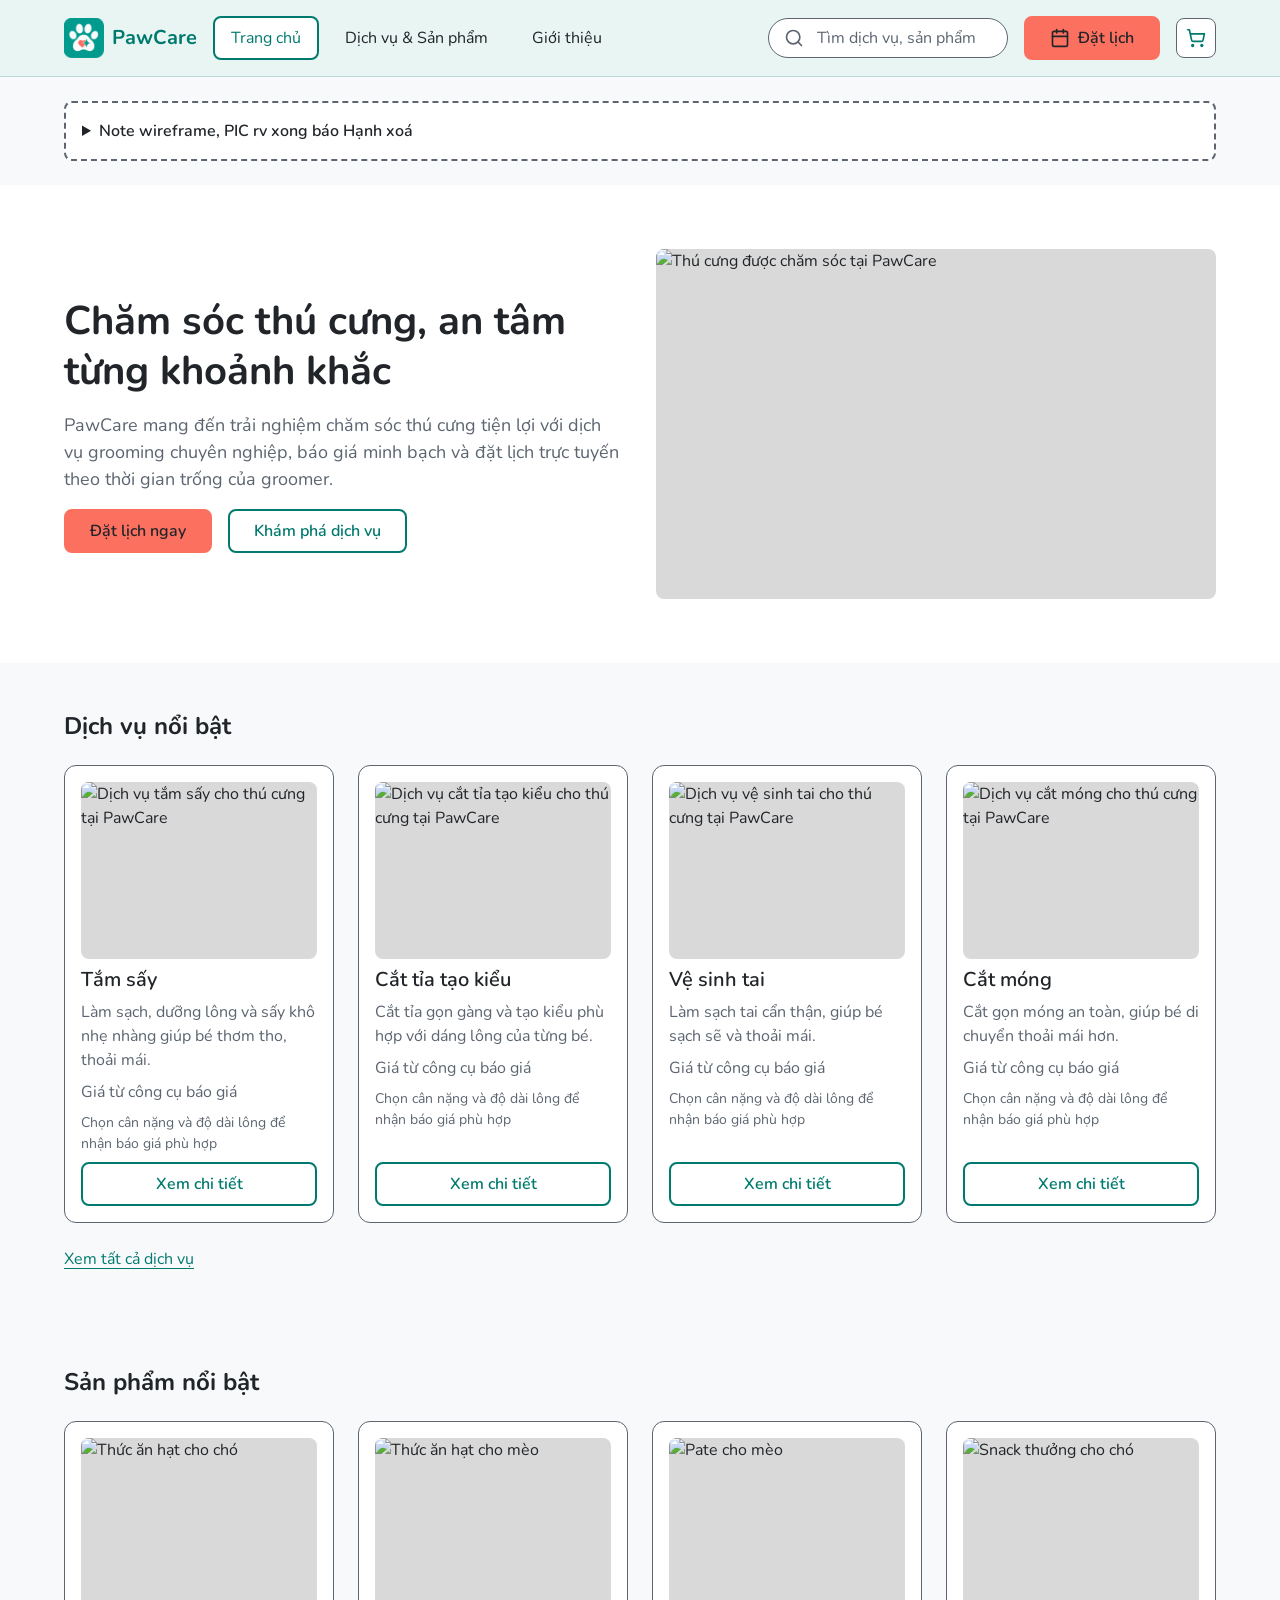
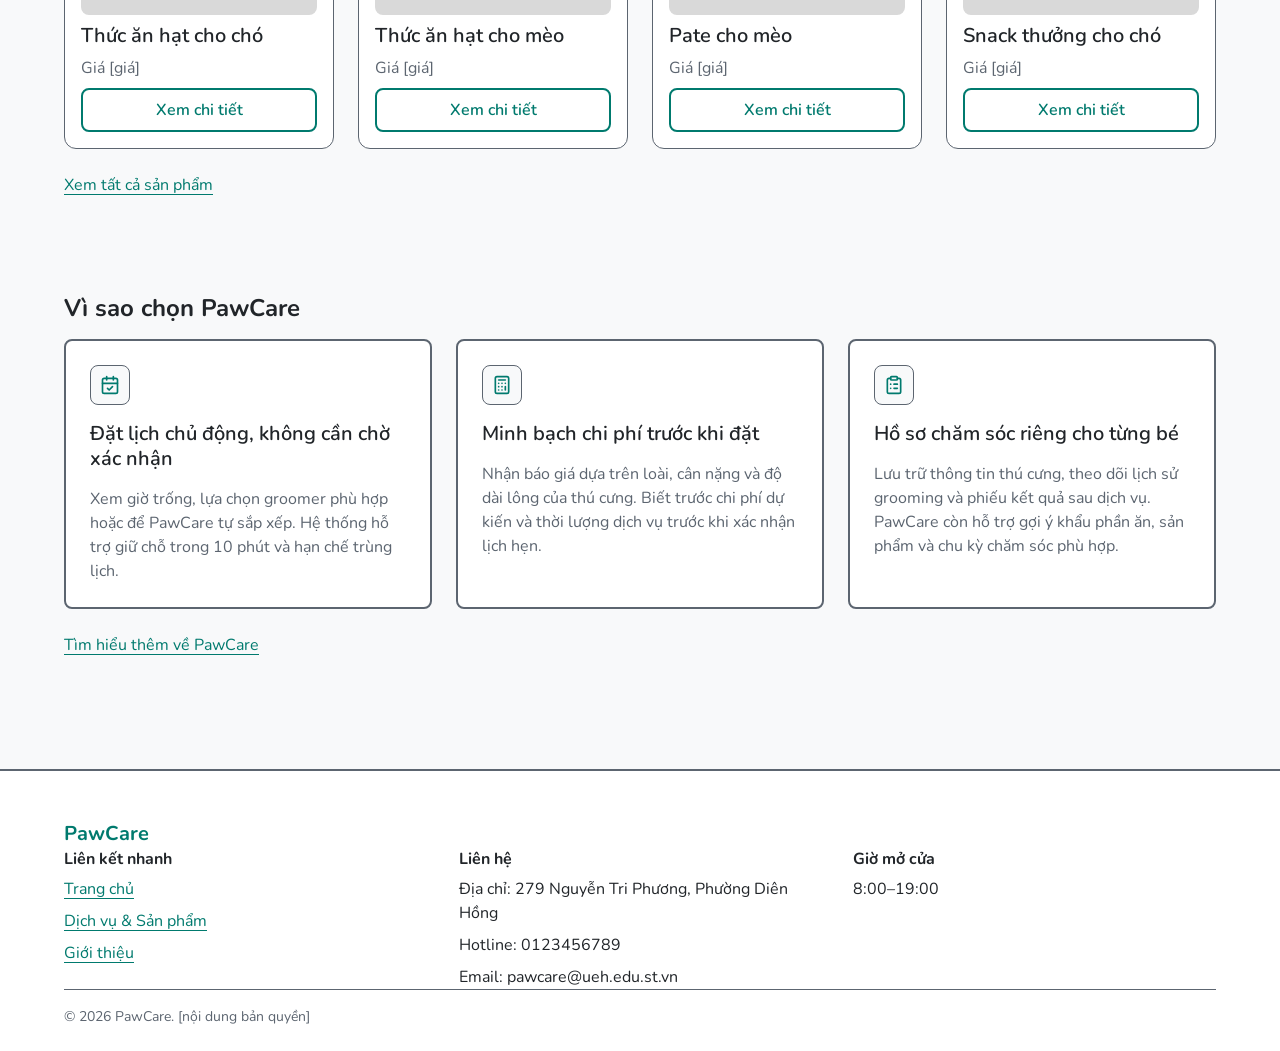
==== index.html @ 24dba5ab "Update homepage and styling" ====
<!DOCTYPE html>
<html lang="vi">
<head>
  <!-- Bảng mã tiếng Việt và hiển thị đúng trên điện thoại -->
  <meta charset="UTF-8">
  <meta name="viewport" content="width=device-width, initial-scale=1">
  <title>Trang chủ – PawCare (wireframe)</title>
  <!-- Một file CSS dùng chung cho cả 4 trang -->
  <link rel="stylesheet" href="css/style.css">
</head>
<body>

  <!-- ===== HEADER (giống hệt ở 4 trang, chỉ khác aria-current) ===== -->
  <header class="site-header">
    <div class="container header-inner">
      <!-- Logo vuông thật + chữ PawCare (alt rỗng vì đã có chữ PawCare bên cạnh) -->
      <a class="logo" href="index.html">
        <img class="logo-img" src="images/logo/logo-icon.png" alt="" width="40" height="40">
        PawCare
      </a>

      <!-- Menu chính: 3 liên kết -->
      <nav class="main-nav" aria-label="Menu chính">
        <ul class="nav-list">
          <li><a href="index.html" aria-current="page">Trang chủ</a></li>
          <li><a href="products.html">Dịch vụ &amp; Sản phẩm</a></li>
          <li><a href="about.html">Giới thiệu</a></li>
        </ul>
      </nav>

      <!-- Ô tìm kiếm: chỉ là giao diện, không có form gửi dữ liệu -->
      <div class="search" role="search">
        <label for="search-input">Tìm kiếm</label>
        <!-- Icon kính lúp (Lucide "search"), kế thừa màu từ CSS qua currentColor -->
        <svg xmlns="http://www.w3.org/2000/svg" width="20" height="20" viewBox="0 0 24 24" fill="none" stroke="currentColor" stroke-width="2" stroke-linecap="round" stroke-linejoin="round" aria-hidden="true" focusable="false">
          <circle cx="11" cy="11" r="8"></circle>
          <path d="m21 21-4.3-4.3"></path>
        </svg>
        <input id="search-input" type="search" placeholder="Tìm dịch vụ, sản phẩm">
      </div>

      <!-- Nút Đặt lịch dẫn tới trang danh sách -->
      <a class="btn btn-primary header-btn" href="products.html">
        <!-- Icon lịch (Lucide "calendar") -->
        <svg xmlns="http://www.w3.org/2000/svg" width="20" height="20" viewBox="0 0 24 24" fill="none" stroke="currentColor" stroke-width="2" stroke-linecap="round" stroke-linejoin="round" aria-hidden="true" focusable="false">
          <path d="M8 2v4"></path>
          <path d="M16 2v4"></path>
          <rect width="18" height="18" x="3" y="4" rx="2"></rect>
          <path d="M3 10h18"></path>
        </svg>
        Đặt lịch
      </a>

      <!-- Biểu tượng giỏ hàng (Lucide "shopping-cart"), chưa xử lý nghiệp vụ -->
      <div class="cart-box" role="img" aria-label="Giỏ hàng">
        <svg xmlns="http://www.w3.org/2000/svg" width="20" height="20" viewBox="0 0 24 24" fill="none" stroke="currentColor" stroke-width="2" stroke-linecap="round" stroke-linejoin="round" aria-hidden="true" focusable="false">
          <circle cx="8" cy="21" r="1"></circle>
          <circle cx="19" cy="21" r="1"></circle>
          <path d="M2.05 2.05h2l2.66 12.42a2 2 0 0 0 2 1.58h9.78a2 2 0 0 0 1.95-1.57l1.65-7.43H5.12"></path>
        </svg>
      </div>
    </div>
  </header>

  <main>
    <!-- ===== GHI CHÚ WIREFRAME (đóng sẵn, bấm để mở) ===== -->
    <div class="container">
      <details class="wireframe-note">
        <summary>Note wireframe, PIC rv xong báo Hạnh xoá</summary>
        <p><strong>Mục đích:</strong> giới thiệu nhanh PawCare và dẫn khách tới đặt lịch.</p>
        <ul>
          <li><strong>Thành phần:</strong> banner, Dịch vụ nổi bật (4 thẻ), Sản phẩm nổi bật (4 thẻ), Vì sao chọn PawCare (3 ô).</li>
          <li><strong>Máy tính (1366px):</strong> banner 2 cột (chữ trái, ảnh phải); thẻ 4 cột.</li>
          <li><strong>Máy tính bảng (768px):</strong> banner vẫn 2 cột; thẻ 2 cột; menu xuống hàng thứ hai.</li>
          <li><strong>Điện thoại (390px):</strong> banner xếp dọc (chữ trên, ảnh dưới); thẻ 1 cột; header 3 hàng.</li>
        </ul>
      </details>
    </div>

    <!-- ===== BANNER ===== -->
    <section class="hero" aria-labelledby="hero-title">
      <div class="container hero-inner">
        <div>
          <h1 class="hero-title" id="hero-title">Chăm sóc thú cưng, an tâm từng khoảnh khắc</h1>
          <p class="hero-text">PawCare mang đến trải nghiệm chăm sóc thú cưng tiện lợi với dịch vụ grooming chuyên nghiệp, báo giá minh bạch và đặt lịch trực tuyến theo thời gian trống của groomer.</p>
          <div class="hero-actions">
            <a class="btn btn-primary" href="products.html">Đặt lịch ngay</a>
            <a class="btn btn-outline" href="#services">Khám phá dịch vụ</a>
          </div>
        </div>
        <img class="hero-img" src="images/pages/banner-trangchu.jpg" alt="Thú cưng được chăm sóc tại PawCare" width="1280" height="800">
      </div>
    </section>

    <!-- ===== DỊCH VỤ NỔI BẬT ===== -->
    <section class="section" id="services" aria-labelledby="services-title">
      <div class="container">
        <div class="section-head">
          <h2 id="services-title">Dịch vụ nổi bật</h2>
        </div>

        <div class="grid grid-4">
          <article class="card">
            <img class="card-img" src="images/services/tam-say.jpg" alt="Dịch vụ tắm sấy cho thú cưng tại PawCare" width="800" height="600" loading="lazy">
            <h3 class="card-title">Tắm sấy</h3>
            <p class="card-text">Làm sạch, dưỡng lông và sấy khô nhẹ nhàng giúp bé thơm tho, thoải mái.</p>
            <p class="card-price">Giá từ công cụ báo giá</p>
            <p class="card-note">Chọn cân nặng và độ dài lông để nhận báo giá phù hợp</p>
            <a class="btn btn-outline card-action" href="product-detail.html" aria-label="Xem chi tiết Tắm sấy">Xem chi tiết</a>
          </article>

          <article class="card">
            <img class="card-img" src="images/services/cat-tia.jpg" alt="Dịch vụ cắt tỉa tạo kiểu cho thú cưng tại PawCare" width="800" height="600" loading="lazy">
            <h3 class="card-title">Cắt tỉa tạo kiểu</h3>
            <p class="card-text">Cắt tỉa gọn gàng và tạo kiểu phù hợp với dáng lông của từng bé.</p>
            <p class="card-price">Giá từ công cụ báo giá</p>
            <p class="card-note">Chọn cân nặng và độ dài lông để nhận báo giá phù hợp</p>
            <a class="btn btn-outline card-action" href="product-detail.html" aria-label="Xem chi tiết Cắt tỉa tạo kiểu">Xem chi tiết</a>
          </article>

          <article class="card">
            <img class="card-img" src="images/services/ve-sinh-tai.jpg" alt="Dịch vụ vệ sinh tai cho thú cưng tại PawCare" width="800" height="600" loading="lazy">
            <h3 class="card-title">Vệ sinh tai</h3>
            <p class="card-text">Làm sạch tai cẩn thận, giúp bé sạch sẽ và thoải mái.</p>
            <p class="card-price">Giá từ công cụ báo giá</p>
            <p class="card-note">Chọn cân nặng và độ dài lông để nhận báo giá phù hợp</p>
            <a class="btn btn-outline card-action" href="product-detail.html" aria-label="Xem chi tiết Vệ sinh tai">Xem chi tiết</a>
          </article>

          <article class="card">
            <img class="card-img" src="images/services/cat-mong.jpg" alt="Dịch vụ cắt móng cho thú cưng tại PawCare" width="800" height="600" loading="lazy">
            <h3 class="card-title">Cắt móng</h3>
            <p class="card-text">Cắt gọn móng an toàn, giúp bé di chuyển thoải mái hơn.</p>
            <p class="card-price">Giá từ công cụ báo giá</p>
            <p class="card-note">Chọn cân nặng và độ dài lông để nhận báo giá phù hợp</p>
            <a class="btn btn-outline card-action" href="product-detail.html" aria-label="Xem chi tiết Cắt móng">Xem chi tiết</a>
          </article>
        </div>

        <p class="more-link"><a href="products.html">Xem tất cả dịch vụ</a></p>
      </div>
    </section>

    <!-- ===== SẢN PHẨM NỔI BẬT ===== -->
    <section class="section" aria-labelledby="products-title">
      <div class="container">
        <div class="section-head">
          <h2 id="products-title">Sản phẩm nổi bật</h2>
        </div>

        <div class="grid grid-4">
          <article class="card">
            <img class="card-img" src="images/products/thucan-hat-cho.jpg" alt="Thức ăn hạt cho chó" width="800" height="600" loading="lazy">
            <h3 class="card-title">Thức ăn hạt cho chó</h3>
            <p class="card-price">Giá [giá]</p>
            <a class="btn btn-outline card-action" href="product-detail.html" aria-label="Xem chi tiết Thức ăn hạt cho chó">Xem chi tiết</a>
          </article>

          <article class="card">
            <img class="card-img" src="images/products/thucan-hat-meo.jpg" alt="Thức ăn hạt cho mèo" width="800" height="600" loading="lazy">
            <h3 class="card-title">Thức ăn hạt cho mèo</h3>
            <p class="card-price">Giá [giá]</p>
            <a class="btn btn-outline card-action" href="product-detail.html" aria-label="Xem chi tiết Thức ăn hạt cho mèo">Xem chi tiết</a>
          </article>

          <article class="card">
            <img class="card-img" src="images/products/pate-meo.jpg" alt="Pate cho mèo" width="800" height="600" loading="lazy">
            <h3 class="card-title">Pate cho mèo</h3>
            <p class="card-price">Giá [giá]</p>
            <a class="btn btn-outline card-action" href="product-detail.html" aria-label="Xem chi tiết Pate cho mèo">Xem chi tiết</a>
          </article>

          <article class="card">
            <img class="card-img" src="images/products/snack-cho.jpg" alt="Snack thưởng cho chó" width="800" height="600" loading="lazy">
            <h3 class="card-title">Snack thưởng cho chó</h3>
            <p class="card-price">Giá [giá]</p>
            <a class="btn btn-outline card-action" href="product-detail.html" aria-label="Xem chi tiết Snack thưởng cho chó">Xem chi tiết</a>
          </article>
        </div>

        <p class="more-link"><a href="products.html">Xem tất cả sản phẩm</a></p>
      </div>
    </section>

    <!-- ===== VÌ SAO CHỌN PAWCARE ===== -->
    <section class="section" aria-labelledby="why-title">
      <div class="container">
        <h2 id="why-title">Vì sao chọn PawCare</h2>

        <div class="grid grid-3 why-grid">
          <div class="feature-box">
            <span class="feature-icon">
              <!-- Icon Lucide "calendar-check" -->
              <svg xmlns="http://www.w3.org/2000/svg" width="20" height="20" viewBox="0 0 24 24" fill="none" stroke="currentColor" stroke-width="2" stroke-linecap="round" stroke-linejoin="round" aria-hidden="true" focusable="false">
                <path d="M8 2v4"></path>
                <path d="M16 2v4"></path>
                <rect width="18" height="18" x="3" y="4" rx="2"></rect>
                <path d="M3 10h18"></path>
                <path d="m9 16 2 2 4-4"></path>
              </svg>
            </span>
            <h3>Đặt lịch chủ động, không cần chờ xác nhận</h3>
            <p>Xem giờ trống, lựa chọn groomer phù hợp hoặc để PawCare tự sắp xếp. Hệ thống hỗ trợ giữ chỗ trong 10 phút và hạn chế trùng lịch.</p>
          </div>

          <div class="feature-box">
            <span class="feature-icon">
              <!-- Icon Lucide "calculator" -->
              <svg xmlns="http://www.w3.org/2000/svg" width="20" height="20" viewBox="0 0 24 24" fill="none" stroke="currentColor" stroke-width="2" stroke-linecap="round" stroke-linejoin="round" aria-hidden="true" focusable="false">
                <rect width="16" height="20" x="4" y="2" rx="2"></rect>
                <line x1="8" x2="16" y1="6" y2="6"></line>
                <line x1="16" x2="16" y1="14" y2="18"></line>
                <path d="M16 10h.01"></path>
                <path d="M12 10h.01"></path>
                <path d="M8 10h.01"></path>
                <path d="M12 14h.01"></path>
                <path d="M8 14h.01"></path>
                <path d="M12 18h.01"></path>
                <path d="M8 18h.01"></path>
              </svg>
            </span>
            <h3>Minh bạch chi phí trước khi đặt</h3>
            <p>Nhận báo giá dựa trên loài, cân nặng và độ dài lông của thú cưng. Biết trước chi phí dự kiến và thời lượng dịch vụ trước khi xác nhận lịch hẹn.</p>
          </div>

          <div class="feature-box">
            <span class="feature-icon">
              <!-- Icon Lucide "clipboard-list" -->
              <svg xmlns="http://www.w3.org/2000/svg" width="20" height="20" viewBox="0 0 24 24" fill="none" stroke="currentColor" stroke-width="2" stroke-linecap="round" stroke-linejoin="round" aria-hidden="true" focusable="false">
                <rect width="8" height="4" x="8" y="2" rx="1" ry="1"></rect>
                <path d="M16 4h2a2 2 0 0 1 2 2v14a2 2 0 0 1-2 2H6a2 2 0 0 1-2-2V6a2 2 0 0 1 2-2h2"></path>
                <path d="M12 11h4"></path>
                <path d="M12 16h4"></path>
                <path d="M8 11h.01"></path>
                <path d="M8 16h.01"></path>
              </svg>
            </span>
            <h3>Hồ sơ chăm sóc riêng cho từng bé</h3>
            <p>Lưu trữ thông tin thú cưng, theo dõi lịch sử grooming và phiếu kết quả sau dịch vụ. PawCare còn hỗ trợ gợi ý khẩu phần ăn, sản phẩm và chu kỳ chăm sóc phù hợp.</p>
          </div>
        </div>

        <!-- Liên kết sang trang Giới thiệu -->
        <p class="more-link"><a href="about.html">Tìm hiểu thêm về PawCare</a></p>
      </div>
    </section>

  <!-- ===== FOOTER (giống hệt ở 4 trang) ===== -->
  <footer class="site-footer">
    <div class="container">
      <p class="footer-brand">PawCare</p>

      <div class="footer-cols">
        <div>
          <h2 class="footer-title">Liên kết nhanh</h2>
          <ul class="footer-list">
            <li><a href="index.html">Trang chủ</a></li>
            <li><a href="products.html">Dịch vụ &amp; Sản phẩm</a></li>
            <li><a href="about.html">Giới thiệu</a></li>
          </ul>
        </div>

        <div>
          <h2 class="footer-title">Liên hệ</h2>
          <ul class="footer-list">
            <li>Địa chỉ: 279 Nguyễn Tri Phương, Phường Diên Hồng</li>
            <li>Hotline: 0123456789</li>
            <li>Email: pawcare@ueh.edu.st.vn</li>
          </ul>
        </div>

        <div>
          <h2 class="footer-title">Giờ mở cửa</h2>
          <p>8:00–19:00</p>
        </div>
      </div>

      <p class="copyright">© 2026 PawCare. [nội dung bản quyền]</p>
    </div>
  </footer>

</body>
</html>
---- css/style.css ----
/* =========================================================
   PawCare – WIREFRAME (độ chi tiết thấp)
   File CSS dùng chung cho cả 4 trang.
   Thứ tự đọc file:
     1. Biến CSS          6. Khung ảnh giả
     2. Nền tảng          7. Lưới và thẻ (card)
     3. Khung chứa        8. Riêng từng trang
     4. Header            9. Footer
     5. Nút và liên kết  10. Responsive (768px, 390px)
   Cách viết: "desktop trước" – kiểu mặc định dành cho 1366px,
   media query bên dưới ghi đè cho máy tính bảng và điện thoại.
   ========================================================= */

@import url("https://fonts.googleapis.com/css2?family=Nunito:wght@400;600;700&display=swap");
/* ---------- 1. BIẾN CSS ----------
   Muốn đổi bảng màu thật sau này: chỉ sửa giá trị ở đây. */
:root {
 /* Màu – theo docs/ui-design.md, mục 1 */
  --color-bg: #F8F9FA;             /* nền web */
  --color-card: #FFFFFF;           /* nền card, header, ô nhập */
  --color-surface: var(--color-card); /* nền khối phụ (docs chưa quy định riêng → dùng màu card) */
  --color-text: #212529;           /* chữ chính */
  --color-muted: #5C6570;          /* chữ phụ */
  --color-primary: #007A6E;        /* màu chính: liên kết, viền nút phụ */
  --color-primary-hover: #00665C;  /* hover, focus */
  --color-on-primary: #FFFFFF;     /* chữ đặt trên nền màu chính/hover */
  --color-accent: #FC7060;         /* nền nút chính */
  --color-logo: #00A090;           /* màu logo – chỉ dùng trang trí */
  --color-border: var(--color-muted); /* docs chưa quy định màu viền → dùng màu chữ phụ (≥ 3:1) */
  --color-placeholder: #D9D9D9;    /* TẠM: nền khung ảnh giả, xóa khi có ảnh thật */
  /* Màu bổ sung cho Header (docs chưa quy định → cần cập nhật docs) */
  --color-header-bg: #E8F5F3;      /* nền Header: teal nhạt (phương án B). A: var(--color-card), C: #FFF3F0 */
  --color-accent-hover: #EF6551;   /* hover nút Đặt lịch: cam đậm hơn một chút (chữ #212529 ≈ 4,9:1) */
  --color-focus-ring: #BFDEDB;     /* vầng sáng teal quanh ô tìm kiếm khi focus */
  --color-header-line: #B8DCD7;    /* đường kẻ dưới Header: teal nhạt, chỉ trang trí */
  --radius-pill: 999px;            /* bo tròn hoàn toàn cho ô tìm kiếm */
  /* Khoảng cách – luôn là bội của 8px */
  --space-1: 8px;
  --space-2: 16px;
  --space-3: 24px;
  --space-4: 32px;
  --space-6: 48px;
  --space-8: 64px;

  /* Chữ, bo góc, viền */
  --font-base: "Nunito", system-ui, sans-serif;
  --radius: 8px;                   /* nút, ô nhập */
  --radius-card: 12px;             /* card */
  --border-width: 2px;

  /* Chiều rộng tối đa của nội dung */
  --container-width: 1200px;
}


/* ---------- 2. NỀN TẢNG ---------- */

/* Tính width/height gồm cả padding và viền → dễ canh, tránh tràn ngang */
*,
*::before,
*::after {
  box-sizing: border-box;
}

html {
  -webkit-text-size-adjust: 100%;
}

body {
  margin: 0;
  font-family: var(--font-base);
  font-size: 1rem;              /* 16px */
  font-weight: 400;
  line-height: 1.5;
  color: var(--color-text);
  background-color: var(--color-bg);
}

img {
  max-width: 100%;
  height: auto;
}

button,
input {
  font: inherit;
}

h1,
h2,
h3 {
  margin: 0 0 var(--space-2);
  line-height: 1.25;
  color: var(--color-text);
}

h1 { font-size: 2rem;    font-weight: 700; }  /* 32px */
h2 { font-size: 1.5rem;  font-weight: 700; }  /* 24px */
h3 { font-size: 1.25rem; font-weight: 600; }  /* 20px */

p {
  margin: 0 0 var(--space-2);
}

/* Liên kết chữ: màu chính (≈4,9:1 trên nền web), hover đổi màu + gạch dày hơn */
a {
  color: var(--color-primary);
  text-decoration-thickness: 1px;
  text-underline-offset: 4px;
}

a:hover {
  color: var(--color-primary-hover);
  text-decoration-thickness: 3px;
}

/* Focus bàn phím: dùng màu hover đậm (≈7:1) thay vì màu nhấn cam (chỉ ≈2,6:1) */
a:focus-visible,
button:focus-visible,
input:focus-visible,
summary:focus-visible {
  outline: 3px solid var(--color-primary-hover);
  outline-offset: 2px;
}


/* ---------- 3. KHUNG CHỨA ---------- */

/* Giữ nội dung ở giữa, không rộng quá 1200px */
.container {
  width: 100%;
  max-width: var(--container-width);
  margin: 0 auto;
  padding: 0 var(--space-3);
}

/* Mỗi khu nội dung lớn cách nhau đều */
.section {
  padding: var(--space-6) 0;
}

/* Dòng tiêu đề khu + liên kết "Xem tất cả" nằm cùng hàng (Flexbox) */
.section-head {
  display: flex;
  flex-wrap: wrap;               /* hẹp quá thì liên kết xuống dòng */
  justify-content: space-between;
  align-items: baseline;
  gap: var(--space-2);
  margin-bottom: var(--space-3);
}

.section-head h2 {
  margin: 0;
}

/* Khối "Ghi chú wireframe" (thẻ details, đóng sẵn) */
.wireframe-note {
  margin: var(--space-3) 0;
  padding: var(--space-2);
  background-color: var(--color-surface);
  border: var(--border-width) dashed var(--color-border);
  border-radius: var(--radius);
}

.wireframe-note summary {
  font-weight: 600;
  cursor: pointer;
}

.wireframe-note p,
.wireframe-note ul {
  margin: var(--space-1) 0 0;
}

.wireframe-note ul {
  padding-left: var(--space-3);
}


/* ---------- 4. HEADER ---------- */

.site-header {
  background-color: var(--color-header-bg);
  /* Đường kẻ mảnh 1px, chỉ trang trí */
  border-bottom: 1px solid var(--color-header-line);
}

/* Flexbox: xếp logo – menu – tìm kiếm – nút – giỏ hàng trên một hàng */
.header-inner {
  display: flex;
  flex-wrap: wrap;               /* cho phép xuống hàng ở màn hình nhỏ */
  align-items: center;
  gap: var(--space-2);
  padding-top: var(--space-2);
  padding-bottom: var(--space-2);
}

.logo {
  display: flex;
  align-items: center;
  gap: var(--space-1);
  font-size: 20px;
  font-weight: 700;
  color: var(--color-primary);
  text-decoration: none;
}

.logo:hover {
  color: var(--color-primary-hover);
}

.logo-img {
  display: block;
  width: 40px;
  height: 40px;
  object-fit: contain;
}

/* Menu chiếm phần trống còn lại, đẩy ô tìm kiếm sang phải */
.main-nav {
  flex: 1;
}

.nav-list {
  display: flex;
  flex-wrap: wrap;
  gap: var(--space-1);
  margin: 0;
  padding: 0;
  list-style: none;
}

/* Viền trong suốt có sẵn → hover chỉ đổi màu, không đổi kích thước */
.nav-list a {
  display: block;
  padding: var(--space-1) var(--space-2);
  color: var(--color-text);
  text-decoration: none;
  border: var(--border-width) solid transparent;
  border-radius: var(--radius);
  transition: color 0.2s ease, background-color 0.2s ease, border-color 0.2s ease;
}

.nav-list a:hover {
  color: var(--color-primary-hover);
  background-color: var(--color-card);
  border-color: var(--color-primary-hover);
}

/* Trang hiện tại: bắt cả aria-current="page" và "true". Đặt SAU :hover */
.nav-list a[aria-current] {
  color: var(--color-primary);
  background-color: var(--color-card);
  border-color: var(--color-primary);
}

/* Ô tìm kiếm – chỉ là giao diện.
   .search là khung định vị: icon kính lúp nằm tuyệt đối bên trái ô nhập. */
.search {
  position: relative;
  display: flex;
  align-items: center;
}

/* Nhãn chỉ dành cho trình đọc màn hình (icon + placeholder đã đủ nghĩa với mắt thường) */
.search label {
  position: absolute;
  width: 1px;
  height: 1px;
  margin: -1px;
  padding: 0;
  overflow: hidden;
  clip: rect(0, 0, 0, 0);
  white-space: nowrap;
  border: 0;
}

.search svg {
  position: absolute;
  top: 50%;
  left: var(--space-2);
  width: 20px;
  height: 20px;
  color: var(--color-muted);
  transform: translateY(-50%);
  pointer-events: none;          /* bấm vào icon vẫn rơi vào ô nhập */
  transition: color 0.2s ease;
}

.search input {
  width: 240px;
  min-height: 40px;
  padding: 0 var(--space-2) 0 var(--space-6);  /* chừa chỗ cho icon bên trái */
  font: inherit;
  color: var(--color-text);
  background-color: var(--color-card);
  border: 1px solid var(--color-border);
  border-radius: var(--radius-pill);
  -webkit-appearance: none;      /* Safari: cho phép bo tròn ô type="search" */
  appearance: none;
  transition: border-color 0.2s ease, box-shadow 0.2s ease;
}

.search input::placeholder {
  color: var(--color-muted);
  opacity: 1;
}

.search input:hover {
  border-color: var(--color-primary);
}

/* Focus: viền đậm thêm 1px + vầng sáng teal. Không đổi kích thước ô.
   outline trong suốt vẫn hiện ở chế độ High Contrast của Windows. */
.search input:focus-visible {
  border-color: var(--color-primary-hover);
  outline: 2px solid transparent;
  outline-offset: 2px;
  box-shadow: 0 0 0 1px var(--color-primary-hover),
              0 0 0 4px var(--color-focus-ring);
}

.search:focus-within svg {
  color: var(--color-primary-hover);
}

/* Nút Đặt lịch: icon lịch + chữ, canh giữa theo chiều dọc */
.header-btn {
  gap: var(--space-1);
}

.header-btn svg {
  flex-shrink: 0;
  width: 20px;
  height: 20px;
}

/* Biểu tượng giỏ hàng (chưa có nghiệp vụ) */
.cart-box {
  display: flex;
  align-items: center;
  justify-content: center;
  width: 40px;
  height: 40px;
  color: var(--color-primary);
  background-color: var(--color-card);
  border: 1px solid var(--color-border);
  border-radius: var(--radius);
}

.cart-box svg {
  width: 20px;
  height: 20px;
}
/* Người dùng bật "giảm chuyển động" → tắt hiệu ứng chuyển màu */
@media (prefers-reduced-motion: reduce) {
  .btn,
  .nav-list a,
  .search svg,
  .search input {
    transition: none;
  }
}


/* ---------- 5. NÚT ---------- */

.btn {
  display: inline-flex;
  align-items: center;
  justify-content: center;
  min-height: 40px;
  padding: var(--space-1) var(--space-3);
  font: inherit;
  font-weight: 600;
  text-align: center;
  text-decoration: none;
  border: var(--border-width) solid var(--color-primary);
  border-radius: var(--radius);
  cursor: pointer;  
  transition: color 0.2s ease, background-color 0.2s ease, border-color 0.2s ease;
}

/* Nút chính: nền nhấn cam, chữ tối (≈5,7:1). Hover: nền #00665C, chữ trắng */
.btn-primary {
  color: var(--color-text);
  background-color: var(--color-accent);
  border-color: var(--color-accent);
}

.btn-primary:hover {
  color: var(--color-on-primary);
  background-color: var(--color-primary-hover);
  border-color: var(--color-primary-hover);
}

/* Nút phụ: nền trắng, viền + chữ màu chính. Hover: nền #00665C, chữ trắng */
.btn-outline {
  color: var(--color-primary);
  background-color: var(--color-card);
  border-color: var(--color-primary);
}

.btn-outline:hover {
  color: var(--color-on-primary);
  background-color: var(--color-primary-hover);
  border-color: var(--color-primary-hover);
}

/* Docs: nút phụ khi focus có vòng viền 2px */
.btn-outline:focus-visible {
  outline-width: var(--border-width);
}

/* Nút to, dễ bấm (trang chi tiết) */
.btn-large {
  width: 100%;
  max-width: 320px;
  min-height: 56px;
  padding: var(--space-2) var(--space-4);
  font-size: 18px;
}


/* ---------- 6. KHUNG ẢNH GIẢ ---------- */

/* Khung xám có nhãn, thay cho ảnh thật */
.img-box {
  display: flex;
  align-items: center;
  justify-content: center;
  width: 100%;
  aspect-ratio: 4 / 3;          /* giữ tỉ lệ khung dù rộng hẹp thế nào */
  padding: var(--space-1);
  font-size: 14px;
  text-align: center;
  color: var(--color-text);
  background-color: var(--color-placeholder);
  border: var(--border-width) dashed var(--color-border);
  border-radius: var(--radius);
}

.img-box-wide {
  aspect-ratio: 16 / 10;        /* banner, ảnh chính */
}

.img-box-square {
  aspect-ratio: 1 / 1;          /* ảnh nhỏ (thumbnail) */
}


/* ---------- 7. LƯỚI VÀ THẺ ---------- */

/* CSS Grid cho danh sách thẻ.
   minmax(0, 1fr): cột co lại được, chữ dài không làm tràn ngang. */
.grid {
  display: grid;
  gap: var(--space-3);
}

.grid-4 {
  grid-template-columns: repeat(4, minmax(0, 1fr));
  grid-auto-rows: 1fr;          /* mọi hàng cao bằng hàng cao nhất → thẻ cao đều */
}

.grid-3 {
  grid-template-columns: repeat(3, minmax(0, 1fr));
}

/* Thẻ dịch vụ / sản phẩm: nền trắng, bo góc 12px */
.card {
  display: flex;
  flex-direction: column;
  gap: var(--space-1);
  padding: var(--space-2);
  background-color: var(--color-card);
  border: 1px solid var(--color-border);
  border-radius: var(--radius-card);
}

.card-title {
  margin: 0;
  overflow-wrap: anywhere;      /* tên dài thì xuống dòng, không tràn */
}

.card-price {
  margin: 0;
  color: var(--color-muted);
}

/* margin-top: auto đẩy nút xuống đáy thẻ → các nút thẳng hàng */
.card-action {
  margin-top: auto;
}

/* Ô "Vì sao chọn PawCare", ô "Giá trị" */
.feature-box {
  padding: var(--space-3);
  background-color: var(--color-surface);
  border: var(--border-width) solid var(--color-border);
  border-radius: var(--radius);
}

.feature-box p {
  margin: 0;
  color: var(--color-muted);
}


/* ---------- 8. RIÊNG TỪNG TRANG ---------- */

/* 8.1 Trang chủ – Banner: Grid 2 cột (chữ trái, ảnh phải) */
.hero {
  padding: var(--space-8) 0;
  background-color: var(--color-surface);
}

.hero-inner {
  display: grid;
  grid-template-columns: 1fr 1fr;
  align-items: center;
  gap: var(--space-4);
}

.hero-title {
  font-size: 40px;
}

.hero-text {
  font-size: 18px;
  color: var(--color-muted);
}

.more-link {
  margin: var(--space-3) 0 0;
}
/* Banner: nhóm 2 nút CTA */
.hero-actions {
  display: flex;
  flex-wrap: wrap;
  gap: var(--space-2);
}

/* Ảnh thật của banner và thẻ: giữ tỉ lệ, không méo.
   Nền xám tạm giữ khung khi file ảnh chưa có (xóa cùng --color-placeholder sau này) */
.hero-img,
.card-img {
  display: block;
  width: 100%;
  object-fit: cover;
  background-color: var(--color-placeholder);
  border-radius: var(--radius);
}

.hero-img {
  aspect-ratio: 16 / 10;
}

.card-img {
  aspect-ratio: 4 / 3;
}

/* Thẻ trang chủ: mô tả ngắn và dòng hướng dẫn giá */
.card-text {
  margin: 0;
  color: var(--color-muted);
}

.card-note {
  margin: 0;
  font-size: 14px;
  color: var(--color-muted);
}

/* "Vì sao chọn PawCare": khung icon nhỏ */
.feature-icon {
  display: flex;
  align-items: center;
  justify-content: center;
  width: 40px;
  height: 40px;
  margin-bottom: var(--space-2);
  color: var(--color-primary);
  background-color: var(--color-bg);
  border: 1px solid var(--color-border);
  border-radius: var(--radius);
}

/* 8.2 Danh sách – tiêu đề trang */
.page-head {
  padding-top: var(--space-2);
}

.page-desc {
  color: var(--color-muted);
}

/* 8.3 Chi tiết – Grid 2 cột: ảnh trái, thông tin phải */
.back-link {
  display: inline-block;
  margin-bottom: var(--space-3);
}

.detail {
  display: grid;
  grid-template-columns: 1fr 1fr;
  align-items: start;
  gap: var(--space-6);
}

.gallery {
  display: flex;
  flex-direction: column;
  gap: var(--space-2);
}

.thumbs {
  display: grid;
  grid-template-columns: repeat(3, minmax(0, 1fr));
  gap: var(--space-2);
}

.detail-info {
  display: flex;
  flex-direction: column;
  gap: var(--space-4);
}

.detail-info h2 {
  margin-bottom: var(--space-1);
}

.detail-price {
  font-size: 24px;
  font-weight: 700;
}

/* Danh sách thuộc tính / liên hệ: Grid 2 cột (nhãn – giá trị) */
.attr-list {
  display: grid;
  grid-template-columns: max-content 1fr;
  gap: var(--space-1) var(--space-3);
  margin: 0;
}

.attr-list dt {
  font-weight: 600;
}

.attr-list dd {
  margin: 0;
}

/* Bảng giá: nếu quá hẹp thì cuộn trong khung, trang không tràn ngang */
.table-wrap {
  overflow-x: auto;
}

.price-table {
  width: 100%;
  border-collapse: collapse;
}

.price-table caption {
  padding-bottom: var(--space-1);
  text-align: left;
  color: var(--color-muted);
}

.price-table th,
.price-table td {
  padding: var(--space-1) var(--space-2);
  text-align: left;
  border: 1px solid var(--color-border);
}

.price-table thead th {
  background-color: var(--color-surface);
}

/* 8.4 Giới thiệu – Grid 2 cột: chữ trái, ảnh phải */
.about-intro {
  display: grid;
  grid-template-columns: 3fr 2fr;
  align-items: start;
  gap: var(--space-4);
}

.about-text {
  display: flex;
  flex-direction: column;
  gap: var(--space-3);
}

.about-text p {
  margin: 0;
}

/* Khối kêu gọi "Đặt lịch" */
.cta-box {
  display: flex;
  flex-wrap: wrap;
  justify-content: space-between;
  align-items: center;
  gap: var(--space-2);
  padding: var(--space-4);
  background-color: var(--color-surface);
  border: var(--border-width) solid var(--color-border);
  border-radius: var(--radius);
}

.cta-title {
  margin: 0;
  font-size: 20px;
}


/* ---------- 9. FOOTER ---------- */

.site-footer {
  margin-top: var(--space-8);
  padding: var(--space-6) 0 var(--space-3);
  background-color: var(--color-surface);
  border-top: var(--border-width) solid var(--color-border);
}

.footer-brand {
  margin-bottom: var(--space-3);
  font-size: 20px;
  font-weight: 700;
  color: var(--color-primary);
}

/* Grid 3 cột: Liên kết nhanh – Liên hệ – Giờ mở cửa */
.footer-cols {
  display: grid;
  grid-template-columns: repeat(3, minmax(0, 1fr));
  gap: var(--space-4);
}

.footer-title {
  margin-bottom: var(--space-1);
  font-size: 16px;
  font-weight: 700;
}

.footer-list {
  display: flex;
  flex-direction: column;
  gap: var(--space-1);
  margin: 0;
  padding: 0;
  list-style: none;
}

.site-footer p {
  margin: 0;
}

.copyright {
  margin-top: var(--space-4);
  padding-top: var(--space-2);
  font-size: 14px;
  color: var(--color-muted);
  border-top: 1px solid var(--color-border);
}


/* ---------- 10. RESPONSIVE ---------- */

/* 10.1 MÁY TÍNH BẢNG (mốc kiểm tra: 768px) */
@media (max-width: 1023px) {
  /* Menu xuống hàng thứ hai, chiếm hết chiều ngang */
  .main-nav {
    order: 5;
    flex-basis: 100%;
  }

  /* Ô tìm kiếm, nút, giỏ hàng dồn sang phải ở hàng một */
  .search {
    margin-left: auto;
  }

  /* 4 cột → 2 cột */
  .grid-4 {
    grid-template-columns: repeat(2, minmax(0, 1fr));
  }

  .hero-title {
    font-size: 32px;
  }

  .detail {
    gap: var(--space-4);
  }

  .about-intro {
    grid-template-columns: 1fr 1fr;
  }
    /* 3 ô "Vì sao chọn PawCare" xếp 1 cột cho đủ rộng để đọc */
  .why-grid {
    grid-template-columns: 1fr;
  }
}

/* 10.2 ĐIỆN THOẠI (mốc kiểm tra: 390px) */
@media (max-width: 599px) {
  .container {
    padding: 0 var(--space-2);
  }

  /* Header 3 hàng: [logo ... Đặt lịch, giỏ] / [tìm kiếm] / [menu] */
  .header-btn {
    margin-left: auto;
  }

  .search {
    order: 4;
    flex-basis: 100%;
    margin-left: 0;
  }

  .search input {
    flex: 1;
    width: auto;
    min-width: 0;               /* cho phép ô nhập co lại, tránh tràn */
  }

  /* Mọi lưới thẻ → 1 cột */
  .grid-4,
  .grid-3 {
    grid-template-columns: 1fr;
  }

  .grid-4 {
    grid-auto-rows: auto;       /* 1 cột thì không cần ép cao đều */
  }

  /* Banner xếp dọc: chữ trên, ảnh dưới */
  .hero {
    padding: var(--space-6) 0;
  }

  .hero-inner {
    grid-template-columns: 1fr;
  }

  .hero-title {
    font-size: 28px;
  }

  /* Chi tiết: ảnh trên, thông tin dưới */
  .detail {
    grid-template-columns: 1fr;
  }

  .btn-large {
    max-width: none;
  }

  .about-intro {
    grid-template-columns: 1fr;
  }

  .cta-box {
    flex-direction: column;
    align-items: flex-start;
    padding: var(--space-3);
  }

  .footer-cols {
    grid-template-columns: 1fr;
  }
    /* Hai nút banner xếp dọc, rộng hết màn hình */
  .hero-actions .btn {
    flex: 1 1 100%;
  }
}
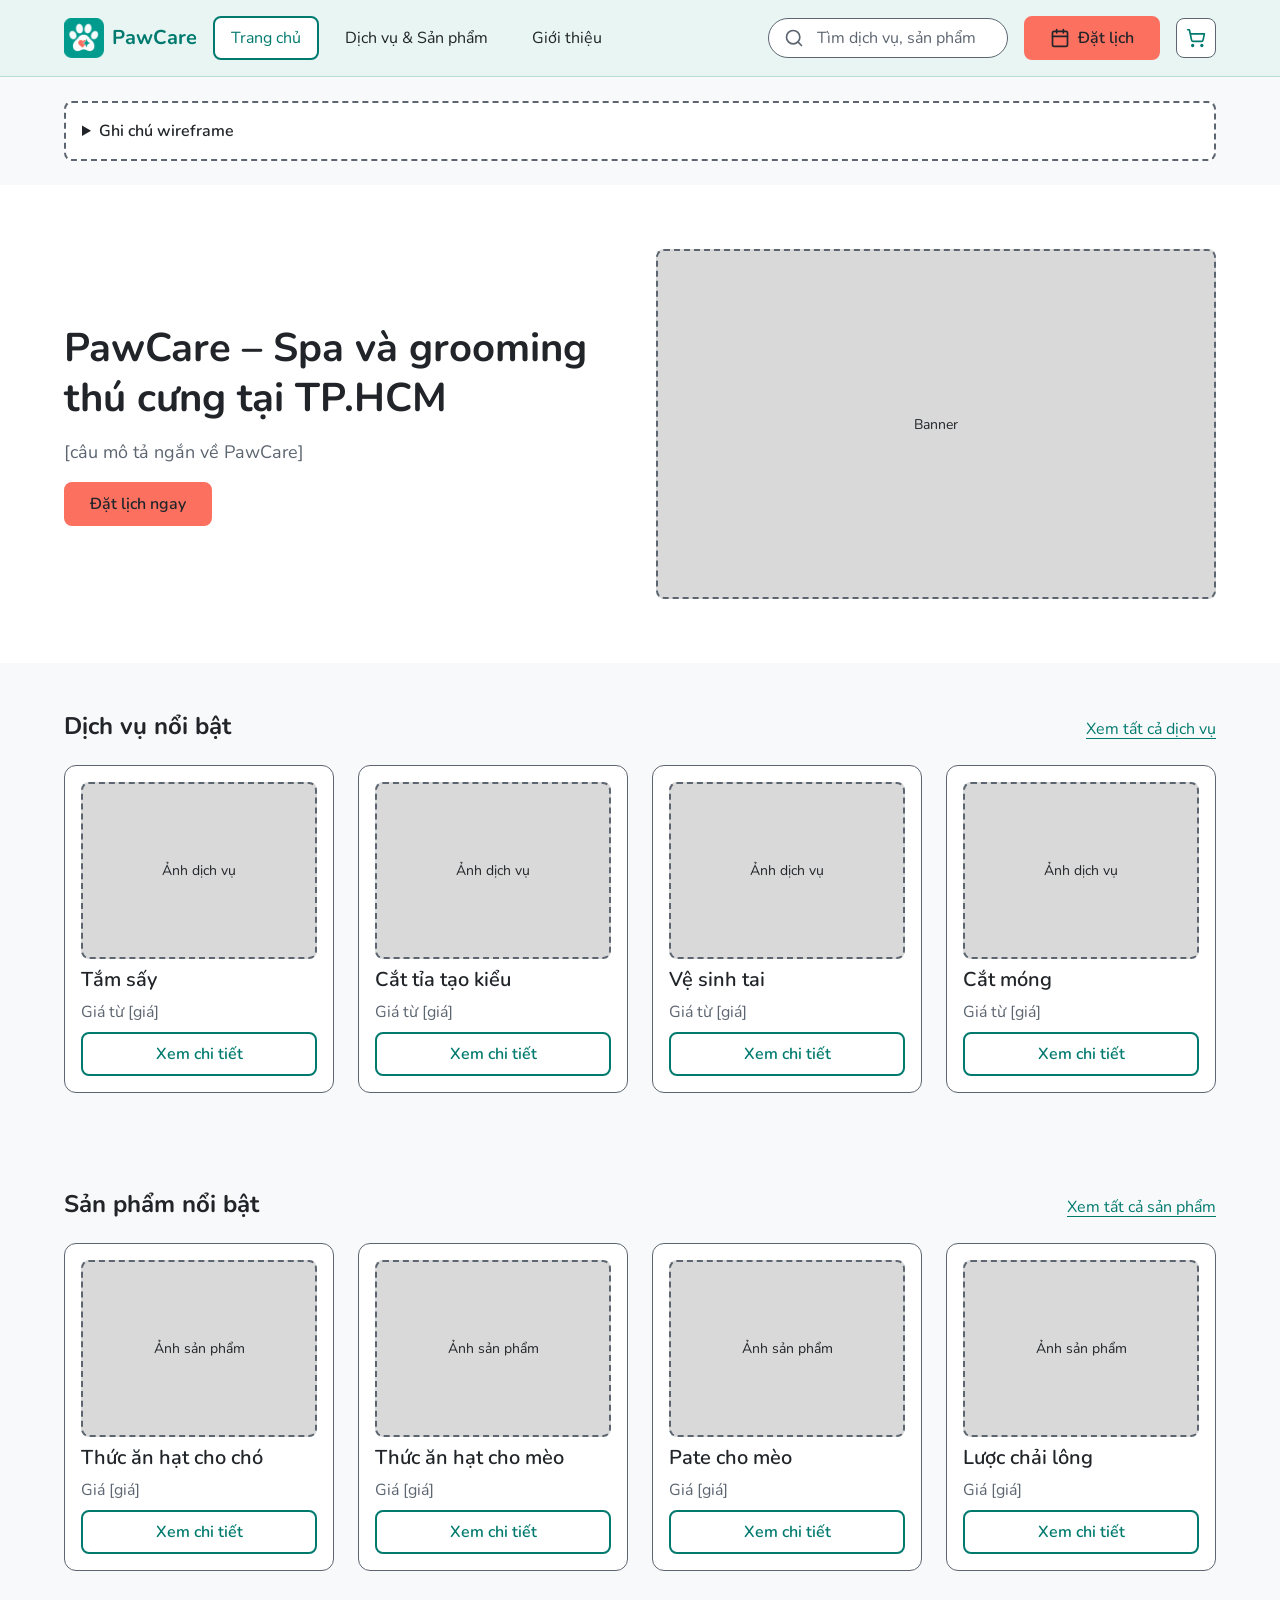
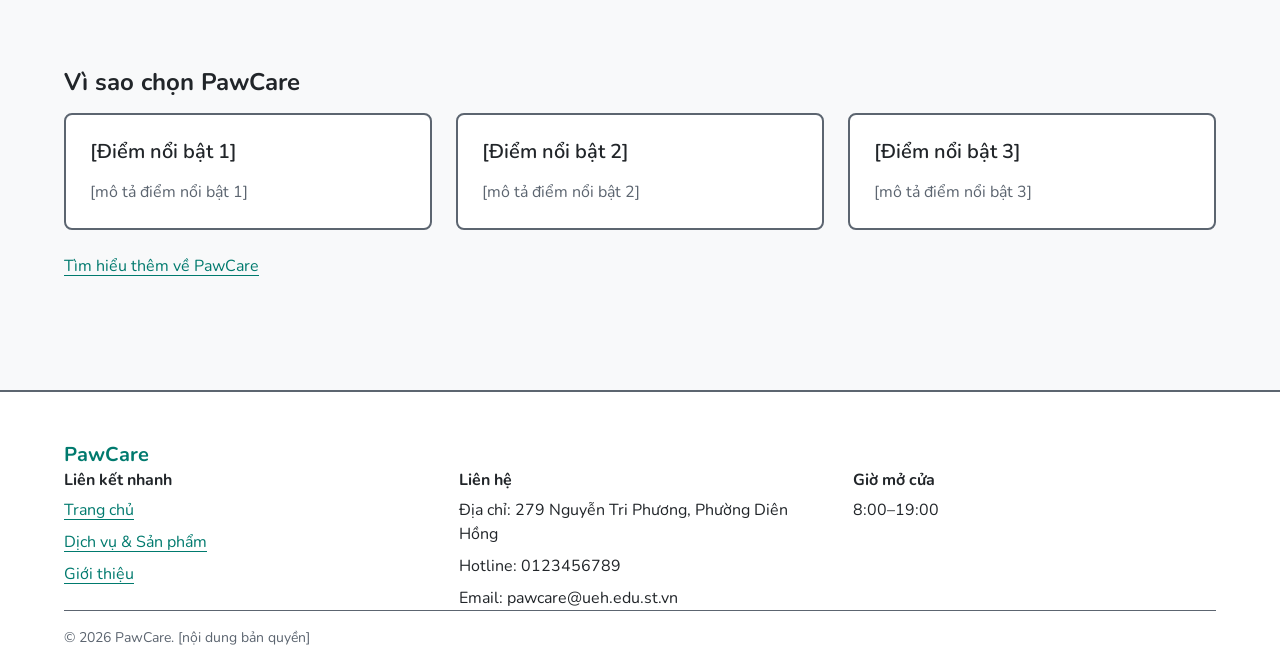
==== commit 498605a3: "fix: giải quyết xung đột bat-an.jpg" ====
--- a/index.html
+++ b/index.html
@@ -66,7 +66,7 @@
     <!-- ===== GHI CHÚ WIREFRAME (đóng sẵn, bấm để mở) ===== -->
     <div class="container">
       <details class="wireframe-note">
-        <summary>Note wireframe, PIC rv xong báo Hạnh xoá</summary>
+        <summary>Ghi chú wireframe</summary>
         <p><strong>Mục đích:</strong> giới thiệu nhanh PawCare và dẫn khách tới đặt lịch.</p>
         <ul>
           <li><strong>Thành phần:</strong> banner, Dịch vụ nổi bật (4 thẻ), Sản phẩm nổi bật (4 thẻ), Vì sao chọn PawCare (3 ô).</li>
@@ -81,63 +81,51 @@
     <section class="hero" aria-labelledby="hero-title">
       <div class="container hero-inner">
         <div>
-          <h1 class="hero-title" id="hero-title">Chăm sóc thú cưng, an tâm từng khoảnh khắc</h1>
-          <p class="hero-text">PawCare mang đến trải nghiệm chăm sóc thú cưng tiện lợi với dịch vụ grooming chuyên nghiệp, báo giá minh bạch và đặt lịch trực tuyến theo thời gian trống của groomer.</p>
-          <div class="hero-actions">
-            <a class="btn btn-primary" href="products.html">Đặt lịch ngay</a>
-            <a class="btn btn-outline" href="#services">Khám phá dịch vụ</a>
-          </div>
-        </div>
-        <img class="hero-img" src="images/pages/banner-trangchu.jpg" alt="Thú cưng được chăm sóc tại PawCare" width="1280" height="800">
+          <h1 class="hero-title" id="hero-title">PawCare – Spa và grooming thú cưng tại TP.HCM</h1>
+          <p class="hero-text">[câu mô tả ngắn về PawCare]</p>
+          <a class="btn btn-primary" href="products.html">Đặt lịch ngay</a>
+        </div>
+        <div class="img-box img-box-wide" role="img" aria-label="Banner">Banner</div>
       </div>
     </section>
 
     <!-- ===== DỊCH VỤ NỔI BẬT ===== -->
-    <section class="section" id="services" aria-labelledby="services-title">
+    <section class="section" aria-labelledby="services-title">
       <div class="container">
         <div class="section-head">
           <h2 id="services-title">Dịch vụ nổi bật</h2>
+          <a href="products.html">Xem tất cả dịch vụ</a>
         </div>
 
         <div class="grid grid-4">
           <article class="card">
-            <img class="card-img" src="images/services/tam-say.jpg" alt="Dịch vụ tắm sấy cho thú cưng tại PawCare" width="800" height="600" loading="lazy">
+            <div class="img-box" role="img" aria-label="Ảnh dịch vụ Tắm sấy">Ảnh dịch vụ</div>
             <h3 class="card-title">Tắm sấy</h3>
-            <p class="card-text">Làm sạch, dưỡng lông và sấy khô nhẹ nhàng giúp bé thơm tho, thoải mái.</p>
-            <p class="card-price">Giá từ công cụ báo giá</p>
-            <p class="card-note">Chọn cân nặng và độ dài lông để nhận báo giá phù hợp</p>
+            <p class="card-price">Giá từ [giá]</p>
             <a class="btn btn-outline card-action" href="product-detail.html" aria-label="Xem chi tiết Tắm sấy">Xem chi tiết</a>
           </article>
 
           <article class="card">
-            <img class="card-img" src="images/services/cat-tia.jpg" alt="Dịch vụ cắt tỉa tạo kiểu cho thú cưng tại PawCare" width="800" height="600" loading="lazy">
+            <div class="img-box" role="img" aria-label="Ảnh dịch vụ Cắt tỉa tạo kiểu">Ảnh dịch vụ</div>
             <h3 class="card-title">Cắt tỉa tạo kiểu</h3>
-            <p class="card-text">Cắt tỉa gọn gàng và tạo kiểu phù hợp với dáng lông của từng bé.</p>
-            <p class="card-price">Giá từ công cụ báo giá</p>
-            <p class="card-note">Chọn cân nặng và độ dài lông để nhận báo giá phù hợp</p>
+            <p class="card-price">Giá từ [giá]</p>
             <a class="btn btn-outline card-action" href="product-detail.html" aria-label="Xem chi tiết Cắt tỉa tạo kiểu">Xem chi tiết</a>
           </article>
 
           <article class="card">
-            <img class="card-img" src="images/services/ve-sinh-tai.jpg" alt="Dịch vụ vệ sinh tai cho thú cưng tại PawCare" width="800" height="600" loading="lazy">
+            <div class="img-box" role="img" aria-label="Ảnh dịch vụ Vệ sinh tai">Ảnh dịch vụ</div>
             <h3 class="card-title">Vệ sinh tai</h3>
-            <p class="card-text">Làm sạch tai cẩn thận, giúp bé sạch sẽ và thoải mái.</p>
-            <p class="card-price">Giá từ công cụ báo giá</p>
-            <p class="card-note">Chọn cân nặng và độ dài lông để nhận báo giá phù hợp</p>
+            <p class="card-price">Giá từ [giá]</p>
             <a class="btn btn-outline card-action" href="product-detail.html" aria-label="Xem chi tiết Vệ sinh tai">Xem chi tiết</a>
           </article>
 
           <article class="card">
-            <img class="card-img" src="images/services/cat-mong.jpg" alt="Dịch vụ cắt móng cho thú cưng tại PawCare" width="800" height="600" loading="lazy">
+            <div class="img-box" role="img" aria-label="Ảnh dịch vụ Cắt móng">Ảnh dịch vụ</div>
             <h3 class="card-title">Cắt móng</h3>
-            <p class="card-text">Cắt gọn móng an toàn, giúp bé di chuyển thoải mái hơn.</p>
-            <p class="card-price">Giá từ công cụ báo giá</p>
-            <p class="card-note">Chọn cân nặng và độ dài lông để nhận báo giá phù hợp</p>
+            <p class="card-price">Giá từ [giá]</p>
             <a class="btn btn-outline card-action" href="product-detail.html" aria-label="Xem chi tiết Cắt móng">Xem chi tiết</a>
           </article>
         </div>
-
-        <p class="more-link"><a href="products.html">Xem tất cả dịch vụ</a></p>
       </div>
     </section>
 
@@ -146,39 +134,38 @@
       <div class="container">
         <div class="section-head">
           <h2 id="products-title">Sản phẩm nổi bật</h2>
+          <a href="products.html">Xem tất cả sản phẩm</a>
         </div>
 
         <div class="grid grid-4">
           <article class="card">
-            <img class="card-img" src="images/products/thucan-hat-cho.jpg" alt="Thức ăn hạt cho chó" width="800" height="600" loading="lazy">
+            <div class="img-box" role="img" aria-label="Ảnh sản phẩm Thức ăn hạt cho chó">Ảnh sản phẩm</div>
             <h3 class="card-title">Thức ăn hạt cho chó</h3>
             <p class="card-price">Giá [giá]</p>
             <a class="btn btn-outline card-action" href="product-detail.html" aria-label="Xem chi tiết Thức ăn hạt cho chó">Xem chi tiết</a>
           </article>
 
           <article class="card">
-            <img class="card-img" src="images/products/thucan-hat-meo.jpg" alt="Thức ăn hạt cho mèo" width="800" height="600" loading="lazy">
+            <div class="img-box" role="img" aria-label="Ảnh sản phẩm Thức ăn hạt cho mèo">Ảnh sản phẩm</div>
             <h3 class="card-title">Thức ăn hạt cho mèo</h3>
             <p class="card-price">Giá [giá]</p>
             <a class="btn btn-outline card-action" href="product-detail.html" aria-label="Xem chi tiết Thức ăn hạt cho mèo">Xem chi tiết</a>
           </article>
 
           <article class="card">
-            <img class="card-img" src="images/products/pate-meo.jpg" alt="Pate cho mèo" width="800" height="600" loading="lazy">
+            <div class="img-box" role="img" aria-label="Ảnh sản phẩm Pate cho mèo">Ảnh sản phẩm</div>
             <h3 class="card-title">Pate cho mèo</h3>
             <p class="card-price">Giá [giá]</p>
             <a class="btn btn-outline card-action" href="product-detail.html" aria-label="Xem chi tiết Pate cho mèo">Xem chi tiết</a>
           </article>
 
           <article class="card">
-            <img class="card-img" src="images/products/snack-cho.jpg" alt="Snack thưởng cho chó" width="800" height="600" loading="lazy">
-            <h3 class="card-title">Snack thưởng cho chó</h3>
-            <p class="card-price">Giá [giá]</p>
-            <a class="btn btn-outline card-action" href="product-detail.html" aria-label="Xem chi tiết Snack thưởng cho chó">Xem chi tiết</a>
-          </article>
-        </div>
-
-        <p class="more-link"><a href="products.html">Xem tất cả sản phẩm</a></p>
+            <div class="img-box" role="img" aria-label="Ảnh sản phẩm Lược chải lông">Ảnh sản phẩm</div>
+            <h3 class="card-title">Lược chải lông</h3>
+            <p class="card-price">Giá [giá]</p>
+            <a class="btn btn-outline card-action" href="product-detail.html" aria-label="Xem chi tiết Lược chải lông">Xem chi tiết</a>
+          </article>
+        </div>
       </div>
     </section>
 
@@ -187,56 +174,18 @@
       <div class="container">
         <h2 id="why-title">Vì sao chọn PawCare</h2>
 
-        <div class="grid grid-3 why-grid">
+        <div class="grid grid-3">
           <div class="feature-box">
-            <span class="feature-icon">
-              <!-- Icon Lucide "calendar-check" -->
-              <svg xmlns="http://www.w3.org/2000/svg" width="20" height="20" viewBox="0 0 24 24" fill="none" stroke="currentColor" stroke-width="2" stroke-linecap="round" stroke-linejoin="round" aria-hidden="true" focusable="false">
-                <path d="M8 2v4"></path>
-                <path d="M16 2v4"></path>
-                <rect width="18" height="18" x="3" y="4" rx="2"></rect>
-                <path d="M3 10h18"></path>
-                <path d="m9 16 2 2 4-4"></path>
-              </svg>
-            </span>
-            <h3>Đặt lịch chủ động, không cần chờ xác nhận</h3>
-            <p>Xem giờ trống, lựa chọn groomer phù hợp hoặc để PawCare tự sắp xếp. Hệ thống hỗ trợ giữ chỗ trong 10 phút và hạn chế trùng lịch.</p>
+            <h3>[Điểm nổi bật 1]</h3>
+            <p>[mô tả điểm nổi bật 1]</p>
           </div>
-
           <div class="feature-box">
-            <span class="feature-icon">
-              <!-- Icon Lucide "calculator" -->
-              <svg xmlns="http://www.w3.org/2000/svg" width="20" height="20" viewBox="0 0 24 24" fill="none" stroke="currentColor" stroke-width="2" stroke-linecap="round" stroke-linejoin="round" aria-hidden="true" focusable="false">
-                <rect width="16" height="20" x="4" y="2" rx="2"></rect>
-                <line x1="8" x2="16" y1="6" y2="6"></line>
-                <line x1="16" x2="16" y1="14" y2="18"></line>
-                <path d="M16 10h.01"></path>
-                <path d="M12 10h.01"></path>
-                <path d="M8 10h.01"></path>
-                <path d="M12 14h.01"></path>
-                <path d="M8 14h.01"></path>
-                <path d="M12 18h.01"></path>
-                <path d="M8 18h.01"></path>
-              </svg>
-            </span>
-            <h3>Minh bạch chi phí trước khi đặt</h3>
-            <p>Nhận báo giá dựa trên loài, cân nặng và độ dài lông của thú cưng. Biết trước chi phí dự kiến và thời lượng dịch vụ trước khi xác nhận lịch hẹn.</p>
+            <h3>[Điểm nổi bật 2]</h3>
+            <p>[mô tả điểm nổi bật 2]</p>
           </div>
-
           <div class="feature-box">
-            <span class="feature-icon">
-              <!-- Icon Lucide "clipboard-list" -->
-              <svg xmlns="http://www.w3.org/2000/svg" width="20" height="20" viewBox="0 0 24 24" fill="none" stroke="currentColor" stroke-width="2" stroke-linecap="round" stroke-linejoin="round" aria-hidden="true" focusable="false">
-                <rect width="8" height="4" x="8" y="2" rx="1" ry="1"></rect>
-                <path d="M16 4h2a2 2 0 0 1 2 2v14a2 2 0 0 1-2 2H6a2 2 0 0 1-2-2V6a2 2 0 0 1 2-2h2"></path>
-                <path d="M12 11h4"></path>
-                <path d="M12 16h4"></path>
-                <path d="M8 11h.01"></path>
-                <path d="M8 16h.01"></path>
-              </svg>
-            </span>
-            <h3>Hồ sơ chăm sóc riêng cho từng bé</h3>
-            <p>Lưu trữ thông tin thú cưng, theo dõi lịch sử grooming và phiếu kết quả sau dịch vụ. PawCare còn hỗ trợ gợi ý khẩu phần ăn, sản phẩm và chu kỳ chăm sóc phù hợp.</p>
+            <h3>[Điểm nổi bật 3]</h3>
+            <p>[mô tả điểm nổi bật 3]</p>
           </div>
         </div>
 
@@ -244,6 +193,7 @@
         <p class="more-link"><a href="about.html">Tìm hiểu thêm về PawCare</a></p>
       </div>
     </section>
+  </main>
 
   <!-- ===== FOOTER (giống hệt ở 4 trang) ===== -->
   <footer class="site-footer">
--- a/css/style.css
+++ b/css/style.css
@@ -534,57 +534,6 @@
 .more-link {
   margin: var(--space-3) 0 0;
 }
-/* Banner: nhóm 2 nút CTA */
-.hero-actions {
-  display: flex;
-  flex-wrap: wrap;
-  gap: var(--space-2);
-}
-
-/* Ảnh thật của banner và thẻ: giữ tỉ lệ, không méo.
-   Nền xám tạm giữ khung khi file ảnh chưa có (xóa cùng --color-placeholder sau này) */
-.hero-img,
-.card-img {
-  display: block;
-  width: 100%;
-  object-fit: cover;
-  background-color: var(--color-placeholder);
-  border-radius: var(--radius);
-}
-
-.hero-img {
-  aspect-ratio: 16 / 10;
-}
-
-.card-img {
-  aspect-ratio: 4 / 3;
-}
-
-/* Thẻ trang chủ: mô tả ngắn và dòng hướng dẫn giá */
-.card-text {
-  margin: 0;
-  color: var(--color-muted);
-}
-
-.card-note {
-  margin: 0;
-  font-size: 14px;
-  color: var(--color-muted);
-}
-
-/* "Vì sao chọn PawCare": khung icon nhỏ */
-.feature-icon {
-  display: flex;
-  align-items: center;
-  justify-content: center;
-  width: 40px;
-  height: 40px;
-  margin-bottom: var(--space-2);
-  color: var(--color-primary);
-  background-color: var(--color-bg);
-  border: 1px solid var(--color-border);
-  border-radius: var(--radius);
-}
 
 /* 8.2 Danh sách – tiêu đề trang */
 .page-head {
@@ -797,10 +746,6 @@
   .about-intro {
     grid-template-columns: 1fr 1fr;
   }
-    /* 3 ô "Vì sao chọn PawCare" xếp 1 cột cho đủ rộng để đọc */
-  .why-grid {
-    grid-template-columns: 1fr;
-  }
 }
 
 /* 10.2 ĐIỆN THOẠI (mốc kiểm tra: 390px) */
@@ -871,8 +816,4 @@
   .footer-cols {
     grid-template-columns: 1fr;
   }
-    /* Hai nút banner xếp dọc, rộng hết màn hình */
-  .hero-actions .btn {
-    flex: 1 1 100%;
-  }
-}
+}
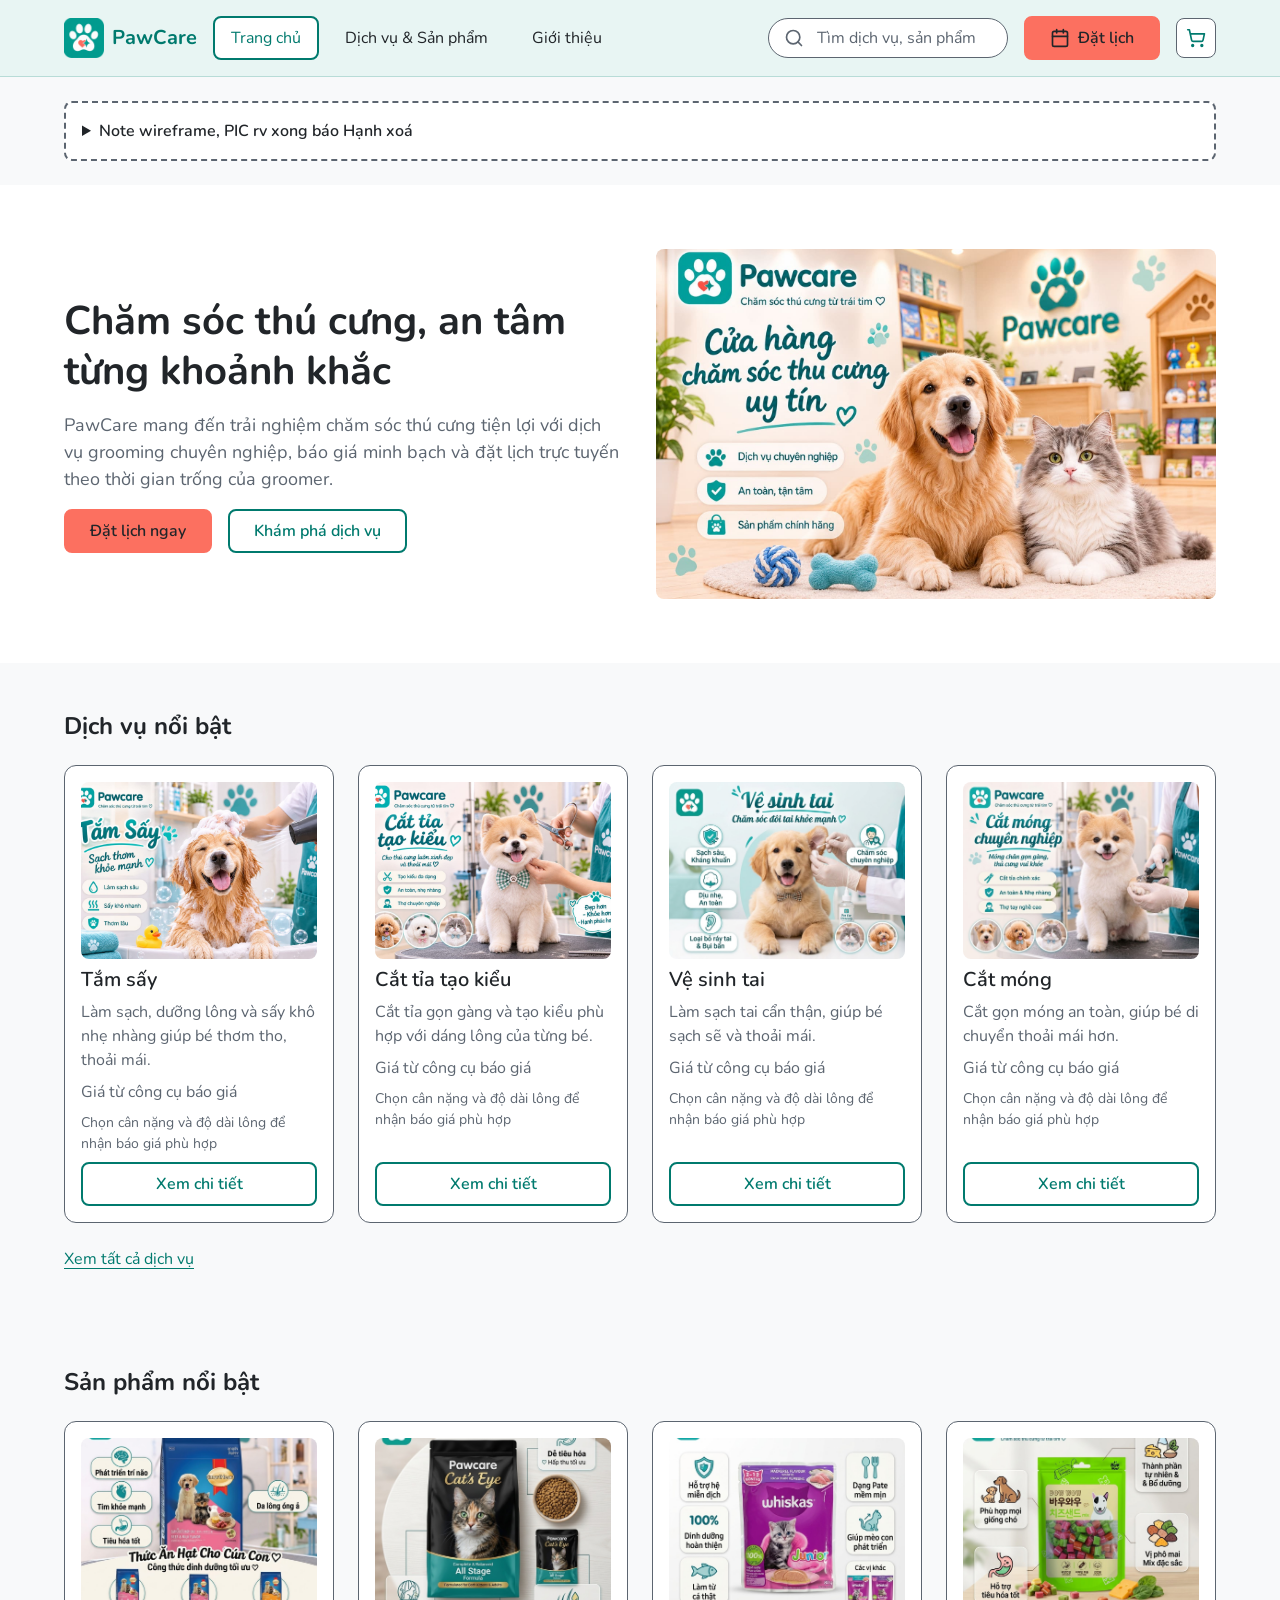
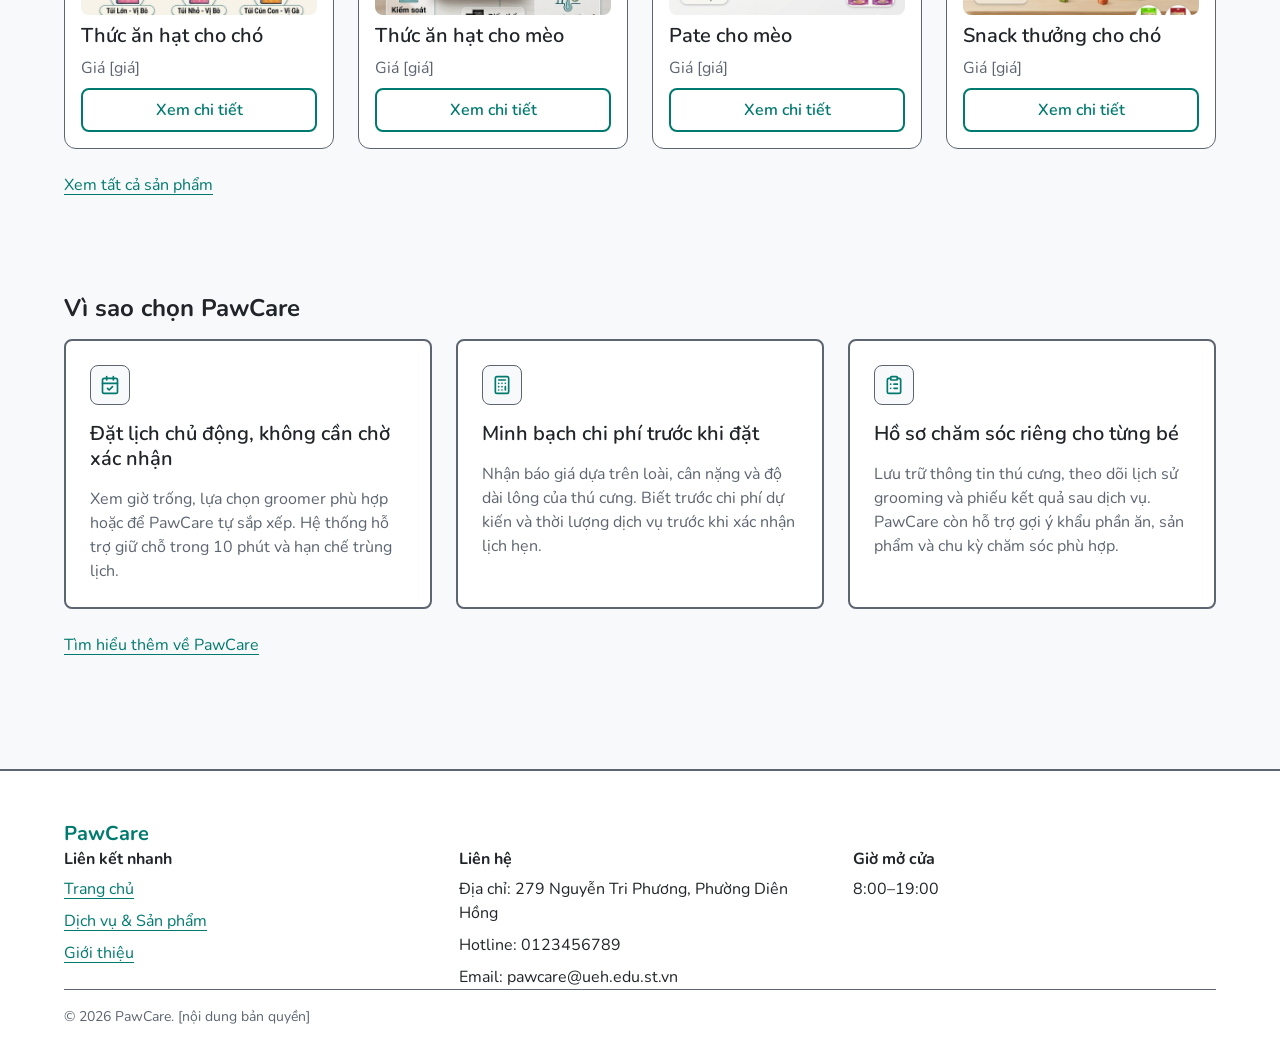
==== commit 6c51c09d: "Merge pull request #42 from ngocdoan206/feat--trang-chủ Update homepage and styling" ====
--- a/index.html
+++ b/index.html
@@ -66,7 +66,7 @@
     <!-- ===== GHI CHÚ WIREFRAME (đóng sẵn, bấm để mở) ===== -->
     <div class="container">
       <details class="wireframe-note">
-        <summary>Ghi chú wireframe</summary>
+        <summary>Note wireframe, PIC rv xong báo Hạnh xoá</summary>
         <p><strong>Mục đích:</strong> giới thiệu nhanh PawCare và dẫn khách tới đặt lịch.</p>
         <ul>
           <li><strong>Thành phần:</strong> banner, Dịch vụ nổi bật (4 thẻ), Sản phẩm nổi bật (4 thẻ), Vì sao chọn PawCare (3 ô).</li>
@@ -81,51 +81,63 @@
     <section class="hero" aria-labelledby="hero-title">
       <div class="container hero-inner">
         <div>
-          <h1 class="hero-title" id="hero-title">PawCare – Spa và grooming thú cưng tại TP.HCM</h1>
-          <p class="hero-text">[câu mô tả ngắn về PawCare]</p>
-          <a class="btn btn-primary" href="products.html">Đặt lịch ngay</a>
-        </div>
-        <div class="img-box img-box-wide" role="img" aria-label="Banner">Banner</div>
+          <h1 class="hero-title" id="hero-title">Chăm sóc thú cưng, an tâm từng khoảnh khắc</h1>
+          <p class="hero-text">PawCare mang đến trải nghiệm chăm sóc thú cưng tiện lợi với dịch vụ grooming chuyên nghiệp, báo giá minh bạch và đặt lịch trực tuyến theo thời gian trống của groomer.</p>
+          <div class="hero-actions">
+            <a class="btn btn-primary" href="products.html">Đặt lịch ngay</a>
+            <a class="btn btn-outline" href="#services">Khám phá dịch vụ</a>
+          </div>
+        </div>
+        <img class="hero-img" src="images/pages/banner-trangchu.jpg" alt="Thú cưng được chăm sóc tại PawCare" width="1280" height="800">
       </div>
     </section>
 
     <!-- ===== DỊCH VỤ NỔI BẬT ===== -->
-    <section class="section" aria-labelledby="services-title">
+    <section class="section" id="services" aria-labelledby="services-title">
       <div class="container">
         <div class="section-head">
           <h2 id="services-title">Dịch vụ nổi bật</h2>
-          <a href="products.html">Xem tất cả dịch vụ</a>
         </div>
 
         <div class="grid grid-4">
           <article class="card">
-            <div class="img-box" role="img" aria-label="Ảnh dịch vụ Tắm sấy">Ảnh dịch vụ</div>
+            <img class="card-img" src="images/services/tam-say.jpg" alt="Dịch vụ tắm sấy cho thú cưng tại PawCare" width="800" height="600" loading="lazy">
             <h3 class="card-title">Tắm sấy</h3>
-            <p class="card-price">Giá từ [giá]</p>
+            <p class="card-text">Làm sạch, dưỡng lông và sấy khô nhẹ nhàng giúp bé thơm tho, thoải mái.</p>
+            <p class="card-price">Giá từ công cụ báo giá</p>
+            <p class="card-note">Chọn cân nặng và độ dài lông để nhận báo giá phù hợp</p>
             <a class="btn btn-outline card-action" href="product-detail.html" aria-label="Xem chi tiết Tắm sấy">Xem chi tiết</a>
           </article>
 
           <article class="card">
-            <div class="img-box" role="img" aria-label="Ảnh dịch vụ Cắt tỉa tạo kiểu">Ảnh dịch vụ</div>
+            <img class="card-img" src="images/services/cat-tia.jpg" alt="Dịch vụ cắt tỉa tạo kiểu cho thú cưng tại PawCare" width="800" height="600" loading="lazy">
             <h3 class="card-title">Cắt tỉa tạo kiểu</h3>
-            <p class="card-price">Giá từ [giá]</p>
+            <p class="card-text">Cắt tỉa gọn gàng và tạo kiểu phù hợp với dáng lông của từng bé.</p>
+            <p class="card-price">Giá từ công cụ báo giá</p>
+            <p class="card-note">Chọn cân nặng và độ dài lông để nhận báo giá phù hợp</p>
             <a class="btn btn-outline card-action" href="product-detail.html" aria-label="Xem chi tiết Cắt tỉa tạo kiểu">Xem chi tiết</a>
           </article>
 
           <article class="card">
-            <div class="img-box" role="img" aria-label="Ảnh dịch vụ Vệ sinh tai">Ảnh dịch vụ</div>
+            <img class="card-img" src="images/services/ve-sinh-tai.jpg" alt="Dịch vụ vệ sinh tai cho thú cưng tại PawCare" width="800" height="600" loading="lazy">
             <h3 class="card-title">Vệ sinh tai</h3>
-            <p class="card-price">Giá từ [giá]</p>
+            <p class="card-text">Làm sạch tai cẩn thận, giúp bé sạch sẽ và thoải mái.</p>
+            <p class="card-price">Giá từ công cụ báo giá</p>
+            <p class="card-note">Chọn cân nặng và độ dài lông để nhận báo giá phù hợp</p>
             <a class="btn btn-outline card-action" href="product-detail.html" aria-label="Xem chi tiết Vệ sinh tai">Xem chi tiết</a>
           </article>
 
           <article class="card">
-            <div class="img-box" role="img" aria-label="Ảnh dịch vụ Cắt móng">Ảnh dịch vụ</div>
+            <img class="card-img" src="images/services/cat-mong.jpg" alt="Dịch vụ cắt móng cho thú cưng tại PawCare" width="800" height="600" loading="lazy">
             <h3 class="card-title">Cắt móng</h3>
-            <p class="card-price">Giá từ [giá]</p>
+            <p class="card-text">Cắt gọn móng an toàn, giúp bé di chuyển thoải mái hơn.</p>
+            <p class="card-price">Giá từ công cụ báo giá</p>
+            <p class="card-note">Chọn cân nặng và độ dài lông để nhận báo giá phù hợp</p>
             <a class="btn btn-outline card-action" href="product-detail.html" aria-label="Xem chi tiết Cắt móng">Xem chi tiết</a>
           </article>
         </div>
+
+        <p class="more-link"><a href="products.html">Xem tất cả dịch vụ</a></p>
       </div>
     </section>
 
@@ -134,38 +146,39 @@
       <div class="container">
         <div class="section-head">
           <h2 id="products-title">Sản phẩm nổi bật</h2>
-          <a href="products.html">Xem tất cả sản phẩm</a>
         </div>
 
         <div class="grid grid-4">
           <article class="card">
-            <div class="img-box" role="img" aria-label="Ảnh sản phẩm Thức ăn hạt cho chó">Ảnh sản phẩm</div>
+            <img class="card-img" src="images/products/thucan-hat-cho.jpg" alt="Thức ăn hạt cho chó" width="800" height="600" loading="lazy">
             <h3 class="card-title">Thức ăn hạt cho chó</h3>
             <p class="card-price">Giá [giá]</p>
             <a class="btn btn-outline card-action" href="product-detail.html" aria-label="Xem chi tiết Thức ăn hạt cho chó">Xem chi tiết</a>
           </article>
 
           <article class="card">
-            <div class="img-box" role="img" aria-label="Ảnh sản phẩm Thức ăn hạt cho mèo">Ảnh sản phẩm</div>
+            <img class="card-img" src="images/products/thucan-hat-meo.jpg" alt="Thức ăn hạt cho mèo" width="800" height="600" loading="lazy">
             <h3 class="card-title">Thức ăn hạt cho mèo</h3>
             <p class="card-price">Giá [giá]</p>
             <a class="btn btn-outline card-action" href="product-detail.html" aria-label="Xem chi tiết Thức ăn hạt cho mèo">Xem chi tiết</a>
           </article>
 
           <article class="card">
-            <div class="img-box" role="img" aria-label="Ảnh sản phẩm Pate cho mèo">Ảnh sản phẩm</div>
+            <img class="card-img" src="images/products/pate-meo.jpg" alt="Pate cho mèo" width="800" height="600" loading="lazy">
             <h3 class="card-title">Pate cho mèo</h3>
             <p class="card-price">Giá [giá]</p>
             <a class="btn btn-outline card-action" href="product-detail.html" aria-label="Xem chi tiết Pate cho mèo">Xem chi tiết</a>
           </article>
 
           <article class="card">
-            <div class="img-box" role="img" aria-label="Ảnh sản phẩm Lược chải lông">Ảnh sản phẩm</div>
-            <h3 class="card-title">Lược chải lông</h3>
-            <p class="card-price">Giá [giá]</p>
-            <a class="btn btn-outline card-action" href="product-detail.html" aria-label="Xem chi tiết Lược chải lông">Xem chi tiết</a>
-          </article>
-        </div>
+            <img class="card-img" src="images/products/snack-cho.jpg" alt="Snack thưởng cho chó" width="800" height="600" loading="lazy">
+            <h3 class="card-title">Snack thưởng cho chó</h3>
+            <p class="card-price">Giá [giá]</p>
+            <a class="btn btn-outline card-action" href="product-detail.html" aria-label="Xem chi tiết Snack thưởng cho chó">Xem chi tiết</a>
+          </article>
+        </div>
+
+        <p class="more-link"><a href="products.html">Xem tất cả sản phẩm</a></p>
       </div>
     </section>
 
@@ -174,18 +187,56 @@
       <div class="container">
         <h2 id="why-title">Vì sao chọn PawCare</h2>
 
-        <div class="grid grid-3">
+        <div class="grid grid-3 why-grid">
           <div class="feature-box">
-            <h3>[Điểm nổi bật 1]</h3>
-            <p>[mô tả điểm nổi bật 1]</p>
-          </div>
+            <span class="feature-icon">
+              <!-- Icon Lucide "calendar-check" -->
+              <svg xmlns="http://www.w3.org/2000/svg" width="20" height="20" viewBox="0 0 24 24" fill="none" stroke="currentColor" stroke-width="2" stroke-linecap="round" stroke-linejoin="round" aria-hidden="true" focusable="false">
+                <path d="M8 2v4"></path>
+                <path d="M16 2v4"></path>
+                <rect width="18" height="18" x="3" y="4" rx="2"></rect>
+                <path d="M3 10h18"></path>
+                <path d="m9 16 2 2 4-4"></path>
+              </svg>
+            </span>
+            <h3>Đặt lịch chủ động, không cần chờ xác nhận</h3>
+            <p>Xem giờ trống, lựa chọn groomer phù hợp hoặc để PawCare tự sắp xếp. Hệ thống hỗ trợ giữ chỗ trong 10 phút và hạn chế trùng lịch.</p>
+          </div>
+
           <div class="feature-box">
-            <h3>[Điểm nổi bật 2]</h3>
-            <p>[mô tả điểm nổi bật 2]</p>
-          </div>
+            <span class="feature-icon">
+              <!-- Icon Lucide "calculator" -->
+              <svg xmlns="http://www.w3.org/2000/svg" width="20" height="20" viewBox="0 0 24 24" fill="none" stroke="currentColor" stroke-width="2" stroke-linecap="round" stroke-linejoin="round" aria-hidden="true" focusable="false">
+                <rect width="16" height="20" x="4" y="2" rx="2"></rect>
+                <line x1="8" x2="16" y1="6" y2="6"></line>
+                <line x1="16" x2="16" y1="14" y2="18"></line>
+                <path d="M16 10h.01"></path>
+                <path d="M12 10h.01"></path>
+                <path d="M8 10h.01"></path>
+                <path d="M12 14h.01"></path>
+                <path d="M8 14h.01"></path>
+                <path d="M12 18h.01"></path>
+                <path d="M8 18h.01"></path>
+              </svg>
+            </span>
+            <h3>Minh bạch chi phí trước khi đặt</h3>
+            <p>Nhận báo giá dựa trên loài, cân nặng và độ dài lông của thú cưng. Biết trước chi phí dự kiến và thời lượng dịch vụ trước khi xác nhận lịch hẹn.</p>
+          </div>
+
           <div class="feature-box">
-            <h3>[Điểm nổi bật 3]</h3>
-            <p>[mô tả điểm nổi bật 3]</p>
+            <span class="feature-icon">
+              <!-- Icon Lucide "clipboard-list" -->
+              <svg xmlns="http://www.w3.org/2000/svg" width="20" height="20" viewBox="0 0 24 24" fill="none" stroke="currentColor" stroke-width="2" stroke-linecap="round" stroke-linejoin="round" aria-hidden="true" focusable="false">
+                <rect width="8" height="4" x="8" y="2" rx="1" ry="1"></rect>
+                <path d="M16 4h2a2 2 0 0 1 2 2v14a2 2 0 0 1-2 2H6a2 2 0 0 1-2-2V6a2 2 0 0 1 2-2h2"></path>
+                <path d="M12 11h4"></path>
+                <path d="M12 16h4"></path>
+                <path d="M8 11h.01"></path>
+                <path d="M8 16h.01"></path>
+              </svg>
+            </span>
+            <h3>Hồ sơ chăm sóc riêng cho từng bé</h3>
+            <p>Lưu trữ thông tin thú cưng, theo dõi lịch sử grooming và phiếu kết quả sau dịch vụ. PawCare còn hỗ trợ gợi ý khẩu phần ăn, sản phẩm và chu kỳ chăm sóc phù hợp.</p>
           </div>
         </div>
 
@@ -193,7 +244,6 @@
         <p class="more-link"><a href="about.html">Tìm hiểu thêm về PawCare</a></p>
       </div>
     </section>
-  </main>
 
   <!-- ===== FOOTER (giống hệt ở 4 trang) ===== -->
   <footer class="site-footer">
--- a/css/style.css
+++ b/css/style.css
@@ -534,6 +534,57 @@
 .more-link {
   margin: var(--space-3) 0 0;
 }
+/* Banner: nhóm 2 nút CTA */
+.hero-actions {
+  display: flex;
+  flex-wrap: wrap;
+  gap: var(--space-2);
+}
+
+/* Ảnh thật của banner và thẻ: giữ tỉ lệ, không méo.
+   Nền xám tạm giữ khung khi file ảnh chưa có (xóa cùng --color-placeholder sau này) */
+.hero-img,
+.card-img {
+  display: block;
+  width: 100%;
+  object-fit: cover;
+  background-color: var(--color-placeholder);
+  border-radius: var(--radius);
+}
+
+.hero-img {
+  aspect-ratio: 16 / 10;
+}
+
+.card-img {
+  aspect-ratio: 4 / 3;
+}
+
+/* Thẻ trang chủ: mô tả ngắn và dòng hướng dẫn giá */
+.card-text {
+  margin: 0;
+  color: var(--color-muted);
+}
+
+.card-note {
+  margin: 0;
+  font-size: 14px;
+  color: var(--color-muted);
+}
+
+/* "Vì sao chọn PawCare": khung icon nhỏ */
+.feature-icon {
+  display: flex;
+  align-items: center;
+  justify-content: center;
+  width: 40px;
+  height: 40px;
+  margin-bottom: var(--space-2);
+  color: var(--color-primary);
+  background-color: var(--color-bg);
+  border: 1px solid var(--color-border);
+  border-radius: var(--radius);
+}
 
 /* 8.2 Danh sách – tiêu đề trang */
 .page-head {
@@ -746,6 +797,10 @@
   .about-intro {
     grid-template-columns: 1fr 1fr;
   }
+    /* 3 ô "Vì sao chọn PawCare" xếp 1 cột cho đủ rộng để đọc */
+  .why-grid {
+    grid-template-columns: 1fr;
+  }
 }
 
 /* 10.2 ĐIỆN THOẠI (mốc kiểm tra: 390px) */
@@ -816,4 +871,8 @@
   .footer-cols {
     grid-template-columns: 1fr;
   }
-}
+    /* Hai nút banner xếp dọc, rộng hết màn hình */
+  .hero-actions .btn {
+    flex: 1 1 100%;
+  }
+}
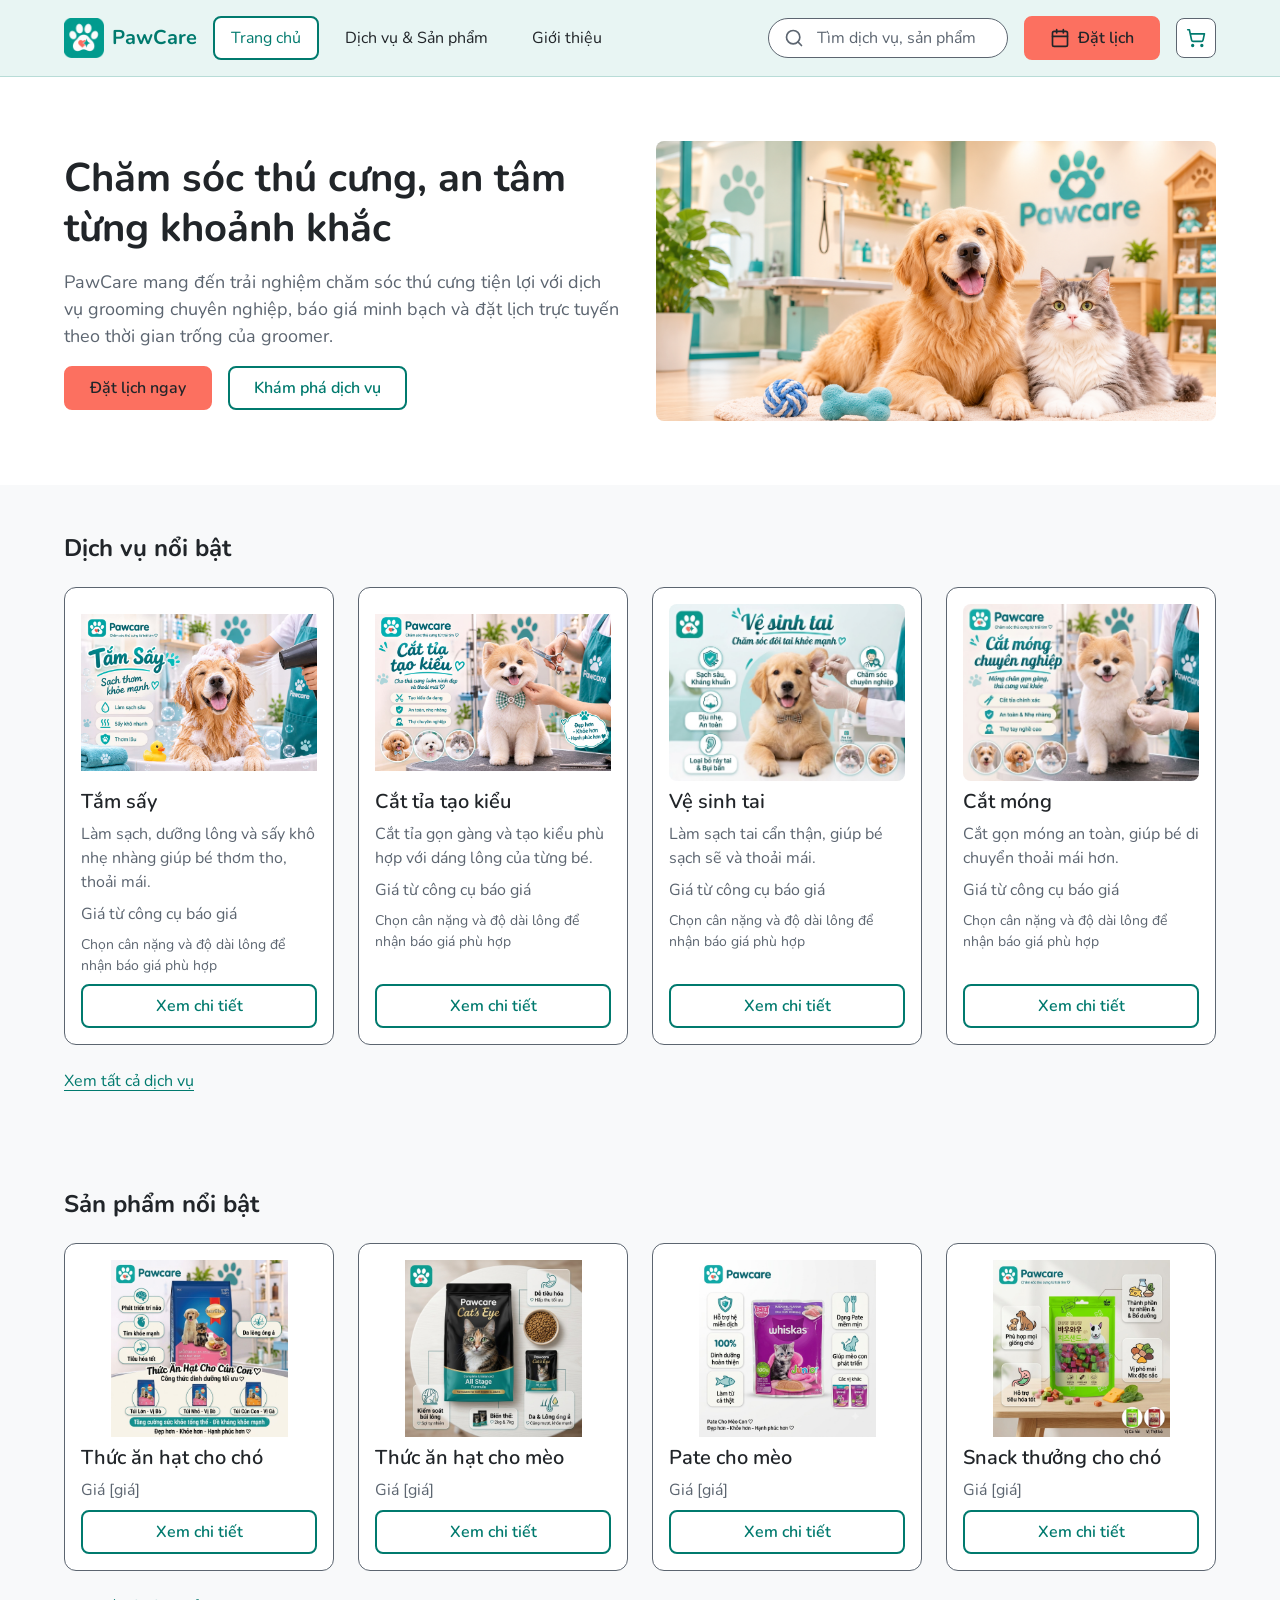
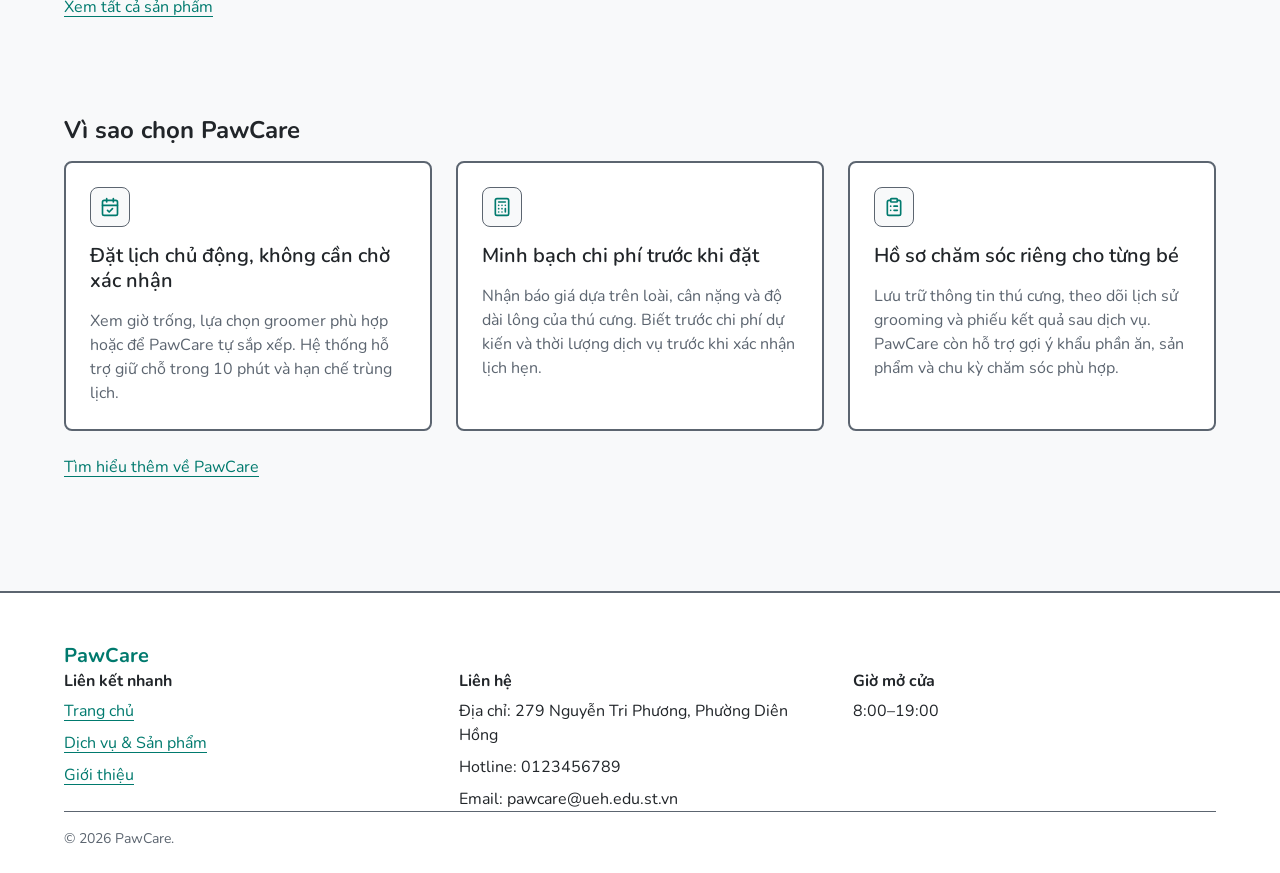
==== commit 706aaef2: "Update banner, footer and AI usage log" ====
--- a/index.html
+++ b/index.html
@@ -63,19 +63,6 @@
   </header>
 
   <main>
-    <!-- ===== GHI CHÚ WIREFRAME (đóng sẵn, bấm để mở) ===== -->
-    <div class="container">
-      <details class="wireframe-note">
-        <summary>Note wireframe, PIC rv xong báo Hạnh xoá</summary>
-        <p><strong>Mục đích:</strong> giới thiệu nhanh PawCare và dẫn khách tới đặt lịch.</p>
-        <ul>
-          <li><strong>Thành phần:</strong> banner, Dịch vụ nổi bật (4 thẻ), Sản phẩm nổi bật (4 thẻ), Vì sao chọn PawCare (3 ô).</li>
-          <li><strong>Máy tính (1366px):</strong> banner 2 cột (chữ trái, ảnh phải); thẻ 4 cột.</li>
-          <li><strong>Máy tính bảng (768px):</strong> banner vẫn 2 cột; thẻ 2 cột; menu xuống hàng thứ hai.</li>
-          <li><strong>Điện thoại (390px):</strong> banner xếp dọc (chữ trên, ảnh dưới); thẻ 1 cột; header 3 hàng.</li>
-        </ul>
-      </details>
-    </div>
 
     <!-- ===== BANNER ===== -->
     <section class="hero" aria-labelledby="hero-title">
@@ -88,8 +75,7 @@
             <a class="btn btn-outline" href="#services">Khám phá dịch vụ</a>
           </div>
         </div>
-        <img class="hero-img" src="images/pages/banner-trangchu.jpg" alt="Thú cưng được chăm sóc tại PawCare" width="1280" height="800">
-      </div>
+        <img class="hero-img" src="images/pages/banner-trangchu.jpg" alt="Thú cưng được chăm sóc tại PawCare" width="1366" height="500">      </div>
     </section>
 
     <!-- ===== DỊCH VỤ NỔI BẬT ===== -->
@@ -275,7 +261,7 @@
         </div>
       </div>
 
-      <p class="copyright">© 2026 PawCare. [nội dung bản quyền]</p>
+      <p class="copyright">© 2026 PawCare.</p>
     </div>
   </footer>
 
--- a/css/style.css
+++ b/css/style.css
@@ -541,23 +541,35 @@
   gap: var(--space-2);
 }
 
-/* Ảnh thật của banner và thẻ: giữ tỉ lệ, không méo.
-   Nền xám tạm giữ khung khi file ảnh chưa có (xóa cùng --color-placeholder sau này) */
-.hero-img,
+/* Ảnh thẻ: hiện trọn vẹn, không cắt, không méo.
+   Tỉ lệ khung khớp tỉ lệ ảnh nên không có viền thừa. */
 .card-img {
   display: block;
   width: 100%;
+  object-fit: contain;
+  background-color: var(--color-card);
+  border-radius: var(--radius);
+}
+
+.card-img {
+  aspect-ratio: 4 / 3;          /* khớp ảnh dịch vụ 400×300 */
+}
+
+/* Ảnh banner: lấp đầy khung (cover), không méo, không khoảng trắng.
+   Ảnh gốc 1366×500 nên desktop dùng khung 2/1 để cắt ít nhất.
+   Nếu chó/mèo/logo bị cắt, chỉnh object-position (VD: 30% center). */
+.hero-img {
+  display: block;
+  width: 100%;
+  aspect-ratio: 2 / 1;
   object-fit: cover;
-  background-color: var(--color-placeholder);
-  border-radius: var(--radius);
-}
-
-.hero-img {
-  aspect-ratio: 16 / 10;
-}
-
-.card-img {
-  aspect-ratio: 4 / 3;
+  object-position: center;
+  background-color: var(--color-card);
+  border-radius: var(--radius);
+}
+
+.card-img-square {
+  aspect-ratio: 1 / 1;          /* khớp ảnh sản phẩm 400×400 */
 }
 
 /* Thẻ trang chủ: mô tả ngắn và dòng hướng dẫn giá */
@@ -635,6 +647,88 @@
   font-weight: 700;
 }
 
+/* ----- Cột ảnh trang chi tiết ----- */
+.gallery img {
+  display: block;
+  width: 100%;
+  object-fit: contain;          /* ảnh hiện trọn vẹn, không cắt */
+  background-color: var(--color-card);
+  border-radius: var(--radius);
+}
+
+.gallery-main {
+  margin: 0;
+}
+
+.gallery-main img {
+  aspect-ratio: 1 / 1;          /* khớp ảnh chính 600×600 */
+}
+
+.gallery-main figcaption {
+  margin-top: var(--space-1);
+  font-size: 14px;
+  color: var(--color-muted);
+}
+
+.thumbs img {
+  aspect-ratio: 1 / 1;
+}
+
+/* ----- Bảng giá: tô xen kẽ dòng, ghi chú cuối bảng ----- */
+.price-table tbody tr:nth-child(even) {
+  background-color: var(--color-bg);
+}
+
+.price-table tfoot td {
+  font-size: 14px;
+  color: var(--color-muted);
+}
+
+/* ----- Danh sách quy trình / lưu ý ----- */
+.step-list,
+.note-list {
+  margin: 0;
+  padding-left: var(--space-3);
+}
+
+.step-list li,
+.note-list li {
+  margin-bottom: var(--space-1);
+}
+
+/* ----- Câu hỏi thường gặp ----- */
+.faq-item {
+  margin-bottom: var(--space-1);
+  padding: var(--space-1) var(--space-2);
+  background-color: var(--color-card);
+  border: 1px solid var(--color-border);
+  border-radius: var(--radius);
+}
+
+.faq-item summary {
+  font-weight: 600;
+  cursor: pointer;
+}
+
+.faq-item p {
+  margin: var(--space-1) 0 0;
+}
+
+/* ----- Thẻ: nổi lên khi rê chuột ----- */
+.card {
+  transition: box-shadow 0.2s ease;
+}
+
+.card:hover {
+  box-shadow: 0 4px 12px rgba(33, 37, 41, 0.15);
+}
+
+@media (prefers-reduced-motion: reduce) {
+  .card {
+    transition: none;
+  }
+}
+
 /* Danh sách thuộc tính / liên hệ: Grid 2 cột (nhãn – giá trị) */
 .attr-list {
   display: grid;
@@ -714,6 +808,14 @@
   font-size: 20px;
 }
 
+/* Ảnh cửa hàng trang Giới thiệu (600×400) */
+.about-img {
+  display: block;
+  width: 100%;
+  aspect-ratio: 3 / 2;
+  object-fit: contain;
+  border-radius: var(--radius);
+}
 
 /* ---------- 9. FOOTER ---------- */
 
@@ -801,6 +903,14 @@
   .why-grid {
     grid-template-columns: 1fr;
   }
+    /* Banner: xếp dọc (chữ trên, ảnh dưới); ảnh rộng hết khung nên ít bị cắt */
+  .hero-inner {
+    grid-template-columns: minmax(0, 1fr);
+  }
+
+  .hero-img {
+    aspect-ratio: 21 / 9;
+  }
 }
 
 /* 10.2 ĐIỆN THOẠI (mốc kiểm tra: 390px) */
@@ -842,7 +952,7 @@
   }
 
   .hero-inner {
-    grid-template-columns: 1fr;
+    grid-template-columns: minmax(0, 1fr);
   }
 
   .hero-title {
@@ -875,4 +985,8 @@
   .hero-actions .btn {
     flex: 1 1 100%;
   }
-}
+    /* Banner mobile: khung cao hơn một chút để ảnh không quá nhỏ */
+  .hero-img {
+    aspect-ratio: 16 / 9;
+  }
+}
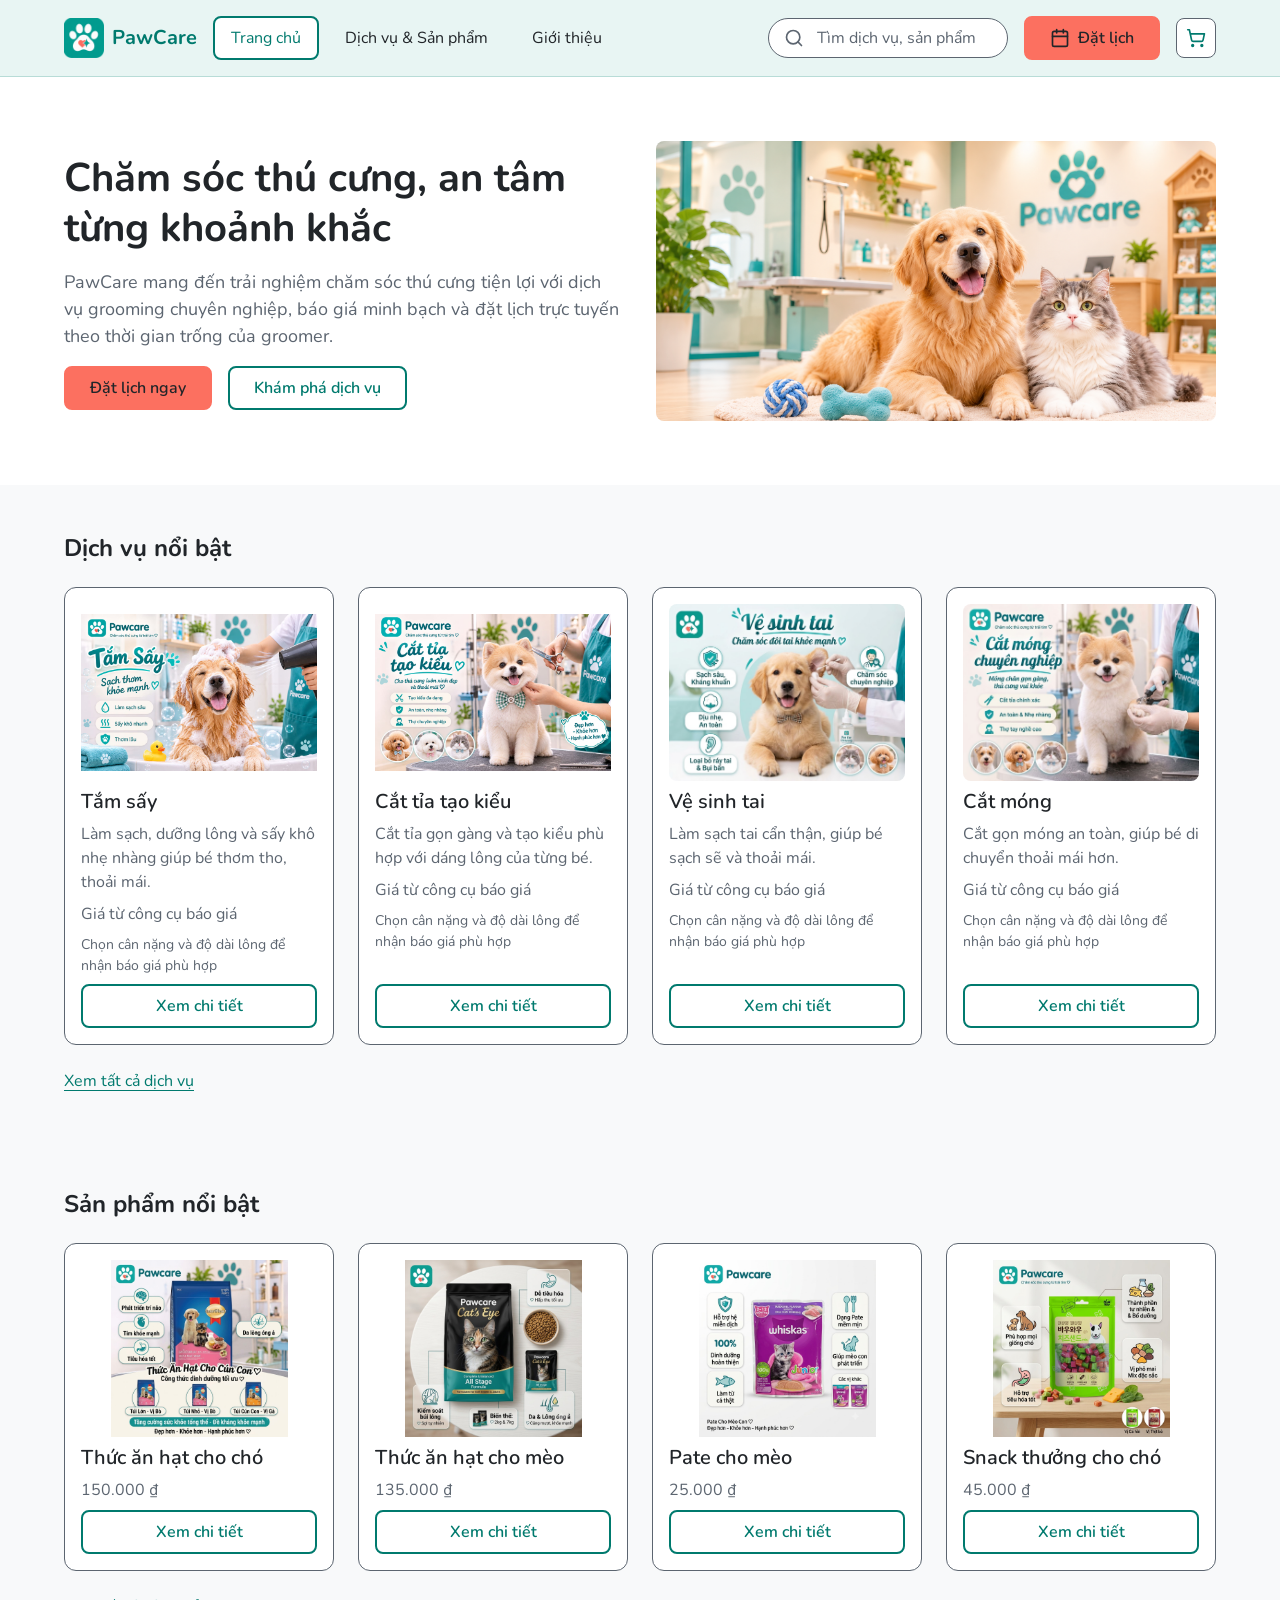
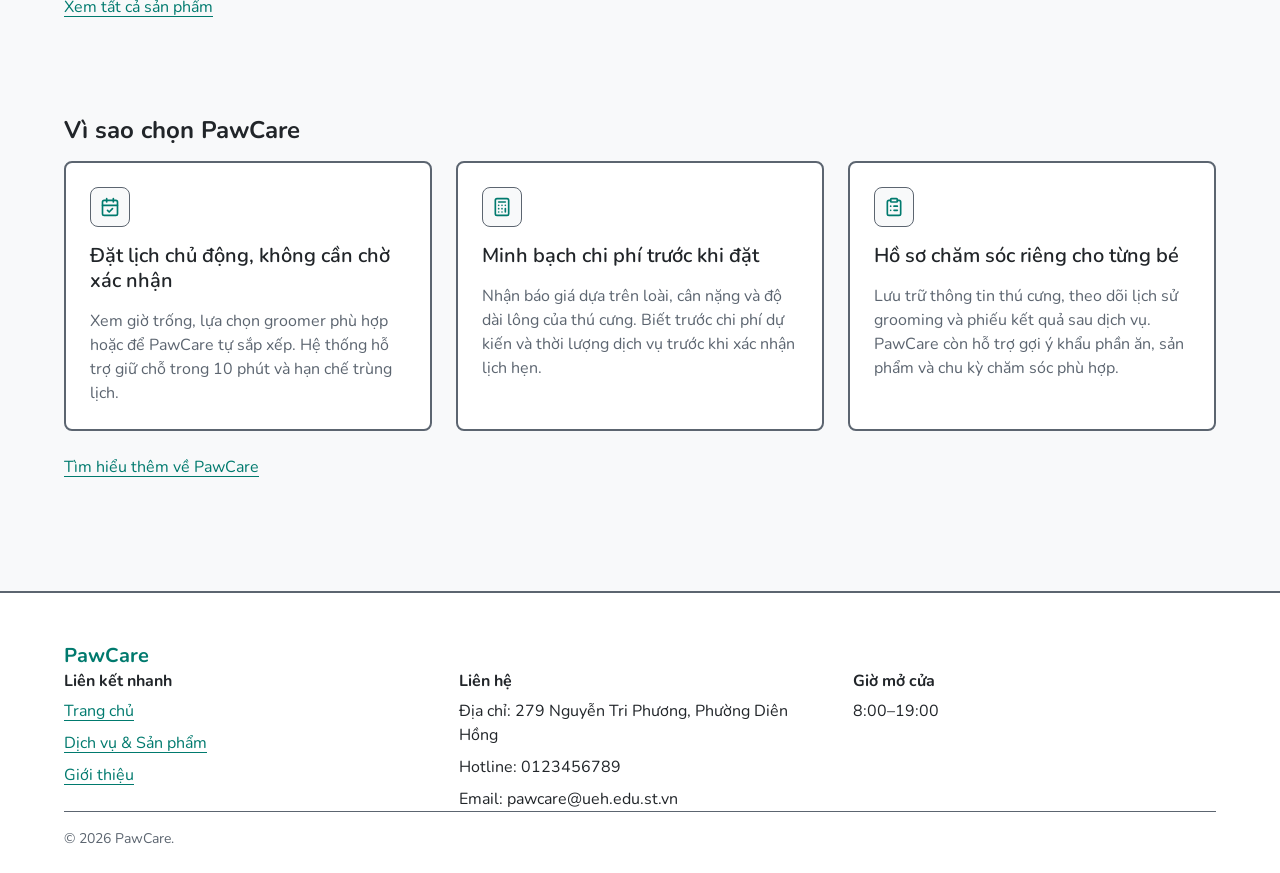
==== commit ae31f98d: "fix: fill giá sản phẩm" ====
--- a/index.html
+++ b/index.html
@@ -138,28 +138,28 @@
           <article class="card">
             <img class="card-img" src="images/products/thucan-hat-cho.jpg" alt="Thức ăn hạt cho chó" width="800" height="600" loading="lazy">
             <h3 class="card-title">Thức ăn hạt cho chó</h3>
-            <p class="card-price">Giá [giá]</p>
+            <p class="card-price"><data value="150000">150.000 ₫</data></p>
             <a class="btn btn-outline card-action" href="product-detail.html" aria-label="Xem chi tiết Thức ăn hạt cho chó">Xem chi tiết</a>
           </article>
 
           <article class="card">
             <img class="card-img" src="images/products/thucan-hat-meo.jpg" alt="Thức ăn hạt cho mèo" width="800" height="600" loading="lazy">
             <h3 class="card-title">Thức ăn hạt cho mèo</h3>
-            <p class="card-price">Giá [giá]</p>
+            <p class="card-price"><data value="135000">135.000 ₫</data></p>
             <a class="btn btn-outline card-action" href="product-detail.html" aria-label="Xem chi tiết Thức ăn hạt cho mèo">Xem chi tiết</a>
           </article>
 
           <article class="card">
             <img class="card-img" src="images/products/pate-meo.jpg" alt="Pate cho mèo" width="800" height="600" loading="lazy">
             <h3 class="card-title">Pate cho mèo</h3>
-            <p class="card-price">Giá [giá]</p>
+            <p class="card-price"><data value="25000">25.000 ₫</data></p>
             <a class="btn btn-outline card-action" href="product-detail.html" aria-label="Xem chi tiết Pate cho mèo">Xem chi tiết</a>
           </article>
 
           <article class="card">
             <img class="card-img" src="images/products/snack-cho.jpg" alt="Snack thưởng cho chó" width="800" height="600" loading="lazy">
             <h3 class="card-title">Snack thưởng cho chó</h3>
-            <p class="card-price">Giá [giá]</p>
+            <p class="card-price"><data value="45000">45.000 ₫</data></p>
             <a class="btn btn-outline card-action" href="product-detail.html" aria-label="Xem chi tiết Snack thưởng cho chó">Xem chi tiết</a>
           </article>
         </div>
--- a/css/style.css
+++ b/css/style.css
@@ -867,6 +867,122 @@
   border-top: 1px solid var(--color-border);
 }
 
+/* =========================================================
+   BỔ SUNG BƯỚC 8: HOVER, FOCUS & TRẢI NGHIỆM NGƯỜI DÙNG
+   ========================================================= */
+
+/* 1. Hiệu ứng nâng & nhấn cho nút bấm (.btn) */
+.btn {
+  transition: color 0.2s ease, 
+              background-color 0.2s ease, 
+              border-color 0.2s ease, 
+              transform 0.15s ease, 
+              box-shadow 0.15s ease;
+}
+
+.btn:hover {
+  transform: translateY(-2px);
+  box-shadow: 0 4px 10px rgba(0, 0, 0, 0.1);
+}
+
+.btn:active {
+  transform: translateY(0);
+  box-shadow: none;
+}
+
+/* 2. Hiệu ứng cho thẻ sản phẩm/dịch vụ (.card) & phóng to ảnh */
+.card {
+  overflow: hidden; /* Giữ ảnh phóng to không tràn ra ngoài viền card */
+  transition: transform 0.25s ease, box-shadow 0.25s ease, border-color 0.25s ease;
+}
+
+.card:hover {
+  transform: translateY(-4px);
+  box-shadow: 0 8px 24px rgba(33, 37, 41, 0.12);
+  border-color: var(--color-primary-hover);
+}
+
+.card-img,
+.card-img-square {
+  transition: transform 0.3s ease;
+}
+
+.card:hover .card-img,
+.card:hover .card-img-square {
+  transform: scale(1.04); /* Phóng to nhẹ hình ảnh khi hover vào thẻ */
+}
+
+/* Người dùng bàn phím: Tab vào nút trong thẻ thì thẻ cũng nổi lên như khi hover */
+.card:focus-within {
+box-shadow: 0 8px 24px rgba(33, 37, 41, 0.12);
+border-color: var(--color-primary-hover);
+}
+
+/* Trang danh sách: ảnh nằm trong .card-media nên cần quy tắc riêng, giống .card-img ở trang chủ */
+.card-media {
+  overflow: hidden;
+  border-radius: var(--radius);
+}
+
+.card-media img {
+  transition: transform 0.3s ease;
+}
+
+.card:hover .card-media img {
+  transform: scale(1.04);
+}
+
+/* 3. Hiệu ứng cho nút giỏ hàng (.cart-box) */
+.cart-box {
+  transition: color 0.2s ease, 
+              background-color 0.2s ease, 
+              border-color 0.2s ease, 
+              transform 0.15s ease;
+}
+
+.cart-box:hover {
+  color: var(--color-primary-hover);
+  border-color: var(--color-primary-hover);
+  background-color: #FFFFFF;
+  transform: translateY(-2px);
+}
+
+
+/* 4. Ảnh nhỏ (thumbs): chỉ là ảnh minh họa, không bấm được nên chỉ đổi viền nhẹ */
+.thumbs img {
+  border: 2px solid transparent;
+  transition: border-color 0.2s ease;
+}
+
+.thumbs img:hover {
+  border-color: var(--color-primary);
+}
+
+/* 5. Tương tác cho các mục FAQ (thẻ details / summary) */
+.faq-item summary {
+  transition: color 0.2s ease, background-color 0.2s ease;
+}
+
+.faq-item summary:hover {
+  color: var(--color-primary-hover);
+}
+
+/* 6. Cập nhật tắt chuyển động cho người dùng bật "prefers-reduced-motion" */
+@media (prefers-reduced-motion: reduce) {
+  .btn,
+  .card,
+  .card-img,
+  .card-img-square,
+  .card-img-square,
+  .card-media img,
+  .cart-box,
+  .cart-box,
+  .thumbs img,
+  .faq-item summary {
+    transition: none !important;
+    transform: none !important;
+  }
+}
 
 /* ---------- 10. RESPONSIVE ---------- */
 
@@ -990,3 +1106,68 @@
     aspect-ratio: 16 / 9;
   }
 }
+
+/* =========================================================
+   ĐIỀU CHỈNH KHOẢNG CÁCH HEADER & NỘI DUNG (390px MOBILE)
+   ========================================================= */
+
+@media (max-width: 599px) {
+  /* 1. Đảm bảo lề 2 bên của toàn bộ trang không bị chạm sát mép màn hình */
+  .container {
+    padding: 0 var(--space-2);         /* 16px lề an toàn 2 bên */
+  }
+
+  /* 2. Khung Header: Tạo khoảng trống lề trên và lề dưới */
+  .site-header {
+    padding-top: var(--space-2);       /* [THÊM MỚI] 16px lề trên cùng cho Header */
+    padding-bottom: var(--space-2);    /* [THÊM MỚI] 16px lề dưới cùng cho Header */
+  }
+
+  .header-inner {
+    padding-top: 0;                    /* [ĐÃ SỬA] Reset padding trong để tránh bị nhân đôi khoảng cách */
+    padding-bottom: 0;
+    gap: var(--space-2);               /* [THÊM MỚI] Giữ khoảng cách 16px giữa hàng nút, ô tìm kiếm và menu */
+  }
+
+  /* 3. Ô tìm kiếm: Tạo khoảng cách với hàng Logo */
+  .search {
+    order: 4;
+    flex-basis: 100%;
+    width: 100%;
+    margin-top: var(--space-1);        /* [THÊM MỚI] Tạo cách 8px với hàng Logo phía trên */
+    margin-left: 0;
+  }
+
+  .search input {
+    flex: 1;
+    width: 100%;
+    min-width: 0;
+  }
+
+  /* 4. Menu Navigation: Sửa lỗi tràn viền và dính mép dưới */
+  .nav-list {
+    display: flex;
+    flex-wrap: wrap;
+    justify-content: flex-start;      /* Căn trái các mục menu */
+    gap: var(--space-1);               /* Khoảng cách 8px giữa các ô menu */
+    margin-top: var(--space-1);        /* [THÊM MỚI] Tạo cách 8px với ô tìm kiếm phía trên */
+    margin-bottom: var(--space-1);     /* [THÊM MỚI] Tạo khoảng đệm 8px trút xuống trước đường kẻ dưới */
+  }
+
+  .nav-list a {
+    padding: 6px 12px;                 /* [ĐÃ SỬA] Thu gọn padding để nút menu gọn gàng, vừa vặn */
+    font-size: 14px;
+  }
+
+  /* 5. Khối tiêu đề trang (Giới thiệu PawCare): Tạo độ thở với Header */
+  .page-head {
+    padding-top: var(--space-4);       /* [ĐÃ SỬA] Tăng khoảng đệm trên từ 16px lên 32px */
+    margin-bottom: var(--space-3);     /* Khoảng cách 24px phía dưới tiêu đề */
+  }
+
+  /* 6. Thẻ h1 "Giới thiệu PawCare" */
+  .page-head h1 {
+    margin-top: 0;
+    margin-bottom: var(--space-2);     /* Khoảng cách giữa H1 và H2 "Về PawCare" */
+  }
+}
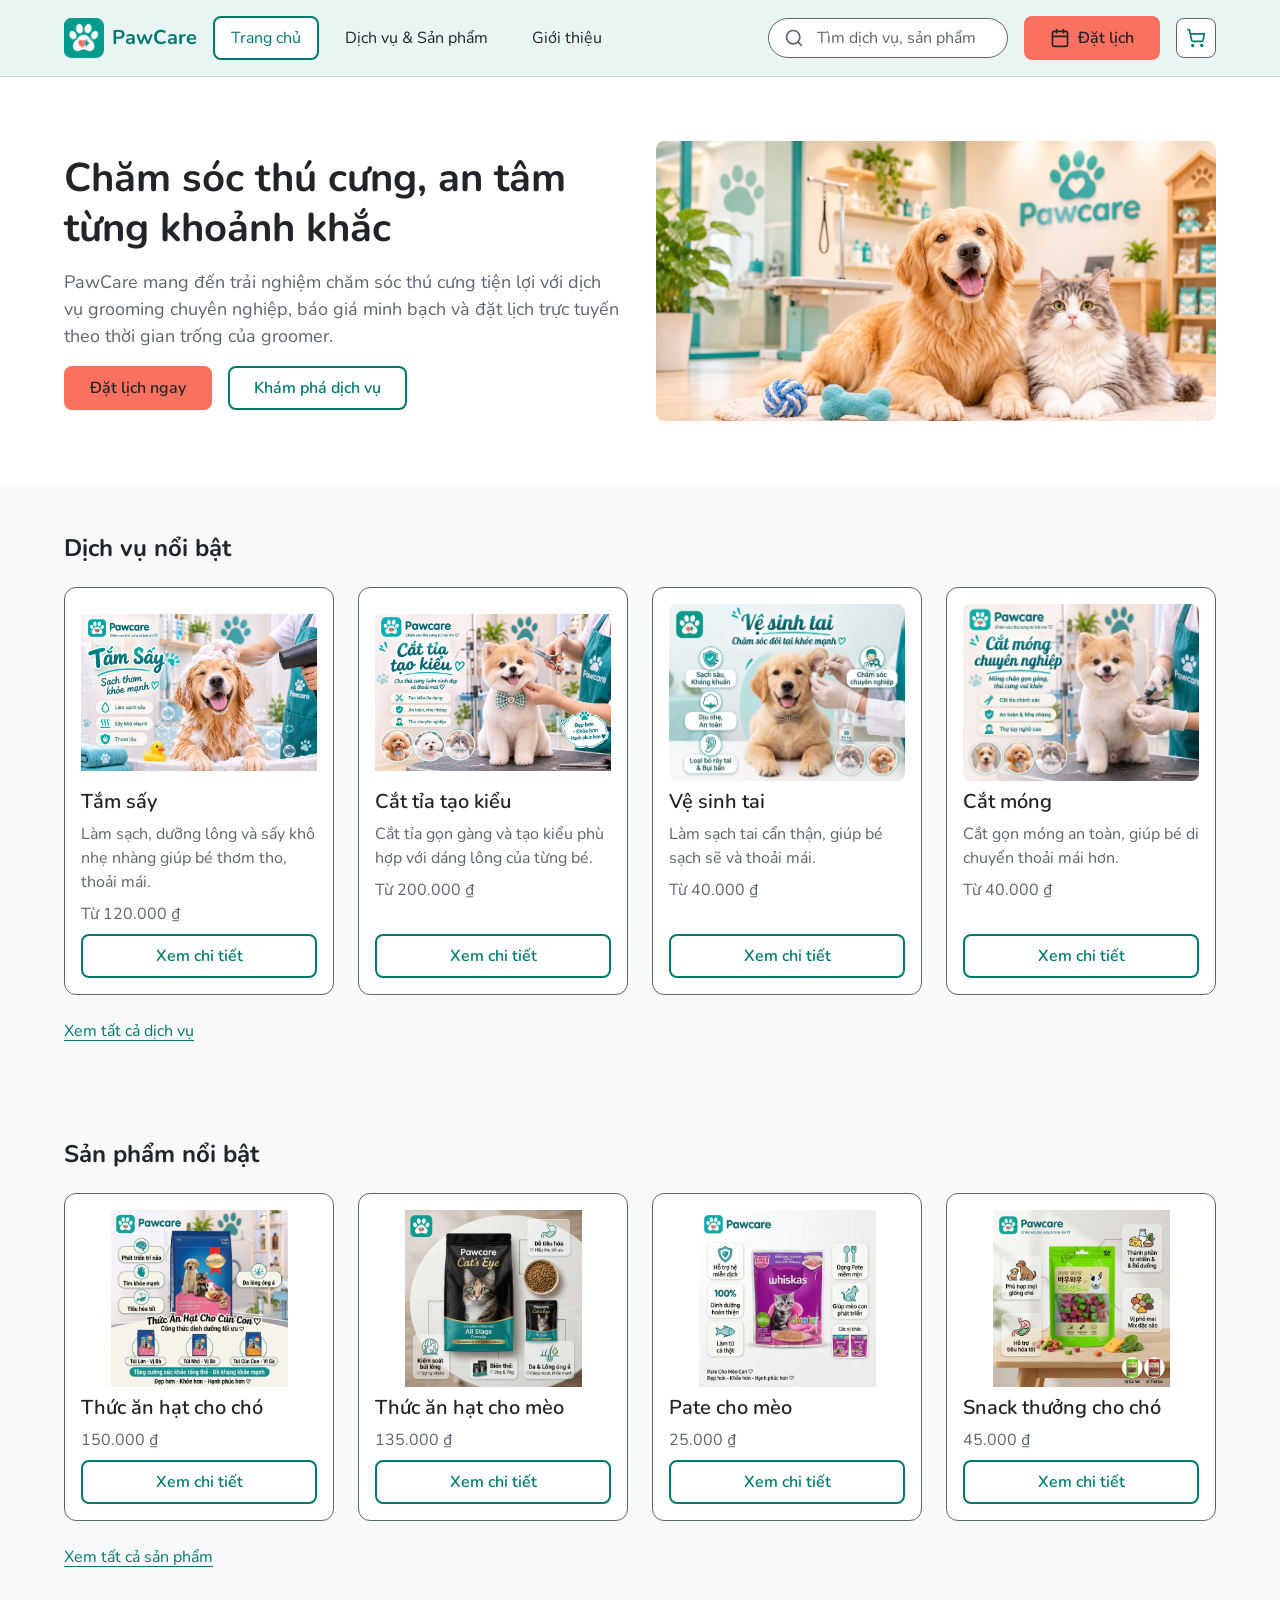
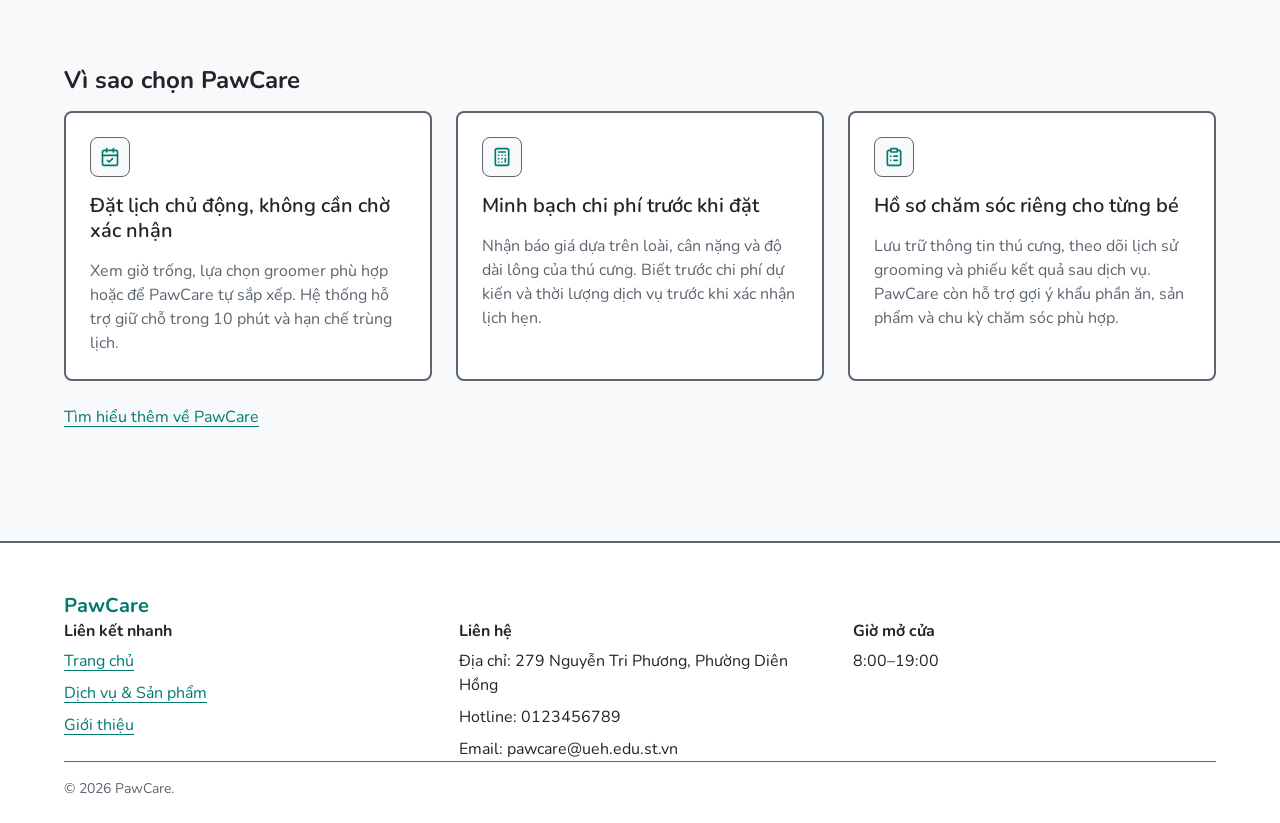
==== commit 97cad059: "Fix: đồng bộ diễn tả Giá dịch vụ" ====
--- a/index.html
+++ b/index.html
@@ -90,8 +90,7 @@
             <img class="card-img" src="images/services/tam-say.jpg" alt="Dịch vụ tắm sấy cho thú cưng tại PawCare" width="800" height="600" loading="lazy">
             <h3 class="card-title">Tắm sấy</h3>
             <p class="card-text">Làm sạch, dưỡng lông và sấy khô nhẹ nhàng giúp bé thơm tho, thoải mái.</p>
-            <p class="card-price">Giá từ công cụ báo giá</p>
-            <p class="card-note">Chọn cân nặng và độ dài lông để nhận báo giá phù hợp</p>
+            <p class="card-price"><data value="120000">Từ 120.000 ₫</data></p>
             <a class="btn btn-outline card-action" href="product-detail.html" aria-label="Xem chi tiết Tắm sấy">Xem chi tiết</a>
           </article>
 
@@ -99,8 +98,7 @@
             <img class="card-img" src="images/services/cat-tia.jpg" alt="Dịch vụ cắt tỉa tạo kiểu cho thú cưng tại PawCare" width="800" height="600" loading="lazy">
             <h3 class="card-title">Cắt tỉa tạo kiểu</h3>
             <p class="card-text">Cắt tỉa gọn gàng và tạo kiểu phù hợp với dáng lông của từng bé.</p>
-            <p class="card-price">Giá từ công cụ báo giá</p>
-            <p class="card-note">Chọn cân nặng và độ dài lông để nhận báo giá phù hợp</p>
+            <p class="card-price"><data value="200000">Từ 200.000 ₫</data></p>
             <a class="btn btn-outline card-action" href="product-detail.html" aria-label="Xem chi tiết Cắt tỉa tạo kiểu">Xem chi tiết</a>
           </article>
 
@@ -108,8 +106,7 @@
             <img class="card-img" src="images/services/ve-sinh-tai.jpg" alt="Dịch vụ vệ sinh tai cho thú cưng tại PawCare" width="800" height="600" loading="lazy">
             <h3 class="card-title">Vệ sinh tai</h3>
             <p class="card-text">Làm sạch tai cẩn thận, giúp bé sạch sẽ và thoải mái.</p>
-            <p class="card-price">Giá từ công cụ báo giá</p>
-            <p class="card-note">Chọn cân nặng và độ dài lông để nhận báo giá phù hợp</p>
+            <p class="card-price"><data value="40000">Từ 40.000 ₫</data></p>
             <a class="btn btn-outline card-action" href="product-detail.html" aria-label="Xem chi tiết Vệ sinh tai">Xem chi tiết</a>
           </article>
 
@@ -117,8 +114,7 @@
             <img class="card-img" src="images/services/cat-mong.jpg" alt="Dịch vụ cắt móng cho thú cưng tại PawCare" width="800" height="600" loading="lazy">
             <h3 class="card-title">Cắt móng</h3>
             <p class="card-text">Cắt gọn móng an toàn, giúp bé di chuyển thoải mái hơn.</p>
-            <p class="card-price">Giá từ công cụ báo giá</p>
-            <p class="card-note">Chọn cân nặng và độ dài lông để nhận báo giá phù hợp</p>
+            <p class="card-price"><data value="40000">Từ 40.000 ₫</data></p>
             <a class="btn btn-outline card-action" href="product-detail.html" aria-label="Xem chi tiết Cắt móng">Xem chi tiết</a>
           </article>
         </div>
--- a/css/style.css
+++ b/css/style.css
@@ -772,6 +772,19 @@
   background-color: var(--color-surface);
 }
 
+/* [ĐÃ SỬA] Tạo khoảng cách thoáng cả phía trên lẫn phía dưới cho liên kết quay lại */
+.back-link {
+  display: inline-block;
+  margin-top: var(--space-3);    /* [THÊM MỚI] Tạo khoảng cách 24px với mép dưới Header */
+  margin-bottom: var(--space-3); /* Giữ khoảng cách 24px với khối hình ảnh/thông tin chi tiết */
+  font-weight: 600;
+  text-decoration: none;
+}
+
+.back-link:hover {
+  text-decoration: underline;
+}
+
 /* 8.4 Giới thiệu – Grid 2 cột: chữ trái, ảnh phải */
 .about-intro {
   display: grid;
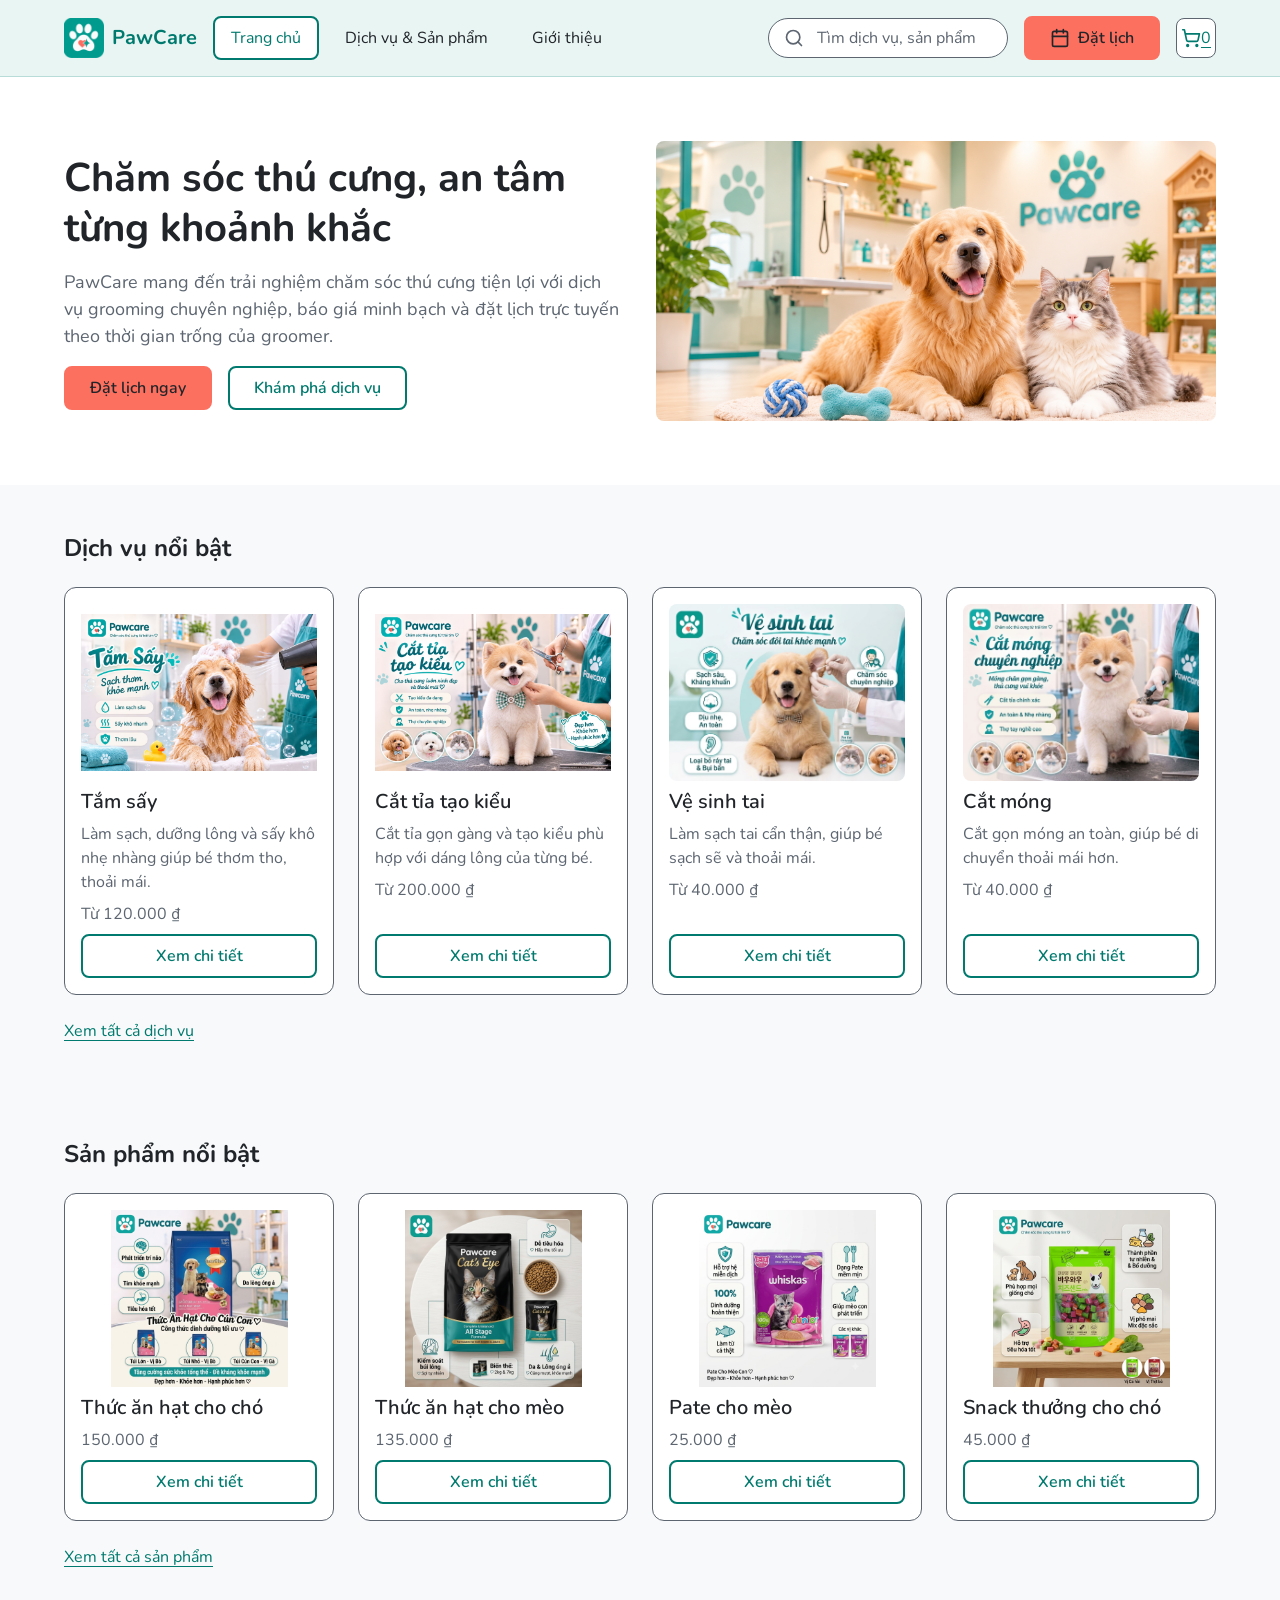
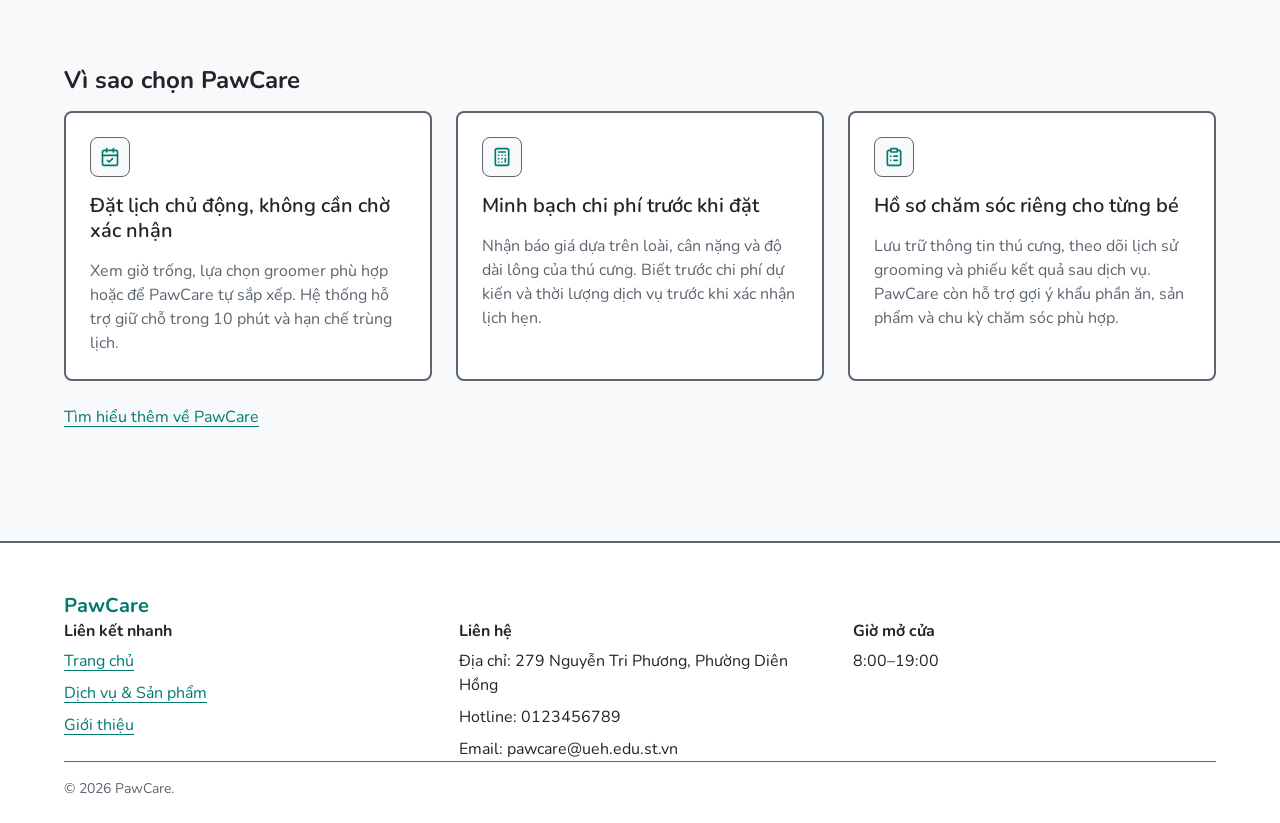
==== commit 9605c3e9: "chore: tạo cấu trúc thư mục js, trang cart.html, nối script và biểu tượng giỏ" ====
--- a/index.html
+++ b/index.html
@@ -7,9 +7,15 @@
   <title>Trang chủ – PawCare (wireframe)</title>
   <!-- Một file CSS dùng chung cho cả 4 trang -->
   <link rel="stylesheet" href="css/style.css">
+  <!-- Nạp script: thứ tự quan trọng (dữ liệu → dùng chung → logic → giao diện → trang) -->
+  <script defer src="js/data/products.js"></script>
+  <script defer src="js/utils/format.js"></script>
+  <script defer src="js/services/cart.js"></script>
+  <script defer src="js/services/booking.js"></script>
+  <script defer src="js/components/header.js"></script>
 </head>
 <body>
-
+ 
   <!-- ===== HEADER (giống hệt ở 4 trang, chỉ khác aria-current) ===== -->
   <header class="site-header">
     <div class="container header-inner">
@@ -18,7 +24,7 @@
         <img class="logo-img" src="images/logo/logo-icon.png" alt="" width="40" height="40">
         PawCare
       </a>
-
+ 
       <!-- Menu chính: 3 liên kết -->
       <nav class="main-nav" aria-label="Menu chính">
         <ul class="nav-list">
@@ -27,7 +33,7 @@
           <li><a href="about.html">Giới thiệu</a></li>
         </ul>
       </nav>
-
+ 
       <!-- Ô tìm kiếm: chỉ là giao diện, không có form gửi dữ liệu -->
       <div class="search" role="search">
         <label for="search-input">Tìm kiếm</label>
@@ -38,7 +44,7 @@
         </svg>
         <input id="search-input" type="search" placeholder="Tìm dịch vụ, sản phẩm">
       </div>
-
+ 
       <!-- Nút Đặt lịch dẫn tới trang danh sách -->
       <a class="btn btn-primary header-btn" href="products.html">
         <!-- Icon lịch (Lucide "calendar") -->
@@ -50,20 +56,21 @@
         </svg>
         Đặt lịch
       </a>
-
-      <!-- Biểu tượng giỏ hàng (Lucide "shopping-cart"), chưa xử lý nghiệp vụ -->
-      <div class="cart-box" role="img" aria-label="Giỏ hàng">
+ 
+      <!-- Giỏ hàng: dẫn tới cart.html; số lượng do js/components/header.js cập nhật -->
+      <a class="cart-box" href="cart.html" aria-label="Giỏ hàng">
         <svg xmlns="http://www.w3.org/2000/svg" width="20" height="20" viewBox="0 0 24 24" fill="none" stroke="currentColor" stroke-width="2" stroke-linecap="round" stroke-linejoin="round" aria-hidden="true" focusable="false">
           <circle cx="8" cy="21" r="1"></circle>
           <circle cx="19" cy="21" r="1"></circle>
           <path d="M2.05 2.05h2l2.66 12.42a2 2 0 0 0 2 1.58h9.78a2 2 0 0 0 1.95-1.57l1.65-7.43H5.12"></path>
         </svg>
-      </div>
+        <span id="cart-count">0</span>
+      </a>
     </div>
   </header>
-
+ 
   <main>
-
+ 
     <!-- ===== BANNER ===== -->
     <section class="hero" aria-labelledby="hero-title">
       <div class="container hero-inner">
@@ -75,100 +82,101 @@
             <a class="btn btn-outline" href="#services">Khám phá dịch vụ</a>
           </div>
         </div>
-        <img class="hero-img" src="images/pages/banner-trangchu.jpg" alt="Thú cưng được chăm sóc tại PawCare" width="1366" height="500">      </div>
-    </section>
-
+        <img class="hero-img" src="images/pages/banner-trangchu.jpg" alt="Thú cưng được chăm sóc tại PawCare" width="1366" height="500">
+      </div>
+    </section>
+ 
     <!-- ===== DỊCH VỤ NỔI BẬT ===== -->
     <section class="section" id="services" aria-labelledby="services-title">
       <div class="container">
         <div class="section-head">
           <h2 id="services-title">Dịch vụ nổi bật</h2>
         </div>
-
+ 
         <div class="grid grid-4">
           <article class="card">
             <img class="card-img" src="images/services/tam-say.jpg" alt="Dịch vụ tắm sấy cho thú cưng tại PawCare" width="800" height="600" loading="lazy">
             <h3 class="card-title">Tắm sấy</h3>
             <p class="card-text">Làm sạch, dưỡng lông và sấy khô nhẹ nhàng giúp bé thơm tho, thoải mái.</p>
             <p class="card-price"><data value="120000">Từ 120.000 ₫</data></p>
-            <a class="btn btn-outline card-action" href="product-detail.html" aria-label="Xem chi tiết Tắm sấy">Xem chi tiết</a>
-          </article>
-
+            <a class="btn btn-outline card-action" href="product-detail.html?id=1" aria-label="Xem chi tiết Tắm sấy">Xem chi tiết</a>
+          </article>
+ 
           <article class="card">
             <img class="card-img" src="images/services/cat-tia.jpg" alt="Dịch vụ cắt tỉa tạo kiểu cho thú cưng tại PawCare" width="800" height="600" loading="lazy">
             <h3 class="card-title">Cắt tỉa tạo kiểu</h3>
             <p class="card-text">Cắt tỉa gọn gàng và tạo kiểu phù hợp với dáng lông của từng bé.</p>
             <p class="card-price"><data value="200000">Từ 200.000 ₫</data></p>
-            <a class="btn btn-outline card-action" href="product-detail.html" aria-label="Xem chi tiết Cắt tỉa tạo kiểu">Xem chi tiết</a>
-          </article>
-
+            <a class="btn btn-outline card-action" href="product-detail.html?id=2" aria-label="Xem chi tiết Cắt tỉa tạo kiểu">Xem chi tiết</a>
+          </article>
+ 
           <article class="card">
             <img class="card-img" src="images/services/ve-sinh-tai.jpg" alt="Dịch vụ vệ sinh tai cho thú cưng tại PawCare" width="800" height="600" loading="lazy">
             <h3 class="card-title">Vệ sinh tai</h3>
             <p class="card-text">Làm sạch tai cẩn thận, giúp bé sạch sẽ và thoải mái.</p>
             <p class="card-price"><data value="40000">Từ 40.000 ₫</data></p>
-            <a class="btn btn-outline card-action" href="product-detail.html" aria-label="Xem chi tiết Vệ sinh tai">Xem chi tiết</a>
-          </article>
-
+            <a class="btn btn-outline card-action" href="product-detail.html?id=3" aria-label="Xem chi tiết Vệ sinh tai">Xem chi tiết</a>
+          </article>
+ 
           <article class="card">
             <img class="card-img" src="images/services/cat-mong.jpg" alt="Dịch vụ cắt móng cho thú cưng tại PawCare" width="800" height="600" loading="lazy">
             <h3 class="card-title">Cắt móng</h3>
             <p class="card-text">Cắt gọn móng an toàn, giúp bé di chuyển thoải mái hơn.</p>
             <p class="card-price"><data value="40000">Từ 40.000 ₫</data></p>
-            <a class="btn btn-outline card-action" href="product-detail.html" aria-label="Xem chi tiết Cắt móng">Xem chi tiết</a>
-          </article>
-        </div>
-
+            <a class="btn btn-outline card-action" href="product-detail.html?id=4" aria-label="Xem chi tiết Cắt móng">Xem chi tiết</a>
+          </article>
+        </div>
+ 
         <p class="more-link"><a href="products.html">Xem tất cả dịch vụ</a></p>
       </div>
     </section>
-
+ 
     <!-- ===== SẢN PHẨM NỔI BẬT ===== -->
     <section class="section" aria-labelledby="products-title">
       <div class="container">
         <div class="section-head">
           <h2 id="products-title">Sản phẩm nổi bật</h2>
         </div>
-
+ 
         <div class="grid grid-4">
           <article class="card">
             <img class="card-img" src="images/products/thucan-hat-cho.jpg" alt="Thức ăn hạt cho chó" width="800" height="600" loading="lazy">
             <h3 class="card-title">Thức ăn hạt cho chó</h3>
             <p class="card-price"><data value="150000">150.000 ₫</data></p>
-            <a class="btn btn-outline card-action" href="product-detail.html" aria-label="Xem chi tiết Thức ăn hạt cho chó">Xem chi tiết</a>
-          </article>
-
+            <a class="btn btn-outline card-action" href="product-detail.html?id=8" aria-label="Xem chi tiết Thức ăn hạt cho chó">Xem chi tiết</a>
+          </article>
+ 
           <article class="card">
             <img class="card-img" src="images/products/thucan-hat-meo.jpg" alt="Thức ăn hạt cho mèo" width="800" height="600" loading="lazy">
             <h3 class="card-title">Thức ăn hạt cho mèo</h3>
             <p class="card-price"><data value="135000">135.000 ₫</data></p>
-            <a class="btn btn-outline card-action" href="product-detail.html" aria-label="Xem chi tiết Thức ăn hạt cho mèo">Xem chi tiết</a>
-          </article>
-
+            <a class="btn btn-outline card-action" href="product-detail.html?id=9" aria-label="Xem chi tiết Thức ăn hạt cho mèo">Xem chi tiết</a>
+          </article>
+ 
           <article class="card">
             <img class="card-img" src="images/products/pate-meo.jpg" alt="Pate cho mèo" width="800" height="600" loading="lazy">
             <h3 class="card-title">Pate cho mèo</h3>
             <p class="card-price"><data value="25000">25.000 ₫</data></p>
-            <a class="btn btn-outline card-action" href="product-detail.html" aria-label="Xem chi tiết Pate cho mèo">Xem chi tiết</a>
-          </article>
-
+            <a class="btn btn-outline card-action" href="product-detail.html?id=10" aria-label="Xem chi tiết Pate cho mèo">Xem chi tiết</a>
+          </article>
+ 
           <article class="card">
             <img class="card-img" src="images/products/snack-cho.jpg" alt="Snack thưởng cho chó" width="800" height="600" loading="lazy">
             <h3 class="card-title">Snack thưởng cho chó</h3>
             <p class="card-price"><data value="45000">45.000 ₫</data></p>
-            <a class="btn btn-outline card-action" href="product-detail.html" aria-label="Xem chi tiết Snack thưởng cho chó">Xem chi tiết</a>
-          </article>
-        </div>
-
+            <a class="btn btn-outline card-action" href="product-detail.html?id=11" aria-label="Xem chi tiết Snack thưởng cho chó">Xem chi tiết</a>
+          </article>
+        </div>
+ 
         <p class="more-link"><a href="products.html">Xem tất cả sản phẩm</a></p>
       </div>
     </section>
-
+ 
     <!-- ===== VÌ SAO CHỌN PAWCARE ===== -->
     <section class="section" aria-labelledby="why-title">
       <div class="container">
         <h2 id="why-title">Vì sao chọn PawCare</h2>
-
+ 
         <div class="grid grid-3 why-grid">
           <div class="feature-box">
             <span class="feature-icon">
@@ -184,7 +192,7 @@
             <h3>Đặt lịch chủ động, không cần chờ xác nhận</h3>
             <p>Xem giờ trống, lựa chọn groomer phù hợp hoặc để PawCare tự sắp xếp. Hệ thống hỗ trợ giữ chỗ trong 10 phút và hạn chế trùng lịch.</p>
           </div>
-
+ 
           <div class="feature-box">
             <span class="feature-icon">
               <!-- Icon Lucide "calculator" -->
@@ -204,7 +212,7 @@
             <h3>Minh bạch chi phí trước khi đặt</h3>
             <p>Nhận báo giá dựa trên loài, cân nặng và độ dài lông của thú cưng. Biết trước chi phí dự kiến và thời lượng dịch vụ trước khi xác nhận lịch hẹn.</p>
           </div>
-
+ 
           <div class="feature-box">
             <span class="feature-icon">
               <!-- Icon Lucide "clipboard-list" -->
@@ -221,17 +229,17 @@
             <p>Lưu trữ thông tin thú cưng, theo dõi lịch sử grooming và phiếu kết quả sau dịch vụ. PawCare còn hỗ trợ gợi ý khẩu phần ăn, sản phẩm và chu kỳ chăm sóc phù hợp.</p>
           </div>
         </div>
-
+ 
         <!-- Liên kết sang trang Giới thiệu -->
         <p class="more-link"><a href="about.html">Tìm hiểu thêm về PawCare</a></p>
       </div>
     </section>
-
+ 
   <!-- ===== FOOTER (giống hệt ở 4 trang) ===== -->
   <footer class="site-footer">
     <div class="container">
       <p class="footer-brand">PawCare</p>
-
+ 
       <div class="footer-cols">
         <div>
           <h2 class="footer-title">Liên kết nhanh</h2>
@@ -241,7 +249,7 @@
             <li><a href="about.html">Giới thiệu</a></li>
           </ul>
         </div>
-
+ 
         <div>
           <h2 class="footer-title">Liên hệ</h2>
           <ul class="footer-list">
@@ -250,16 +258,16 @@
             <li>Email: pawcare@ueh.edu.st.vn</li>
           </ul>
         </div>
-
+ 
         <div>
           <h2 class="footer-title">Giờ mở cửa</h2>
           <p>8:00–19:00</p>
         </div>
       </div>
-
+ 
       <p class="copyright">© 2026 PawCare.</p>
     </div>
   </footer>
-
+ 
 </body>
-</html>
+</html>
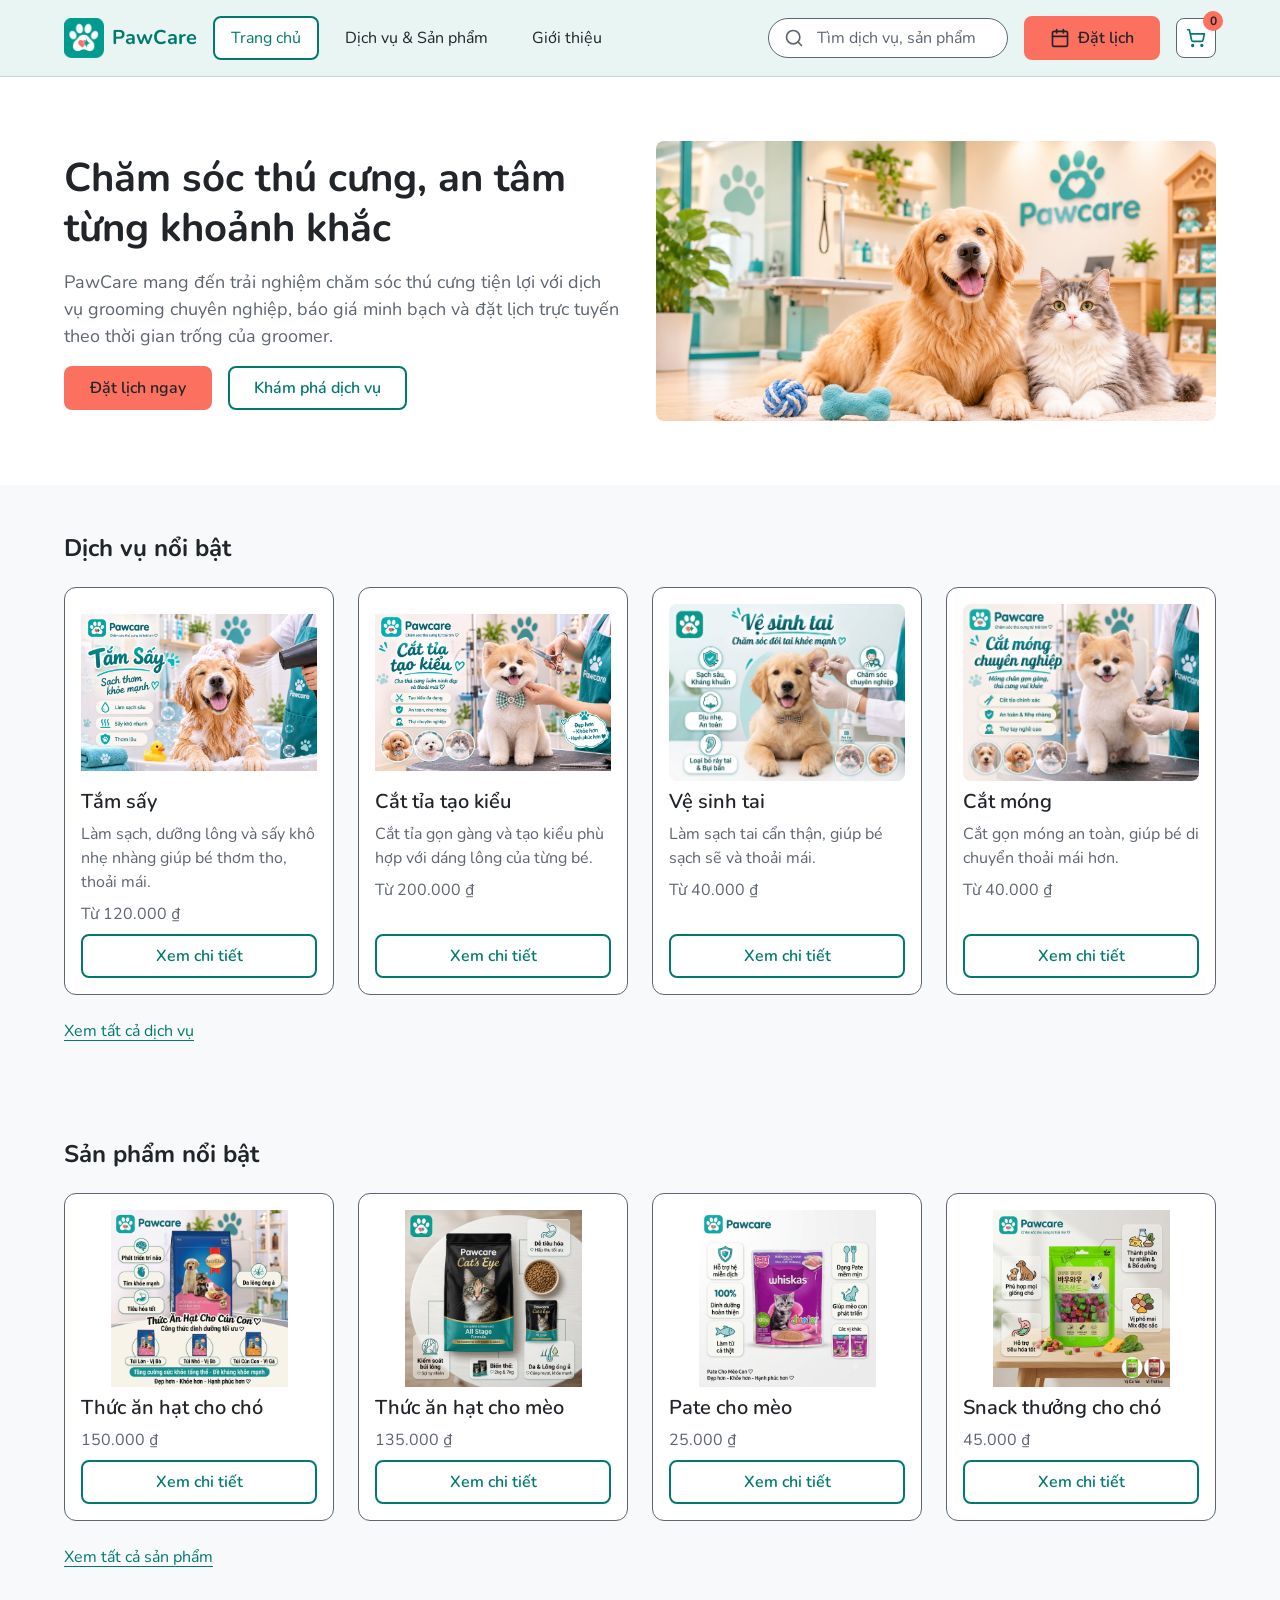
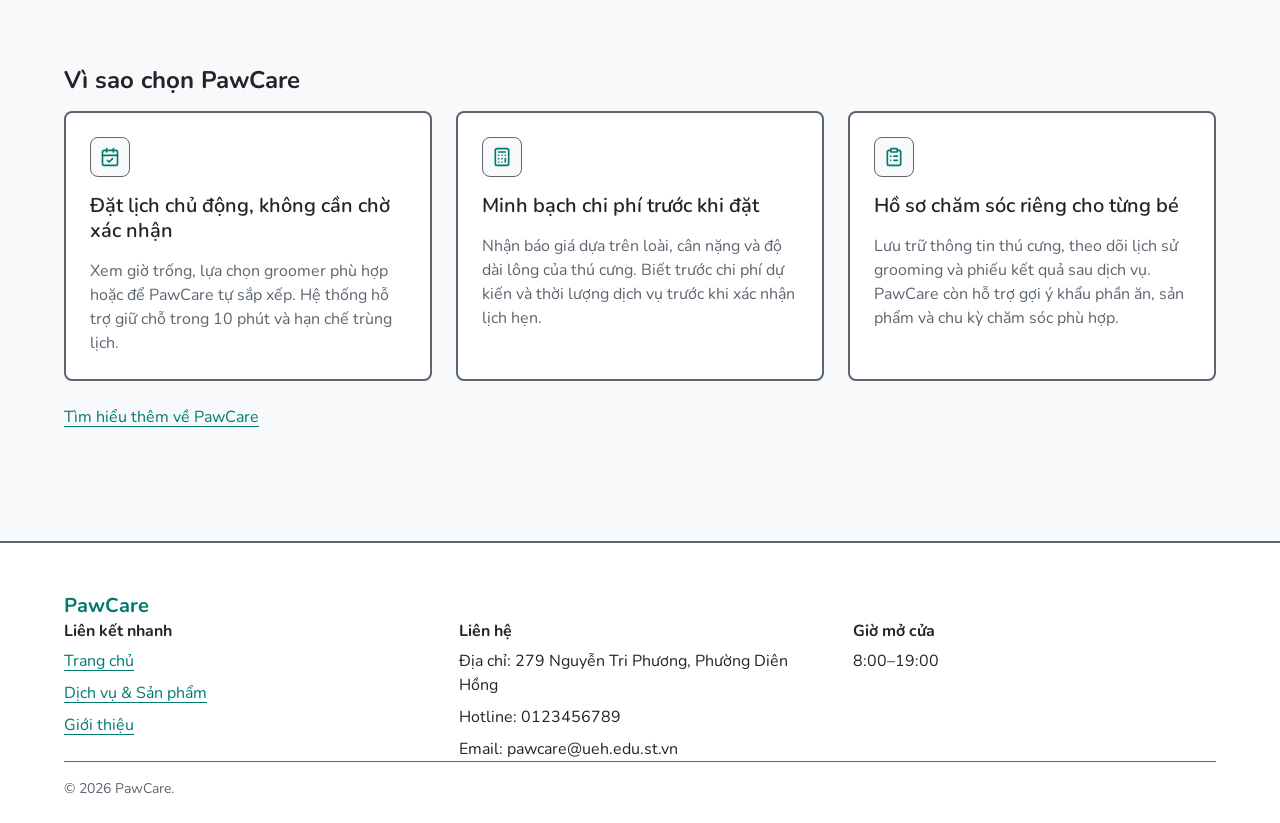
==== commit 2278df7a: "refactor: tách style.css thành base, layout, components, pages" ====
--- a/index.html
+++ b/index.html
@@ -6,7 +6,11 @@
   <meta name="viewport" content="width=device-width, initial-scale=1">
   <title>Trang chủ – PawCare (wireframe)</title>
   <!-- Một file CSS dùng chung cho cả 4 trang -->
-  <link rel="stylesheet" href="css/style.css">
+  <link rel="stylesheet" href="css/base.css">
+  <link rel="stylesheet" href="css/layout.css">
+  <link rel="stylesheet" href="css/components.css">
+  <link rel="stylesheet" href="css/pages.css">
+  <link rel="stylesheet" href="css/booking.css">
   <!-- Nạp script: thứ tự quan trọng (dữ liệu → dùng chung → logic → giao diện → trang) -->
   <script defer src="js/data/products.js"></script>
   <script defer src="js/utils/format.js"></script>
--- a/css/base.css
+++ b/css/base.css
@@ -0,0 +1,134 @@
+/* =========================================================
+   PawCare – base.css
+   NỀN TẢNG DÙNG CHUNG: biến CSS + reset + chữ + liên kết + focus.
+   Thứ tự nạp trong <head> (bắt buộc đúng thứ tự):
+     1. base.css        biến, nền tảng            (file này)
+     2. layout.css      khung chứa, lưới, header, footer
+     3. components.css  nút, thẻ, bảng, FAQ...
+     4. pages.css       riêng từng trang
+     5. file riêng của tính năng (products / cart / calculator / booking .css)
+   Cách viết: "desktop trước" – kiểu mặc định cho 1366px; các khối
+   @media ở cuối MỖI phần ghi đè cho máy tính bảng (≤1023px) và
+   điện thoại (≤599px). Mốc kiểm thử: 1366 / 768 / 390 px.
+   ========================================================= */
+ 
+@import url("https://fonts.googleapis.com/css2?family=Nunito:wght@400;600;700&display=swap");
+ 
+ 
+/* ---------- 1. BIẾN CSS ----------
+   Muốn đổi bảng màu thật sau này: chỉ sửa giá trị ở đây. */
+:root {
+  /* Màu – theo docs/ui-design.md, mục 1 */
+  --color-bg: #F8F9FA;                /* nền web */
+  --color-card: #FFFFFF;              /* nền card, header, ô nhập */
+  --color-surface: var(--color-card); /* nền khối phụ (docs chưa quy định riêng → dùng màu card) */
+  --color-text: #212529;              /* chữ chính */
+  --color-muted: #5C6570;             /* chữ phụ */
+  --color-primary: #007A6E;           /* màu chính: liên kết, viền nút phụ */
+  --color-primary-hover: #00665C;     /* hover, focus */
+  --color-on-primary: #FFFFFF;        /* chữ đặt trên nền màu chính/hover */
+  --color-accent: #FC7060;            /* nền nút chính */
+  --color-logo: #00A090;              /* màu logo – chỉ dùng trang trí */
+  --color-border: var(--color-muted); /* docs chưa quy định màu viền → dùng màu chữ phụ (≥ 3:1) */
+ 
+  /* Màu bổ sung cho Header (docs chưa quy định → cần cập nhật docs) */
+  --color-header-bg: #E8F5F3;         /* nền Header: teal nhạt (phương án B). A: var(--color-card), C: #FFF3F0 */
+  --color-accent-hover: #EF6551;      /* hover nút Đặt lịch: cam đậm hơn một chút (chữ #212529 ≈ 4,9:1) */
+  --color-focus-ring: #BFDEDB;        /* vầng sáng teal quanh ô tìm kiếm khi focus */
+  --color-header-line: #B8DCD7;       /* đường kẻ dưới Header: teal nhạt, chỉ trang trí */
+ 
+  /* Khoảng cách – luôn là bội của 8px */
+  --space-1: 8px;
+  --space-2: 16px;
+  --space-3: 24px;
+  --space-4: 32px;
+  --space-6: 48px;
+  --space-8: 64px;
+ 
+  /* Chữ, bo góc, viền */
+  --font-base: "Nunito", system-ui, sans-serif;
+  --radius: 8px;                      /* nút, ô nhập */
+  --radius-card: 12px;                /* card */
+  --radius-pill: 999px;               /* bo tròn hoàn toàn (ô tìm kiếm, số lượng giỏ) */
+  --border-width: 2px;
+ 
+  /* Chiều rộng tối đa của nội dung */
+  --container-width: 1200px;
+}
+ 
+ 
+/* ---------- 2. NỀN TẢNG ---------- */
+ 
+/* Tính width/height gồm cả padding và viền → dễ canh, tránh tràn ngang */
+*,
+*::before,
+*::after {
+  box-sizing: border-box;
+}
+ 
+html {
+  -webkit-text-size-adjust: 100%;
+}
+ 
+body {
+  margin: 0;
+  font-family: var(--font-base);
+  font-size: 1rem;              /* 16px */
+  font-weight: 400;
+  line-height: 1.5;
+  color: var(--color-text);
+  background-color: var(--color-bg);
+}
+ 
+img {
+  max-width: 100%;
+  height: auto;
+}
+ 
+button,
+input {
+  font: inherit;
+}
+ 
+h1,
+h2,
+h3 {
+  margin: 0 0 var(--space-2);
+  line-height: 1.25;
+  color: var(--color-text);
+}
+ 
+h1 { font-size: 2rem;    font-weight: 700; }  /* 32px */
+h2 { font-size: 1.5rem;  font-weight: 700; }  /* 24px */
+h3 { font-size: 1.25rem; font-weight: 600; }  /* 20px */
+ 
+p {
+  margin: 0 0 var(--space-2);
+}
+ 
+/* Liên kết chữ: màu chính (≈4,9:1 trên nền web), hover đổi màu + gạch dày hơn */
+a {
+  color: var(--color-primary);
+  text-decoration-thickness: 1px;
+  text-underline-offset: 4px;
+}
+ 
+a:hover {
+  color: var(--color-primary-hover);
+  text-decoration-thickness: 3px;
+}
+ 
+/* Focus bàn phím: dùng màu hover đậm (≈7:1) thay vì màu nhấn cam (chỉ ≈2,6:1) */
+a:focus-visible,
+button:focus-visible,
+input:focus-visible,
+summary:focus-visible {
+  outline: 3px solid var(--color-primary-hover);
+  outline-offset: 2px;
+}
+ 
+/* Thuộc tính hidden luôn có tác dụng, kể cả khi lớp CSS khác đặt display */
+[hidden] {
+  display: none !important;
+}
+ 
--- a/css/layout.css
+++ b/css/layout.css
@@ -0,0 +1,423 @@
+/* =========================================================
+   PawCare – layout.css
+   BỐ CỤC DÙNG CHUNG CHO MỌI TRANG:
+     1. Khung chứa (.container, .section, .section-head)
+     2. Lưới (.grid, .grid-3, .grid-4)
+     3. Header (logo, menu, tìm kiếm, nút Đặt lịch, giỏ hàng)
+     4. Footer
+     5. Responsive của các phần trên
+   ========================================================= */
+ 
+ 
+/* ---------- 1. KHUNG CHỨA ---------- */
+ 
+/* Giữ nội dung ở giữa, không rộng quá 1200px */
+.container {
+  width: 100%;
+  max-width: var(--container-width);
+  margin: 0 auto;
+  padding: 0 var(--space-3);
+}
+ 
+/* Mỗi khu nội dung lớn cách nhau đều */
+.section {
+  padding: var(--space-6) 0;
+}
+ 
+/* Dòng tiêu đề khu + liên kết "Xem tất cả" nằm cùng hàng (Flexbox) */
+.section-head {
+  display: flex;
+  flex-wrap: wrap;               /* hẹp quá thì liên kết xuống dòng */
+  justify-content: space-between;
+  align-items: baseline;
+  gap: var(--space-2);
+  margin-bottom: var(--space-3);
+}
+ 
+.section-head h2 {
+  margin: 0;
+}
+ 
+ 
+/* ---------- 2. LƯỚI ---------- */
+ 
+/* CSS Grid cho danh sách thẻ.
+   minmax(0, 1fr): cột co lại được, chữ dài không làm tràn ngang. */
+.grid {
+  display: grid;
+  gap: var(--space-3);
+}
+ 
+.grid-4 {
+  grid-template-columns: repeat(4, minmax(0, 1fr));
+  grid-auto-rows: 1fr;          /* mọi hàng cao bằng hàng cao nhất → thẻ cao đều */
+}
+ 
+.grid-3 {
+  grid-template-columns: repeat(3, minmax(0, 1fr));
+}
+ 
+ 
+/* ---------- 3. HEADER ---------- */
+ 
+.site-header {
+  background-color: var(--color-header-bg);
+  /* Đường kẻ mảnh 1px, chỉ trang trí */
+  border-bottom: 1px solid var(--color-header-line);
+}
+ 
+/* Flexbox: xếp logo – menu – tìm kiếm – nút – giỏ hàng trên một hàng */
+.header-inner {
+  display: flex;
+  flex-wrap: wrap;               /* cho phép xuống hàng ở màn hình nhỏ */
+  align-items: center;
+  gap: var(--space-2);
+  padding-top: var(--space-2);
+  padding-bottom: var(--space-2);
+}
+ 
+.logo {
+  display: flex;
+  align-items: center;
+  gap: var(--space-1);
+  font-size: 20px;
+  font-weight: 700;
+  color: var(--color-primary);
+  text-decoration: none;
+}
+ 
+.logo:hover {
+  color: var(--color-primary-hover);
+}
+ 
+.logo-img {
+  display: block;
+  width: 40px;
+  height: 40px;
+  object-fit: contain;
+}
+ 
+/* Menu chiếm phần trống còn lại, đẩy ô tìm kiếm sang phải */
+.main-nav {
+  flex: 1;
+}
+ 
+.nav-list {
+  display: flex;
+  flex-wrap: wrap;
+  gap: var(--space-1);
+  margin: 0;
+  padding: 0;
+  list-style: none;
+}
+ 
+/* Viền trong suốt có sẵn → hover chỉ đổi màu, không đổi kích thước */
+.nav-list a {
+  display: block;
+  padding: var(--space-1) var(--space-2);
+  color: var(--color-text);
+  text-decoration: none;
+  border: var(--border-width) solid transparent;
+  border-radius: var(--radius);
+  transition: color 0.2s ease, background-color 0.2s ease, border-color 0.2s ease;
+}
+ 
+.nav-list a:hover {
+  color: var(--color-primary-hover);
+  background-color: var(--color-card);
+  border-color: var(--color-primary-hover);
+}
+ 
+/* Trang hiện tại: bắt cả aria-current="page" và "true". Đặt SAU :hover */
+.nav-list a[aria-current] {
+  color: var(--color-primary);
+  background-color: var(--color-card);
+  border-color: var(--color-primary);
+}
+ 
+/* Ô tìm kiếm.
+   .search là khung định vị: icon kính lúp nằm tuyệt đối bên trái ô nhập. */
+.search {
+  position: relative;
+  display: flex;
+  align-items: center;
+}
+ 
+/* Nhãn chỉ dành cho trình đọc màn hình (icon + placeholder đã đủ nghĩa với mắt thường) */
+.search label {
+  position: absolute;
+  width: 1px;
+  height: 1px;
+  margin: -1px;
+  padding: 0;
+  overflow: hidden;
+  clip: rect(0, 0, 0, 0);
+  white-space: nowrap;
+  border: 0;
+}
+ 
+.search svg {
+  position: absolute;
+  top: 50%;
+  left: var(--space-2);
+  width: 20px;
+  height: 20px;
+  color: var(--color-muted);
+  transform: translateY(-50%);
+  pointer-events: none;          /* bấm vào icon vẫn rơi vào ô nhập */
+  transition: color 0.2s ease;
+}
+ 
+.search input {
+  width: 240px;
+  min-height: 40px;
+  padding: 0 var(--space-2) 0 var(--space-6);  /* chừa chỗ cho icon bên trái */
+  font: inherit;
+  color: var(--color-text);
+  background-color: var(--color-card);
+  border: 1px solid var(--color-border);
+  border-radius: var(--radius-pill);
+  -webkit-appearance: none;      /* Safari: cho phép bo tròn ô type="search" */
+  appearance: none;
+  transition: border-color 0.2s ease, box-shadow 0.2s ease;
+}
+ 
+.search input::placeholder {
+  color: var(--color-muted);
+  opacity: 1;
+}
+ 
+.search input:hover {
+  border-color: var(--color-primary);
+}
+ 
+/* Focus: viền đậm thêm 1px + vầng sáng teal. Không đổi kích thước ô.
+   outline trong suốt vẫn hiện ở chế độ High Contrast của Windows. */
+.search input:focus-visible {
+  border-color: var(--color-primary-hover);
+  outline: 2px solid transparent;
+  outline-offset: 2px;
+  box-shadow: 0 0 0 1px var(--color-primary-hover),
+              0 0 0 4px var(--color-focus-ring);
+}
+ 
+.search:focus-within svg {
+  color: var(--color-primary-hover);
+}
+ 
+/* Nút Đặt lịch: icon lịch + chữ, canh giữa theo chiều dọc */
+.header-btn {
+  gap: var(--space-1);
+}
+ 
+.header-btn svg {
+  flex-shrink: 0;
+  width: 20px;
+  height: 20px;
+}
+ 
+/* Giỏ hàng: liên kết sang cart.html. Số lượng (#cart-count) do
+   js/components/header.js cập nhật. */
+.cart-box {
+  position: relative;            /* làm mốc để đặt số lượng ở góc */
+  display: flex;
+  align-items: center;
+  justify-content: center;
+  width: 40px;
+  height: 40px;
+  color: var(--color-primary);
+  background-color: var(--color-card);
+  border: 1px solid var(--color-border);
+  border-radius: var(--radius);
+  transition: color 0.2s ease,
+              background-color 0.2s ease,
+              border-color 0.2s ease,
+              transform 0.15s ease;
+}
+ 
+/* Là thẻ <a> nên bỏ gạch chân (cần a.cart-box để thắng a:hover) */
+a.cart-box {
+  text-decoration: none;
+}
+ 
+.cart-box svg {
+  width: 20px;
+  height: 20px;
+}
+ 
+.cart-box:hover {
+  color: var(--color-primary-hover);
+  border-color: var(--color-primary-hover);
+  background-color: #FFFFFF;
+  transform: translateY(-2px);
+}
+ 
+/* Số lượng: chấm tròn ở góc trên bên phải biểu tượng giỏ.
+   Chữ tối trên nền cam (≈5,7:1) giống nút chính; không dùng chữ trắng (chỉ ≈2,8:1). */
+#cart-count {
+  position: absolute;
+  top: -8px;
+  right: -8px;
+  min-width: 20px;
+  padding: 0 6px;
+  font-size: 12px;
+  font-weight: 700;
+  line-height: 20px;
+  text-align: center;
+  color: var(--color-text);
+  background-color: var(--color-accent);
+  border-radius: var(--radius-pill);
+}
+ 
+ 
+/* ---------- 4. FOOTER ---------- */
+ 
+.site-footer {
+  margin-top: var(--space-8);
+  padding: var(--space-6) 0 var(--space-3);
+  background-color: var(--color-surface);
+  border-top: var(--border-width) solid var(--color-border);
+}
+ 
+.footer-brand {
+  margin-bottom: var(--space-3);
+  font-size: 20px;
+  font-weight: 700;
+  color: var(--color-primary);
+}
+ 
+/* Grid 3 cột: Liên kết nhanh – Liên hệ – Giờ mở cửa */
+.footer-cols {
+  display: grid;
+  grid-template-columns: repeat(3, minmax(0, 1fr));
+  gap: var(--space-4);
+}
+ 
+.footer-title {
+  margin-bottom: var(--space-1);
+  font-size: 16px;
+  font-weight: 700;
+}
+ 
+.footer-list {
+  display: flex;
+  flex-direction: column;
+  gap: var(--space-1);
+  margin: 0;
+  padding: 0;
+  list-style: none;
+}
+ 
+.site-footer p {
+  margin: 0;
+}
+ 
+.copyright {
+  margin-top: var(--space-4);
+  padding-top: var(--space-2);
+  font-size: 14px;
+  color: var(--color-muted);
+  border-top: 1px solid var(--color-border);
+}
+ 
+ 
+/* ---------- 5. RESPONSIVE (khung chứa, lưới, header, footer) ---------- */
+ 
+/* Người dùng bật "giảm chuyển động" → tắt hiệu ứng */
+@media (prefers-reduced-motion: reduce) {
+  .nav-list a,
+  .search svg,
+  .search input {
+    transition: none;
+  }
+ 
+  .cart-box {
+    transition: none !important;
+    transform: none !important;
+  }
+}
+ 
+/* MÁY TÍNH BẢNG (mốc kiểm tra: 768px) */
+@media (max-width: 1023px) {
+  /* Menu xuống hàng thứ hai, chiếm hết chiều ngang */
+  .main-nav {
+    order: 5;
+    flex-basis: 100%;
+  }
+ 
+  /* Ô tìm kiếm, nút, giỏ hàng dồn sang phải ở hàng một */
+  .search {
+    margin-left: auto;
+  }
+ 
+  /* 4 cột → 2 cột */
+  .grid-4 {
+    grid-template-columns: repeat(2, minmax(0, 1fr));
+  }
+}
+ 
+/* ĐIỆN THOẠI (mốc kiểm tra: 390px) */
+@media (max-width: 599px) {
+  /* Lề an toàn 2 bên, không chạm sát mép màn hình */
+  .container {
+    padding: 0 var(--space-2);
+  }
+ 
+  /* Header: lề trên và lề dưới */
+  .site-header {
+    padding-top: var(--space-2);
+    padding-bottom: var(--space-2);
+  }
+ 
+  /* Header 3 hàng: [logo ... Đặt lịch, giỏ] / [tìm kiếm] / [menu] */
+  .header-inner {
+    padding-top: 0;                /* reset padding trong để không bị nhân đôi khoảng cách */
+    padding-bottom: 0;
+    gap: var(--space-2);
+  }
+ 
+  .header-btn {
+    margin-left: auto;
+  }
+ 
+  .search {
+    order: 4;
+    flex-basis: 100%;
+    width: 100%;
+    margin-top: var(--space-1);    /* cách hàng logo 8px */
+    margin-left: 0;
+  }
+ 
+  .search input {
+    flex: 1;
+    width: 100%;
+    min-width: 0;                  /* cho phép ô nhập co lại, tránh tràn */
+  }
+ 
+  /* Menu: căn trái, gọn, có khoảng đệm trước đường kẻ dưới header */
+  .nav-list {
+    justify-content: flex-start;
+    margin-top: var(--space-1);
+    margin-bottom: var(--space-1);
+  }
+ 
+  .nav-list a {
+    padding: 6px 12px;
+    font-size: 14px;
+  }
+ 
+  /* Mọi lưới thẻ → 1 cột */
+  .grid-4,
+  .grid-3 {
+    grid-template-columns: 1fr;
+  }
+ 
+  .grid-4 {
+    grid-auto-rows: auto;          /* 1 cột thì không cần ép cao đều */
+  }
+ 
+  .footer-cols {
+    grid-template-columns: 1fr;
+  }
+}
+ 
--- a/css/components.css
+++ b/css/components.css
@@ -0,0 +1,318 @@
+/* =========================================================
+   PawCare – components.css
+   THÀNH PHẦN DÙNG LẠI Ở NHIỀU TRANG:
+     1. Nút (.btn, .btn-primary, .btn-outline, .btn-large)
+     2. Thẻ dịch vụ / sản phẩm (.card và các phần con)
+     3. Ô nổi bật (.feature-box, .feature-icon)
+     4. Danh sách thuộc tính (.attr-list)
+     5. Bảng giá (.table-wrap, .price-table)
+     6. Câu hỏi thường gặp (.faq-item)
+     7. Responsive và giảm chuyển động
+   ========================================================= */
+ 
+ 
+/* ---------- 1. NÚT ---------- */
+ 
+.btn {
+  display: inline-flex;
+  align-items: center;
+  justify-content: center;
+  min-height: 40px;
+  padding: var(--space-1) var(--space-3);
+  font: inherit;
+  font-weight: 600;
+  text-align: center;
+  text-decoration: none;
+  border: var(--border-width) solid var(--color-primary);
+  border-radius: var(--radius);
+  cursor: pointer;
+  transition: color 0.2s ease,
+              background-color 0.2s ease,
+              border-color 0.2s ease,
+              transform 0.15s ease,
+              box-shadow 0.15s ease;
+}
+ 
+/* Hover: nút nhấc lên 2px. Nhấn xuống: về chỗ cũ. */
+.btn:hover {
+  transform: translateY(-2px);
+  box-shadow: 0 4px 10px rgba(0, 0, 0, 0.1);
+}
+ 
+.btn:active {
+  transform: translateY(0);
+  box-shadow: none;
+}
+ 
+/* Nút chính: nền nhấn cam, chữ tối (≈5,7:1). Hover: nền #00665C, chữ trắng */
+.btn-primary {
+  color: var(--color-text);
+  background-color: var(--color-accent);
+  border-color: var(--color-accent);
+}
+ 
+.btn-primary:hover {
+  color: var(--color-on-primary);
+  background-color: var(--color-primary-hover);
+  border-color: var(--color-primary-hover);
+}
+ 
+/* Nút phụ: nền trắng, viền + chữ màu chính. Hover: nền #00665C, chữ trắng */
+.btn-outline {
+  color: var(--color-primary);
+  background-color: var(--color-card);
+  border-color: var(--color-primary);
+}
+ 
+.btn-outline:hover {
+  color: var(--color-on-primary);
+  background-color: var(--color-primary-hover);
+  border-color: var(--color-primary-hover);
+}
+ 
+/* Docs: nút phụ khi focus có vòng viền 2px */
+.btn-outline:focus-visible {
+  outline-width: var(--border-width);
+}
+ 
+/* Nút to, dễ bấm (trang chi tiết) */
+.btn-large {
+  width: 100%;
+  max-width: 320px;
+  min-height: 56px;
+  padding: var(--space-2) var(--space-4);
+  font-size: 18px;
+}
+ 
+ 
+/* ---------- 2. THẺ DỊCH VỤ / SẢN PHẨM ---------- */
+ 
+/* Thẻ: nền trắng, bo góc 12px. overflow: hidden giữ ảnh phóng to không tràn viền. */
+.card {
+  display: flex;
+  flex-direction: column;
+  gap: var(--space-1);
+  padding: var(--space-2);
+  overflow: hidden;
+  background-color: var(--color-card);
+  border: 1px solid var(--color-border);
+  border-radius: var(--radius-card);
+  transition: transform 0.25s ease, box-shadow 0.25s ease, border-color 0.25s ease;
+}
+ 
+/* Rê chuột: thẻ nổi lên */
+.card:hover {
+  transform: translateY(-4px);
+  box-shadow: 0 8px 24px rgba(33, 37, 41, 0.12);
+  border-color: var(--color-primary-hover);
+}
+ 
+/* Người dùng bàn phím: Tab vào nút trong thẻ thì thẻ cũng nổi lên như khi hover */
+.card:focus-within {
+  box-shadow: 0 8px 24px rgba(33, 37, 41, 0.12);
+  border-color: var(--color-primary-hover);
+}
+ 
+.card-title {
+  margin: 0;
+  overflow-wrap: anywhere;      /* tên dài thì xuống dòng, không tràn */
+}
+ 
+.card-price {
+  margin: 0;
+  color: var(--color-muted);
+}
+ 
+/* Mô tả ngắn và dòng hướng dẫn giá */
+.card-text {
+  margin: 0;
+  color: var(--color-muted);
+}
+ 
+.card-note {
+  margin: 0;
+  font-size: 14px;
+  color: var(--color-muted);
+}
+ 
+/* margin-top: auto đẩy nút xuống đáy thẻ → các nút thẳng hàng */
+.card-action {
+  margin-top: auto;
+}
+ 
+/* Ảnh thẻ: hiện trọn vẹn, không cắt, không méo.
+   Tỉ lệ khung khớp tỉ lệ ảnh nên không có viền thừa. */
+.card-img {
+  display: block;
+  width: 100%;
+  aspect-ratio: 4 / 3;          /* khớp ảnh dịch vụ 400×300 */
+  object-fit: contain;
+  background-color: var(--color-card);
+  border-radius: var(--radius);
+}
+ 
+.card-img-square {
+  aspect-ratio: 1 / 1;          /* khớp ảnh sản phẩm 400×400 (đặt SAU .card-img để thắng) */
+}
+ 
+.card-img,
+.card-img-square {
+  transition: transform 0.3s ease;
+}
+ 
+.card:hover .card-img,
+.card:hover .card-img-square {
+  transform: scale(1.04);       /* phóng to nhẹ ảnh khi hover vào thẻ */
+}
+ 
+/* Trang danh sách: ảnh nằm trong .card-media nên cần quy tắc riêng, giống .card-img */
+.card-media {
+  overflow: hidden;
+  border-radius: var(--radius);
+}
+ 
+.card-media img {
+  transition: transform 0.3s ease;
+}
+ 
+.card:hover .card-media img {
+  transform: scale(1.04);
+}
+ 
+ 
+/* ---------- 3. Ô NỔI BẬT ---------- */
+ 
+/* Ô "Vì sao chọn PawCare", ô "Giá trị" */
+.feature-box {
+  padding: var(--space-3);
+  background-color: var(--color-surface);
+  border: var(--border-width) solid var(--color-border);
+  border-radius: var(--radius);
+}
+ 
+.feature-box p {
+  margin: 0;
+  color: var(--color-muted);
+}
+ 
+/* Khung icon nhỏ */
+.feature-icon {
+  display: flex;
+  align-items: center;
+  justify-content: center;
+  width: 40px;
+  height: 40px;
+  margin-bottom: var(--space-2);
+  color: var(--color-primary);
+  background-color: var(--color-bg);
+  border: 1px solid var(--color-border);
+  border-radius: var(--radius);
+}
+ 
+ 
+/* ---------- 4. DANH SÁCH THUỘC TÍNH / LIÊN HỆ ---------- */
+ 
+/* Grid 2 cột (nhãn – giá trị) */
+.attr-list {
+  display: grid;
+  grid-template-columns: max-content 1fr;
+  gap: var(--space-1) var(--space-3);
+  margin: 0;
+}
+ 
+.attr-list dt {
+  font-weight: 600;
+}
+ 
+.attr-list dd {
+  margin: 0;
+}
+ 
+ 
+/* ---------- 5. BẢNG GIÁ ---------- */
+ 
+/* Nếu quá hẹp thì cuộn trong khung, trang không tràn ngang */
+.table-wrap {
+  overflow-x: auto;
+}
+ 
+.price-table {
+  width: 100%;
+  border-collapse: collapse;
+}
+ 
+.price-table caption {
+  padding-bottom: var(--space-1);
+  text-align: left;
+  color: var(--color-muted);
+}
+ 
+.price-table th,
+.price-table td {
+  padding: var(--space-1) var(--space-2);
+  text-align: left;
+  border: 1px solid var(--color-border);
+}
+ 
+.price-table thead th {
+  background-color: var(--color-surface);
+}
+ 
+/* Tô xen kẽ dòng, ghi chú cuối bảng */
+.price-table tbody tr:nth-child(even) {
+  background-color: var(--color-bg);
+}
+ 
+.price-table tfoot td {
+  font-size: 14px;
+  color: var(--color-muted);
+}
+ 
+ 
+/* ---------- 6. CÂU HỎI THƯỜNG GẶP ---------- */
+ 
+.faq-item {
+  margin-bottom: var(--space-1);
+  padding: var(--space-1) var(--space-2);
+  background-color: var(--color-card);
+  border: 1px solid var(--color-border);
+  border-radius: var(--radius);
+}
+ 
+.faq-item summary {
+  font-weight: 600;
+  cursor: pointer;
+  transition: color 0.2s ease, background-color 0.2s ease;
+}
+ 
+.faq-item summary:hover {
+  color: var(--color-primary-hover);
+}
+ 
+.faq-item p {
+  margin: var(--space-1) 0 0;
+}
+ 
+ 
+/* ---------- 7. RESPONSIVE VÀ GIẢM CHUYỂN ĐỘNG ---------- */
+ 
+/* Người dùng bật "giảm chuyển động" → tắt hiệu ứng chuyển và nhấc/phóng to */
+@media (prefers-reduced-motion: reduce) {
+  .btn,
+  .card,
+  .card-img,
+  .card-img-square,
+  .card-media img,
+  .faq-item summary {
+    transition: none !important;
+    transform: none !important;
+  }
+}
+ 
+/* ĐIỆN THOẠI (mốc kiểm tra: 390px) */
+@media (max-width: 599px) {
+  .btn-large {
+    max-width: none;
+  }
+}
+ 
--- a/css/pages.css
+++ b/css/pages.css
@@ -0,0 +1,306 @@
+/* =========================================================
+   PawCare – pages.css
+   RIÊNG TỪNG TRANG (khối nào chỉ thuộc một trang thì nằm ở đây):
+     1. Trang chủ        (index.html)
+     2. Trang danh sách  (products.html)
+     3. Trang chi tiết   (product-detail.html)
+     4. Trang giới thiệu (about.html)
+     5. Responsive và giảm chuyển động
+   Giao diện của tính năng Buổi 3 nằm ở file riêng:
+   products.css, cart.css, calculator.css, booking.css.
+   ========================================================= */
+ 
+ 
+/* ---------- 1. TRANG CHỦ ---------- */
+ 
+/* Banner: Grid 2 cột (chữ trái, ảnh phải) */
+.hero {
+  padding: var(--space-8) 0;
+  background-color: var(--color-surface);
+}
+ 
+.hero-inner {
+  display: grid;
+  grid-template-columns: 1fr 1fr;
+  align-items: center;
+  gap: var(--space-4);
+}
+ 
+.hero-title {
+  font-size: 40px;
+}
+ 
+.hero-text {
+  font-size: 18px;
+  color: var(--color-muted);
+}
+ 
+/* Nhóm 2 nút CTA */
+.hero-actions {
+  display: flex;
+  flex-wrap: wrap;
+  gap: var(--space-2);
+}
+ 
+/* Ảnh banner: lấp đầy khung (cover), không méo, không khoảng trắng.
+   Ảnh gốc 1366×500 nên desktop dùng khung 2/1 để cắt ít nhất.
+   Nếu chó/mèo/logo bị cắt, chỉnh object-position (VD: 30% center). */
+.hero-img {
+  display: block;
+  width: 100%;
+  aspect-ratio: 2 / 1;
+  object-fit: cover;
+  object-position: center;
+  background-color: var(--color-card);
+  border-radius: var(--radius);
+}
+ 
+.more-link {
+  margin: var(--space-3) 0 0;
+}
+ 
+ 
+/* ---------- 2. TRANG DANH SÁCH ---------- */
+ 
+/* Tiêu đề trang */
+.page-head {
+  padding-top: var(--space-2);
+}
+ 
+.page-desc {
+  color: var(--color-muted);
+}
+ 
+ 
+/* ---------- 3. TRANG CHI TIẾT ---------- */
+ 
+/* Liên kết quay lại: cách header 24px phía trên, cách khối chi tiết 24px phía dưới */
+.back-link {
+  display: inline-block;
+  margin-top: var(--space-3);
+  margin-bottom: var(--space-3);
+  font-weight: 600;
+  text-decoration: none;
+}
+ 
+.back-link:hover {
+  text-decoration: underline;
+}
+ 
+/* Grid 2 cột: ảnh trái, thông tin phải */
+.detail {
+  display: grid;
+  grid-template-columns: 1fr 1fr;
+  align-items: start;
+  gap: var(--space-6);
+}
+ 
+/* Cột ảnh */
+.gallery {
+  display: flex;
+  flex-direction: column;
+  gap: var(--space-2);
+}
+ 
+.gallery img {
+  display: block;
+  width: 100%;
+  object-fit: contain;          /* ảnh hiện trọn vẹn, không cắt */
+  background-color: var(--color-card);
+  border-radius: var(--radius);
+}
+ 
+.gallery-main {
+  margin: 0;
+}
+ 
+.gallery-main img {
+  aspect-ratio: 1 / 1;          /* khớp ảnh chính 600×600 */
+}
+ 
+.gallery-main figcaption {
+  margin-top: var(--space-1);
+  font-size: 14px;
+  color: var(--color-muted);
+}
+ 
+.thumbs {
+  display: grid;
+  grid-template-columns: repeat(3, minmax(0, 1fr));
+  gap: var(--space-2);
+}
+ 
+/* Ảnh nhỏ: chỉ là ảnh minh họa, không bấm được nên chỉ đổi viền nhẹ khi rê chuột */
+.thumbs img {
+  aspect-ratio: 1 / 1;
+  border: 2px solid transparent;
+  transition: border-color 0.2s ease;
+}
+ 
+.thumbs img:hover {
+  border-color: var(--color-primary);
+}
+ 
+/* Cột thông tin */
+.detail-info {
+  display: flex;
+  flex-direction: column;
+  gap: var(--space-4);
+}
+ 
+.detail-info h2 {
+  margin-bottom: var(--space-1);
+}
+ 
+.detail-price {
+  font-size: 24px;
+  font-weight: 700;
+}
+ 
+/* Danh sách quy trình / lưu ý */
+.step-list,
+.note-list {
+  margin: 0;
+  padding-left: var(--space-3);
+}
+ 
+.step-list li,
+.note-list li {
+  margin-bottom: var(--space-1);
+}
+ 
+ 
+/* ---------- 4. TRANG GIỚI THIỆU ---------- */
+ 
+/* Grid 2 cột: chữ trái, ảnh phải */
+.about-intro {
+  display: grid;
+  grid-template-columns: 3fr 2fr;
+  align-items: start;
+  gap: var(--space-4);
+}
+ 
+.about-text {
+  display: flex;
+  flex-direction: column;
+  gap: var(--space-3);
+}
+ 
+.about-text p {
+  margin: 0;
+}
+ 
+/* Ảnh cửa hàng (600×400) */
+.about-img {
+  display: block;
+  width: 100%;
+  aspect-ratio: 3 / 2;
+  object-fit: contain;
+  border-radius: var(--radius);
+}
+ 
+/* Khối kêu gọi "Đặt lịch" */
+.cta-box {
+  display: flex;
+  flex-wrap: wrap;
+  justify-content: space-between;
+  align-items: center;
+  gap: var(--space-2);
+  padding: var(--space-4);
+  background-color: var(--color-surface);
+  border: var(--border-width) solid var(--color-border);
+  border-radius: var(--radius);
+}
+ 
+.cta-title {
+  margin: 0;
+  font-size: 20px;
+}
+ 
+ 
+/* ---------- 5. RESPONSIVE VÀ GIẢM CHUYỂN ĐỘNG ---------- */
+ 
+@media (prefers-reduced-motion: reduce) {
+  .thumbs img {
+    transition: none !important;
+    transform: none !important;
+  }
+}
+ 
+/* MÁY TÍNH BẢNG (mốc kiểm tra: 768px) */
+@media (max-width: 1023px) {
+  .hero-title {
+    font-size: 32px;
+  }
+ 
+  /* Banner: xếp dọc (chữ trên, ảnh dưới); ảnh rộng hết khung nên ít bị cắt */
+  .hero-inner {
+    grid-template-columns: minmax(0, 1fr);
+  }
+ 
+  .hero-img {
+    aspect-ratio: 21 / 9;
+  }
+ 
+  /* 3 ô "Vì sao chọn PawCare" xếp 1 cột cho đủ rộng để đọc */
+  .why-grid {
+    grid-template-columns: 1fr;
+  }
+ 
+  .detail {
+    gap: var(--space-4);
+  }
+ 
+  .about-intro {
+    grid-template-columns: 1fr 1fr;
+  }
+}
+ 
+/* ĐIỆN THOẠI (mốc kiểm tra: 390px) */
+@media (max-width: 599px) {
+  /* Banner xếp dọc: chữ trên, ảnh dưới */
+  .hero {
+    padding: var(--space-6) 0;
+  }
+ 
+  .hero-title {
+    font-size: 28px;
+  }
+ 
+  /* Hai nút banner xếp dọc, rộng hết màn hình */
+  .hero-actions .btn {
+    flex: 1 1 100%;
+  }
+ 
+  /* Banner mobile: khung cao hơn một chút để ảnh không quá nhỏ */
+  .hero-img {
+    aspect-ratio: 16 / 9;
+  }
+ 
+  /* Khối tiêu đề trang: thêm khoảng thở với header */
+  .page-head {
+    padding-top: var(--space-4);
+    margin-bottom: var(--space-3);
+  }
+ 
+  .page-head h1 {
+    margin-top: 0;
+    margin-bottom: var(--space-2);
+  }
+ 
+  /* Chi tiết: ảnh trên, thông tin dưới */
+  .detail {
+    grid-template-columns: 1fr;
+  }
+ 
+  .about-intro {
+    grid-template-columns: 1fr;
+  }
+ 
+  .cta-box {
+    flex-direction: column;
+    align-items: flex-start;
+    padding: var(--space-3);
+  }
+}
+ 
--- a/css/booking.css
+++ b/css/booking.css
@@ -0,0 +1,7 @@
+/* =========================================================
+   PawCare - booking.css
+   Chu file: Dat
+   Noi dung: Chon khung gio, trang thai Dang mo / Da dong
+   Dung lai bien trong base.css (var(--space-2), var(--color-primary)...)
+   ========================================================= */
+ 
